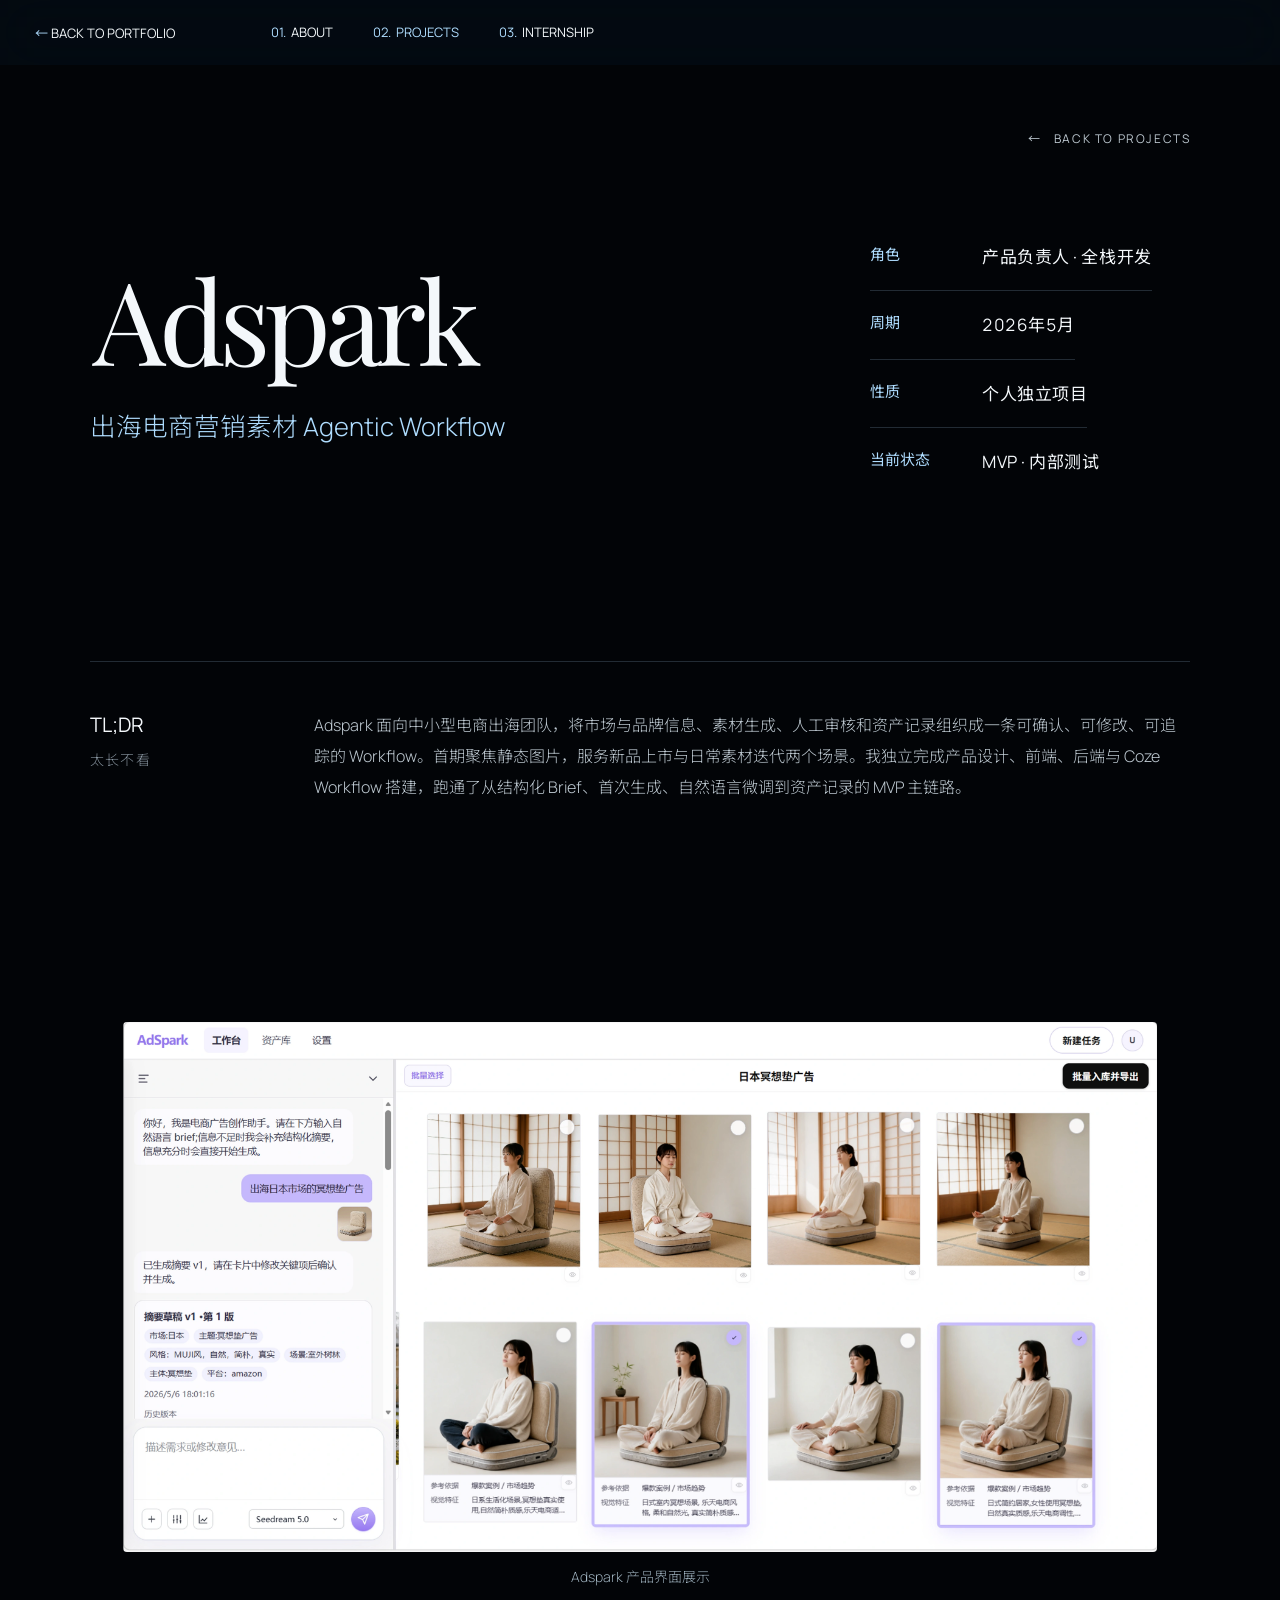
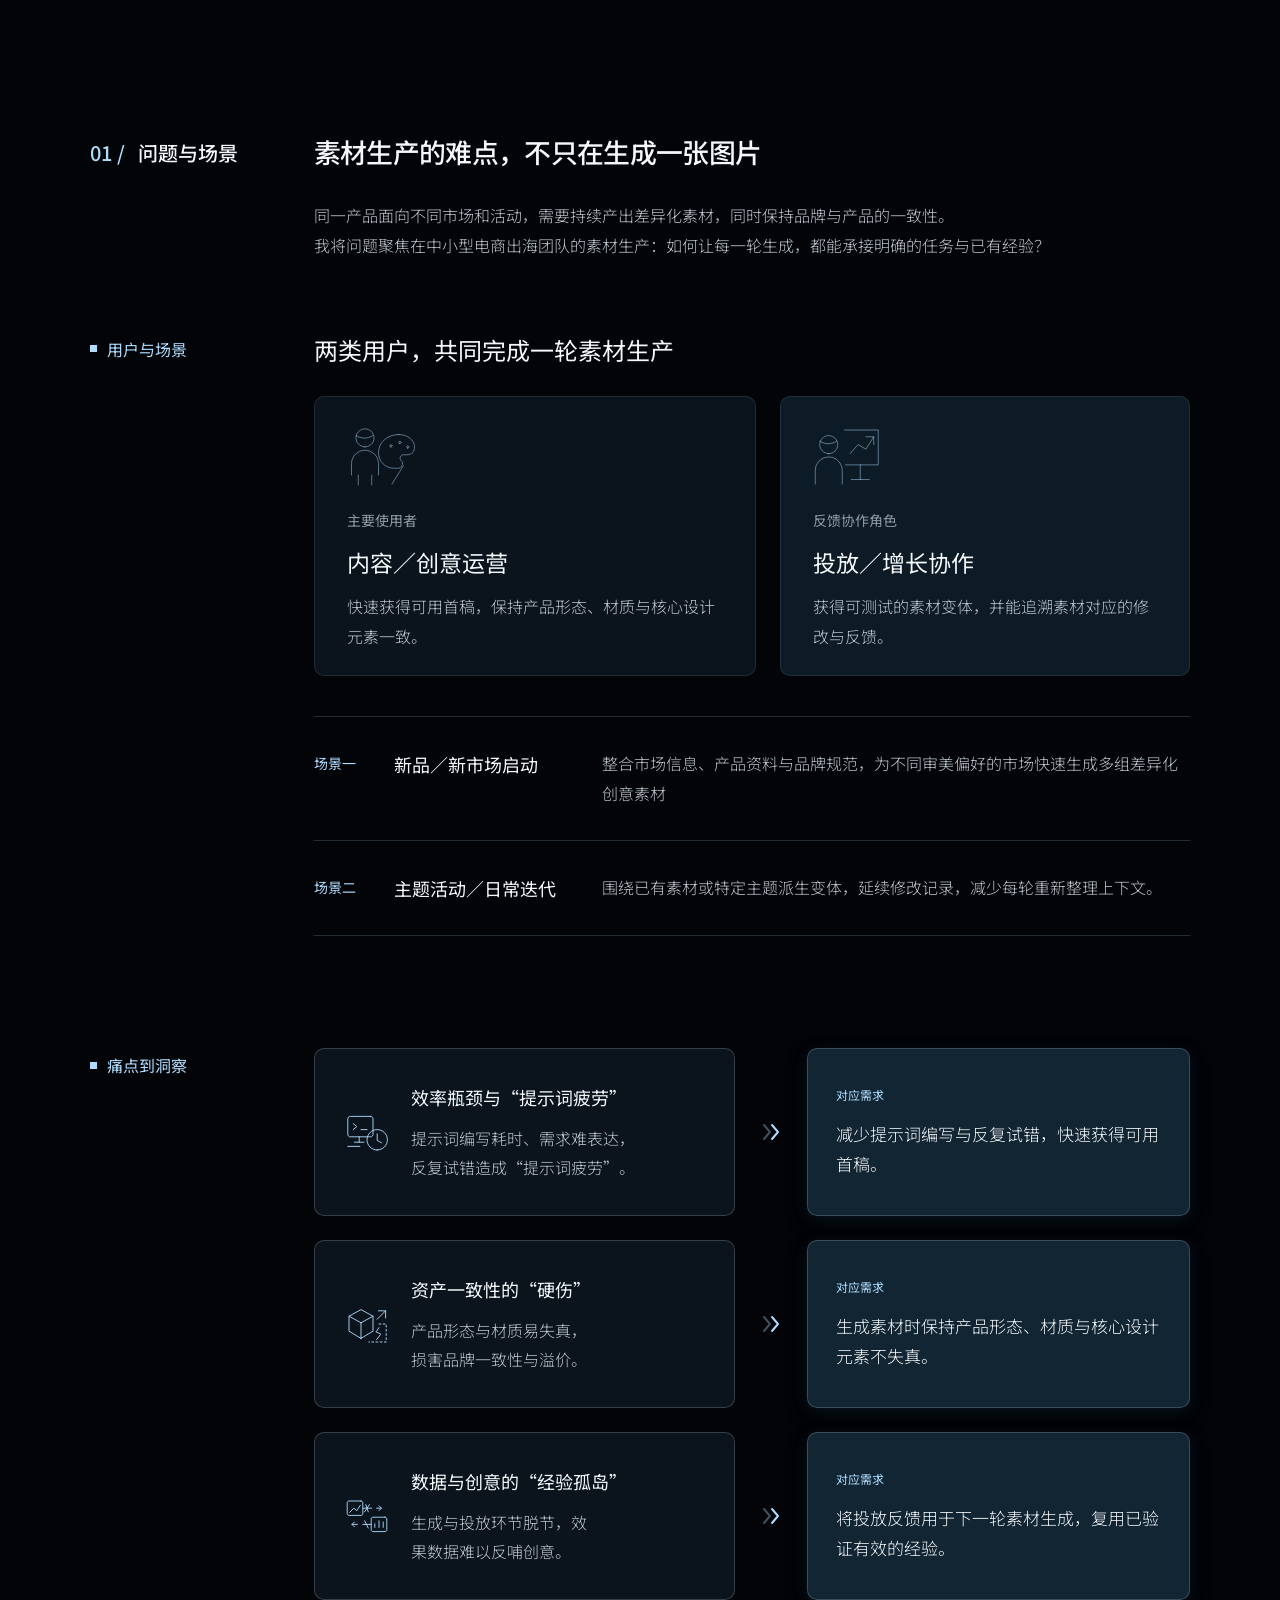
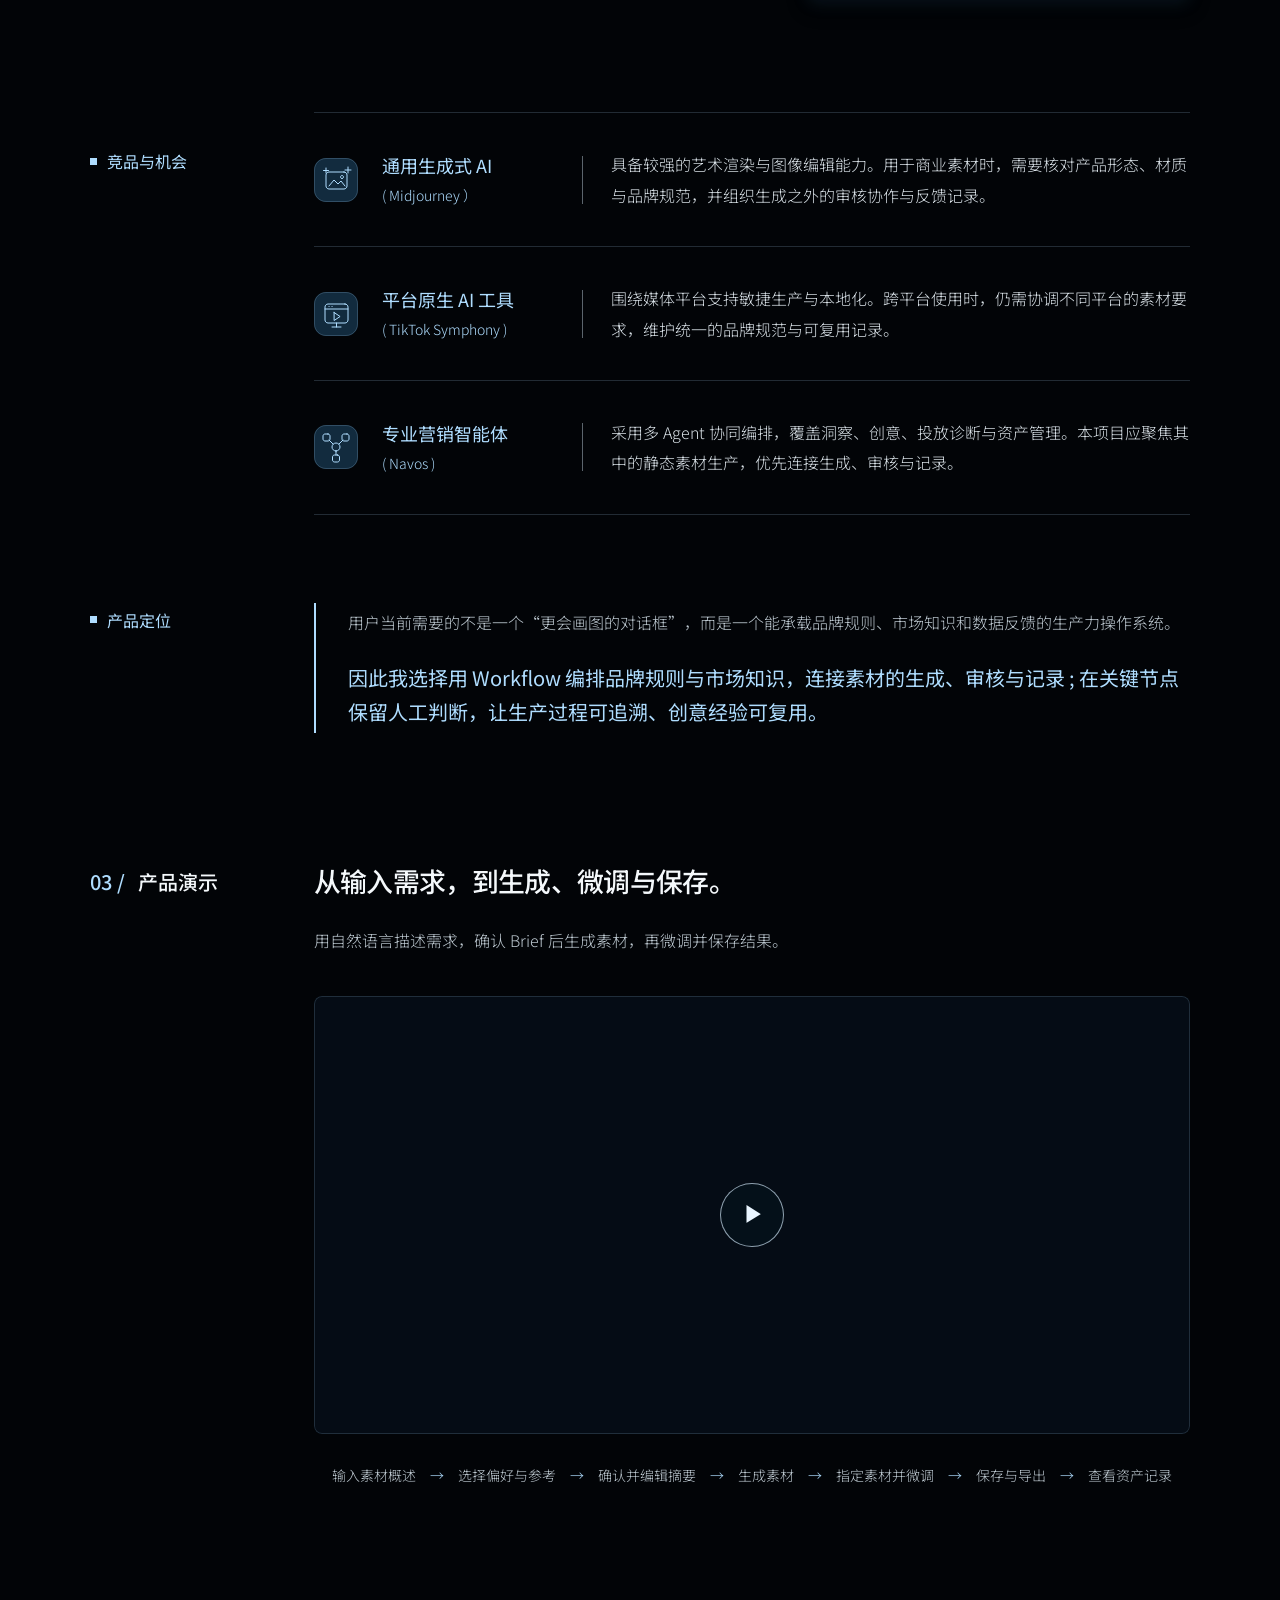
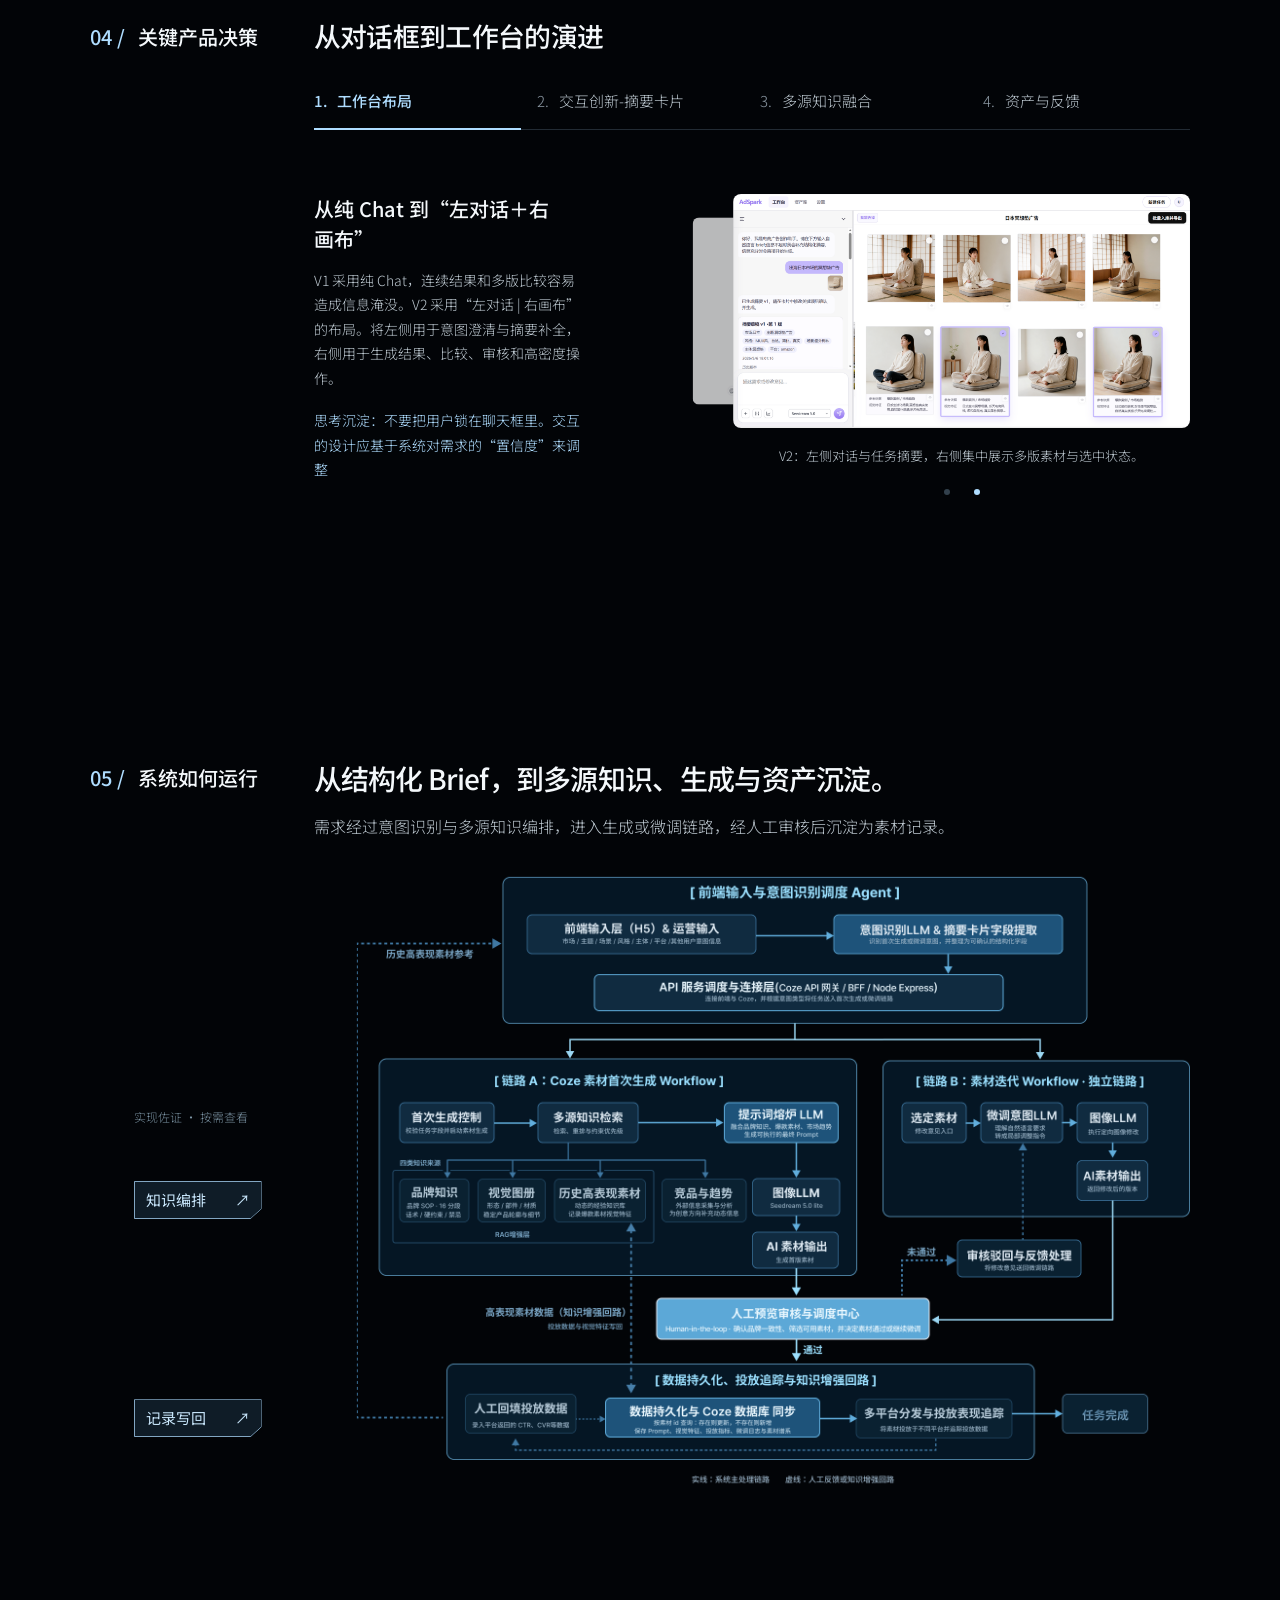
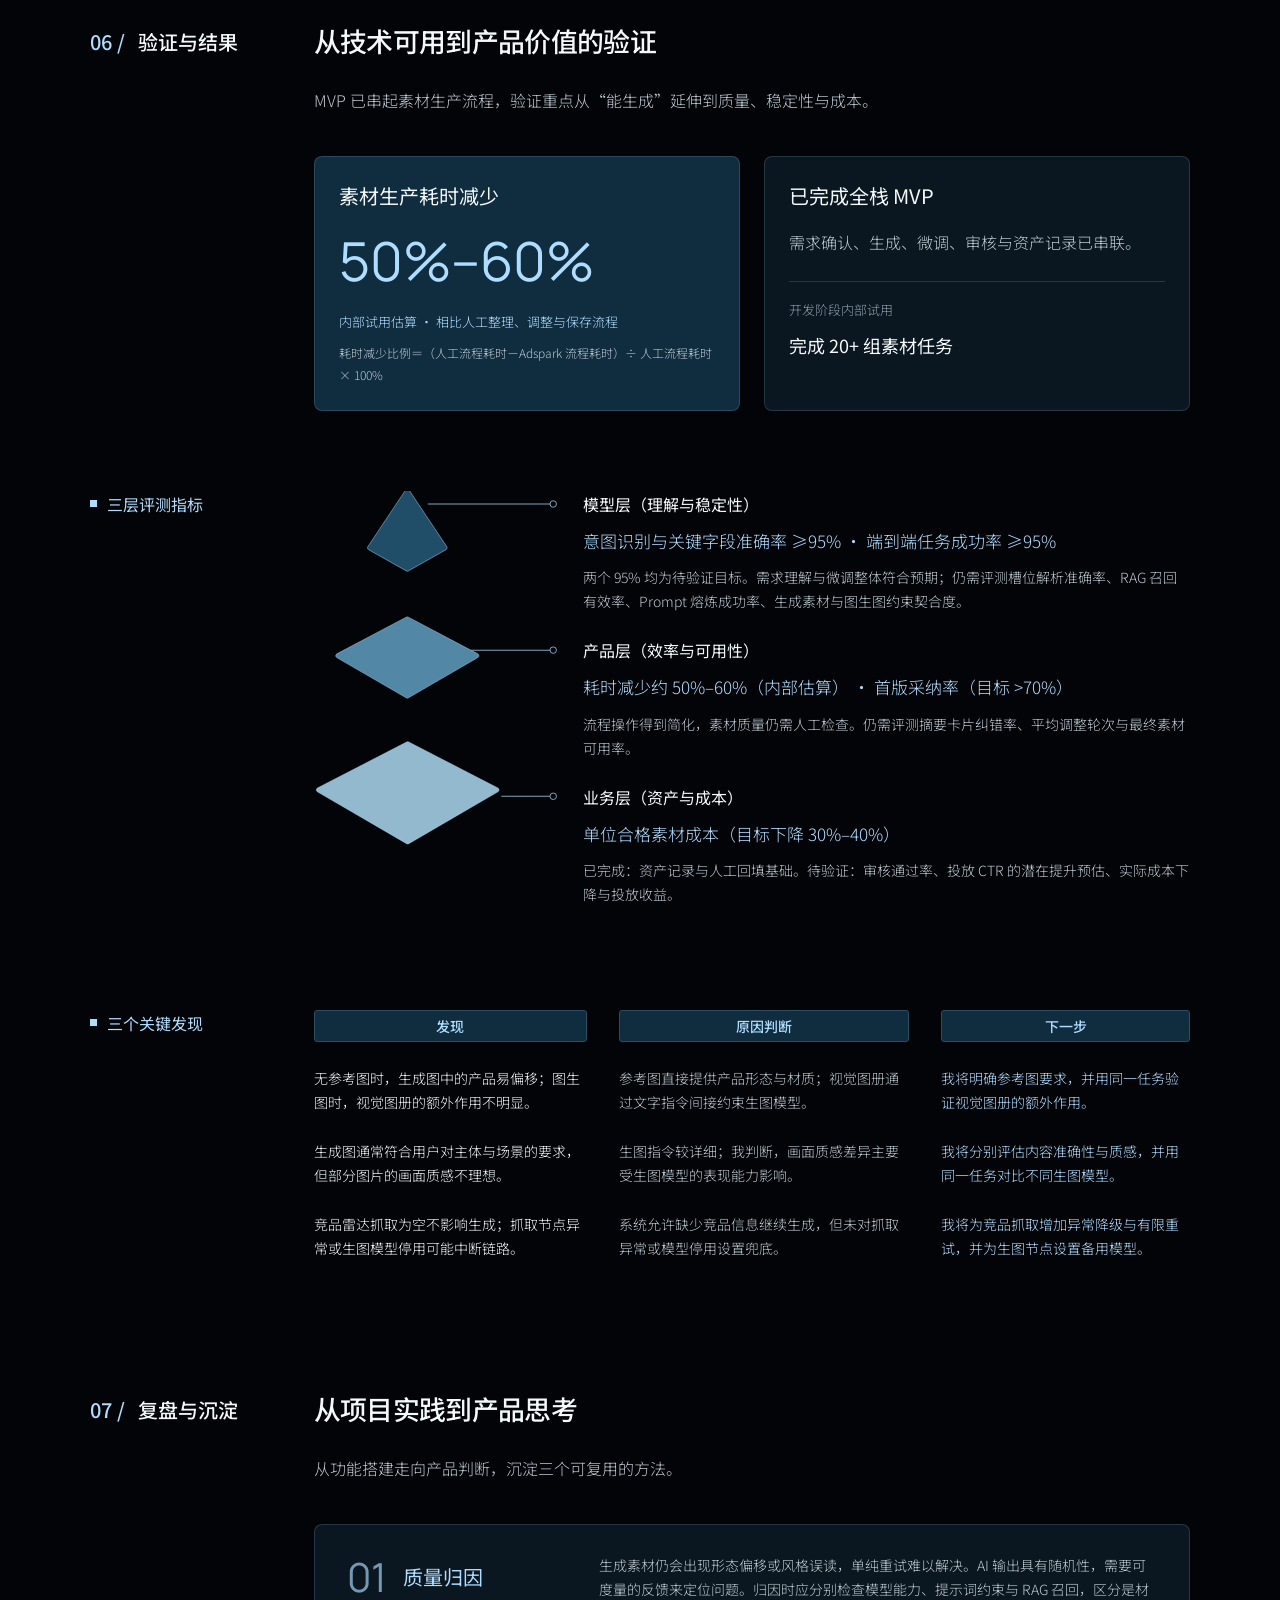
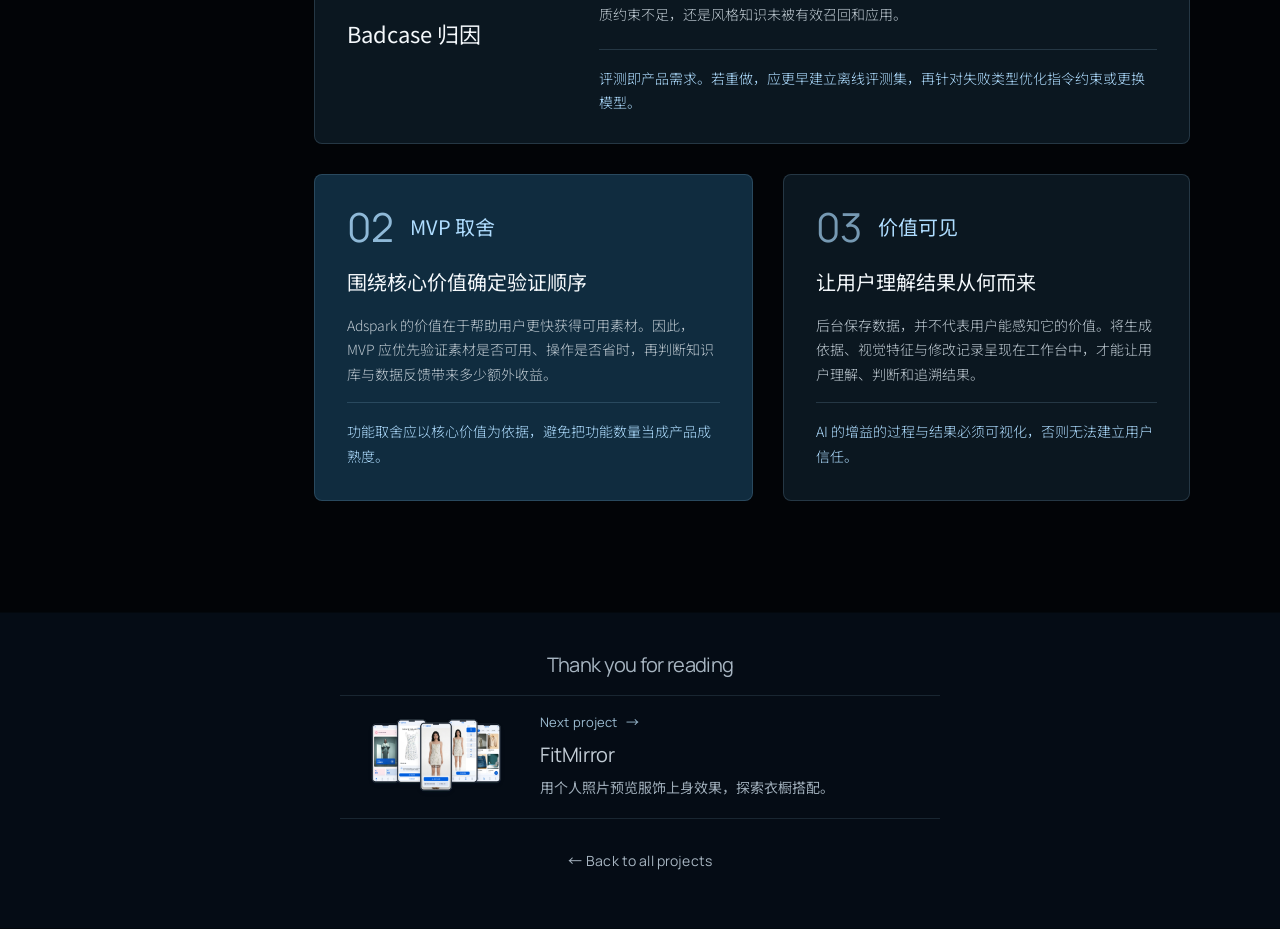
==== adspark.html @ 16db12b7 "Add current EMBER portfolio website" ====
<!doctype html>
<html lang="zh-CN">
<head>
  <meta charset="UTF-8">
  <meta name="viewport" content="width=device-width,initial-scale=1">
  <title>Adspark — EMBER Portfolio</title>
  <link href="./local-fonts.css?v=20261117-local" rel="stylesheet">
  <link rel="stylesheet" href="./detail.css">
  <link rel="stylesheet" href="./navigation.css?v=20261118-nav-spacing">
  <link rel="stylesheet" href="./adspark.css?v=20261007-typeset">
  <link rel="stylesheet" href="./adspark-editorial.css?v=20261118-back-right">
  <link rel="stylesheet" href="./adspark-demo.css?v=20261117-controls">
  <link rel="stylesheet" href="./adspark-decisions.css?v=20261011-asset-balance">
  <link rel="stylesheet" href="./adspark-system.css?v=20261011-no-original">
  <link rel="stylesheet" href="./adspark-validation.css?v=20261013-metric-17">
  <link rel="stylesheet" href="./adspark-reflection.css?v=20261013-return-right">
  <link rel="stylesheet" href="./project-footer.css?v=20261117-footer-thanks">
</head>
<body class="adspark-page frosted-nav-page">
  <div class="case-page">
    <nav class="detail-nav" aria-label="网站导航">
      <a class="back" href="./index.html" aria-label="返回首页"><span>←</span> <b>BACK TO PORTFOLIO</b><span class="nav-short">首页</span></a>
      <div class="detail-links">
        <a href="./about.html" aria-label="关于我"><span>01.</span><b>ABOUT</b><span class="nav-short">关于</span></a>
        <a href="./ai-projects.html" aria-current="page" aria-label="项目"><span>02.</span><b>PROJECTS</b><span class="nav-short">项目</span></a>
        <a href="./internship.html" aria-label="实习经历"><span>03.</span><b>INTERNSHIP</b><span class="nav-short">实习</span></a>
      </div>
    </nav>
    <main>
      <header class="case-header">
        <a class="back-projects" href="./ai-projects.html">← <span>BACK TO PROJECTS</span></a>
        <div class="hero-copy"><h1>Adspark</h1>
        <p class="subtitle">出海电商营销素材 <span>Agentic Workflow</span></p></div>
        <dl class="project-meta hero-meta">
          <div><dt>角色</dt><dd>产品负责人 · 全栈开发</dd></div>
          <div><dt>周期</dt><dd>2026年5月</dd></div>
          <div><dt>性质</dt><dd>个人独立项目</dd></div>
          <div><dt>当前状态</dt><dd>MVP · 内部测试</dd></div>
        </dl>
      </header>
      <section class="overview" aria-label="01 项目概览">
        <div class="summary">
          <div class="summary-label"><h2>TL;DR</h2><span>太长不看</span></div>
          <p>Adspark 面向中小型电商出海团队，将市场与品牌信息、素材生成、人工审核和资产记录组织成一条可确认、可修改、可追踪的 Workflow。首期聚焦静态图片，服务新品上市与日常素材迭代两个场景。我独立完成产品设计、前端、后端与 Coze Workflow 搭建，跑通了从结构化 Brief、首次生成、自然语言微调到资产记录的 MVP 主链路。</p>
        </div>
        <figure class="product-preview">
          <img src="./assets/adspark-workspace-preview-web-20261117.webp" width="3400" height="1740" alt="Adspark 工作台中的素材生成与批量选择界面" fetchpriority="high" decoding="async">
          <figcaption>Adspark 产品界面展示</figcaption>
        </figure>
      </section>
      <section class="case-problem" id="problem" aria-labelledby="problem-title" data-figma-node="58:82">
        <header class="problem-row problem-intro">
          <p class="chapter-label"><span>01 /</span> 问题与场景</p>
          <div class="problem-content">
            <h2 id="problem-title"><span class="title-phrase">素材生产的难点，</span><span class="title-phrase">不只在生成一张图片</span></h2>
            <p class="intro-copy">同一产品面向不同市场和活动，需要持续产出差异化素材，同时保持品牌与产品的一致性。<br>我将问题聚焦在中小型电商出海团队的素材生产：如何让每一轮生成，都能承接明确的任务与已有经验？</p>
          </div>
        </header>
        <section class="problem-row" aria-labelledby="users-title">
          <h3 class="section-label" id="users-title"><span aria-hidden="true"></span>用户与场景</h3>
          <div class="problem-content">
            <h4 class="users-heading">两类用户，共同完成一轮素材生产</h4>
            <div class="user-cards">
              <article class="user-card">
                <img class="role-icon" src="./assets/adspark-02/creative-user.svg" width="88" height="88" alt="" aria-hidden="true">
                <div class="role-copy"><p class="role-label">主要使用者</p><h5>内容／创意运营</h5><p class="role-description">快速获得可用首稿，保持产品形态、材质与核心设计元素一致。</p></div>
              </article>
              <article class="user-card">
                <img class="role-icon" src="./assets/adspark-02/growth-user.svg" width="88" height="88" alt="" aria-hidden="true">
                <div class="role-copy"><p class="role-label">反馈协作角色</p><h5>投放／增长协作</h5><p class="role-description">获得可测试的素材变体，并能追溯素材对应的修改与反馈。</p></div>
              </article>
            </div>
            <ol class="scenario-list">
              <li><span class="scenario-label">场景一</span><h5>新品／新市场启动</h5><p>整合市场信息、产品资料与品牌规范，为不同审美偏好的市场快速生成多组差异化创意素材</p></li>
              <li><span class="scenario-label">场景二</span><h5>主题活动／日常迭代</h5><p>围绕已有素材或特定主题派生变体，延续修改记录，减少每轮重新整理上下文。</p></li>
            </ol>
          </div>
        </section>
        <section class="problem-row" aria-labelledby="insights-title">
          <h3 class="section-label" id="insights-title"><span aria-hidden="true"></span>痛点到洞察</h3>
          <div class="problem-content pain-grid">
            <article class="pain-column"><div class="pain-card"><img class="pain-icon" src="./assets/adspark-02/prompt-pain.svg" width="48" height="48" alt="" aria-hidden="true"><h4>效率瓶颈与“提示词疲劳”</h4><p>提示词编写耗时、需求难表达，<br>反复试错造成“提示词疲劳”。</p></div><div class="need-arrow"><img class="" src="./assets/adspark-02/down-arrow.svg" width="32" height="32" alt="" aria-hidden="true"></div><div class="need-card"><span class="need-label">对应需求</span><p>减少提示词编写与反复试错，<br>快速获得可用首稿。</p></div></article>
            <article class="pain-column"><div class="pain-card"><img class="pain-icon" src="./assets/adspark-02/product-pain.svg" width="48" height="48" alt="" aria-hidden="true"><h4>资产一致性的“硬伤”</h4><p>产品形态与材质易失真，<br>损害品牌一致性与溢价。</p></div><div class="need-arrow"><img class="" src="./assets/adspark-02/down-arrow.svg" width="32" height="32" alt="" aria-hidden="true"></div><div class="need-card"><span class="need-label">对应需求</span><p>生成素材时保持产品形态、材质<br>与核心设计元素不失真。</p></div></article>
            <article class="pain-column"><div class="pain-card"><img class="pain-icon" src="./assets/adspark-02/feedback-pain.svg" width="48" height="48" alt="" aria-hidden="true"><h4>数据与创意的“经验孤岛”</h4><p>生成与投放环节脱节，<br>效果数据难以反哺创意。</p></div><div class="need-arrow"><img class="" src="./assets/adspark-02/down-arrow.svg" width="32" height="32" alt="" aria-hidden="true"></div><div class="need-card"><span class="need-label">对应需求</span><p>将投放反馈用于下一轮素材生成，复用已验证有效的经验。</p></div></article>
          </div>
        </section>
        <section class="problem-row competitors" aria-labelledby="competitors-title">
          <h3 class="section-label" id="competitors-title"><span aria-hidden="true"></span>竞品与机会</h3>
          <div class="problem-content competitor-list">
            <article class="competitor-row"><div class="competitor-name"><img class="" src="./assets/adspark-02/image-category.svg" width="44" height="44" alt="" aria-hidden="true"><h4>通用生成式 AI<span>( Midjourney ）</span></h4></div><span class="competitor-divider" aria-hidden="true"></span><p>具备较强的艺术渲染与图像编辑能力。用于商业素材时，需要核对产品形态、材质与品牌规范，并组织生成之外的审核协作与反馈记录。</p></article>
            <article class="competitor-row"><div class="competitor-name"><img class="" src="./assets/adspark-02/platform-category.svg" width="44" height="44" alt="" aria-hidden="true"><h4>平台原生 AI 工具<span>( TikTok Symphony )</span></h4></div><span class="competitor-divider" aria-hidden="true"></span><p>围绕媒体平台支持敏捷生产与本地化。跨平台使用时，仍需协调不同平台的素材要求，维护统一的品牌规范与可复用记录。</p></article>
            <article class="competitor-row"><div class="competitor-name"><img class="" src="./assets/adspark-02/agent-category.svg" width="44" height="44" alt="" aria-hidden="true"><h4>专业营销智能体<span>( Navos )</span></h4></div><span class="competitor-divider" aria-hidden="true"></span><p>采用多 Agent 协同编排，覆盖洞察、创意、投放诊断与资产管理。本项目应聚焦其中的静态素材生产，优先连接生成、审核与记录。</p></article>
          </div>
        </section>
        <section class="problem-row" aria-labelledby="position-title">
          <h3 class="section-label" id="position-title"><span aria-hidden="true"></span>产品定位</h3>
          <div class="problem-content position-conclusion"><p><span class="position-lead"><span class="position-context">用户当前需要的不是一个“更会画图的对话框”，而是一个</span><strong><span class="position-phrase">能承载品牌规则、</span><span class="position-phrase">市场知识和数据反馈的</span><span class="position-phrase">生产力操作系统。</span></strong></span><span class="position-detail">因此我选择用 Workflow 编排品牌规则与市场知识，连接素材的生成、审核与记录 ; 在关键节点保留人工判断，让生产过程可追溯、创意经验可复用。</span></p></div>
        </section>
      </section>
      <section class="case-demo" id="demo" aria-labelledby="demo-title">
        <p class="demo-chapter"><span>03 /</span> 产品演示</p>
        <div class="demo-content">
          <header class="demo-intro">
            <h2 id="demo-title"><span class="demo-title-phrase">从输入需求，</span><span class="demo-title-phrase">到生成、微调与保存。</span></h2>
            <p>用自然语言描述需求，确认 Brief 后生成素材，再微调并保存结果。</p>
          </header>
          <figure class="demo-media">
            <div class="demo-player"><video class="demo-video" controls playsinline preload="metadata" aria-label="Adspark 产品演示视频">
              <source src="./assets/adspark-product-demo-2k-20261117.mp4" type="video/mp4">
              您的浏览器暂不支持视频播放。<a href="./assets/adspark-product-demo-2k-20261117.mp4">打开演示视频</a>
            </video><button type="button" class="demo-start" aria-label="播放视频" hidden>▶</button><div class="demo-controls" hidden>
              <button type="button" class="demo-play" aria-label="播放视频">▶</button>
              <span class="demo-time" aria-live="off">0:00 / 0:00</span>
              <input class="demo-seek" type="range" min="0" max="1000" value="0" aria-label="视频进度">
              <button type="button" class="demo-speed" aria-label="播放速度：1倍，点击切换到1.5倍">1×</button>
              <button type="button" class="demo-fullscreen" aria-label="全屏播放">全屏</button>
            </div></div>
          </figure>
          <ol class="demo-flow" aria-label="演示操作流程">
            <li>输入素材概述</li>
            <li>选择偏好与参考</li>
            <li>确认并编辑摘要</li>
            <li>生成素材</li>
            <li>指定素材并微调</li>
            <li>保存与导出</li>
            <li>查看资产记录</li>
          </ol>
        </div>
      </section>
      <section class="case-decisions" id="decisions" aria-labelledby="decisions-title">
        <p class="decisions-chapter"><span>04 /</span> 关键产品决策</p>
        <div class="decisions-content">
          <header class="decisions-intro">
            <h2 id="decisions-title">从对话框到工作台的演进</h2>
          </header>
          <div class="decision-tabs" role="tablist" aria-label="四项关键产品决策" hidden>
            <button type="button" role="tab" id="decision-tab-chat" aria-controls="decision-panel-chat" aria-selected="true" tabindex="0"><span>1.</span>工作台布局</button>
            <button type="button" role="tab" id="decision-tab-brief" aria-controls="decision-panel-brief" aria-selected="false" tabindex="-1"><span>2.</span>交互创新-摘要卡片</button>
            <button type="button" role="tab" id="decision-tab-refine" aria-controls="decision-panel-refine" aria-selected="false" tabindex="-1"><span>3.</span>多源知识融合</button>
            <button type="button" role="tab" id="decision-tab-human" aria-controls="decision-panel-human" aria-selected="false" tabindex="-1"><span>4.</span>资产与反馈</button>
          </div>
          <div class="decision-browser">
          <article class="decision" id="decision-panel-chat" data-decision="chat" aria-labelledby="decision-chat-title">
            <div class="decision-copy">
              <h3 id="decision-chat-title">从纯 Chat 到“左对话＋右画布”</h3>
              <p>V1 采用纯 Chat，连续结果和多版比较容易造成信息淹没。V2 采用“左对话 | 右画布”的布局。将左侧用于意图澄清与摘要补全，右侧用于生成结果、比较、审核和高密度操作。</p>
              <p class="decision-reflection">思考沉淀：不要把用户锁在聊天框里。交互的设计应基于系统对需求的“置信度”来调整</p>
            </div>
            <div class="decision-gallery" aria-label="工作台布局图片展示">
              <figure class="gallery-slide" data-slide-title="V1 · 纯 Chat"><div class="gallery-visual"><a class="gallery-original" href="./assets/adspark-04/v1-chat-user.png" target="_blank" rel="noopener" aria-label="放大查看V1 · 纯 Chat"><img src="./assets/adspark-04/v1-chat-user.png" width="1097" height="831" alt="V1对话界面：生成图片与生成依据说明沿聊天区域展开" loading="lazy"></a></div><figcaption>V1：生成结果与依据说明沿对话时间流展开。</figcaption></figure>
              <figure class="gallery-slide" data-slide-title="V2 · 左对话＋右画布"><div class="gallery-visual"><a class="gallery-original" href="./assets/adspark-04/v2-workbench-user.png" target="_blank" rel="noopener" aria-label="放大查看V2 · 左对话＋右画布"><img src="./assets/adspark-04/v2-workbench-user.png" width="3400" height="1740" alt="V2工作台：左侧自然语言对话与摘要，右侧多版生成素材及选中状态" loading="lazy"></a></div><figcaption>V2：左侧对话与任务摘要，右侧集中展示多版素材与选中状态。</figcaption></figure>
            </div>
          </article>
          <article class="decision" id="decision-panel-brief" data-decision="brief" aria-labelledby="decision-brief-title">
            <div class="decision-copy">
              <h3 id="decision-brief-title">摘要卡片的“置信度交互”</h3>
              <p>用户在对话框内先用自然语言表达直觉想法，再通过摘要卡片将其转化为结构化的专业信息，可对信息进行补充和编辑。通过“精准输入不打断、模糊输入才辅助”的模式，降低用户表达门槛，确保了商业素材生产的确定性。</p>
              <p class="decision-reflection"><strong>思考沉淀：</strong>用户不擅长、也不该学习复杂的 Prompt。我们要从“人找流程”转变为“流程找人”</p>
            </div>
            <div class="decision-gallery" aria-label="任务摘要图片展示">
              <figure class="gallery-slide" data-slide-title="摘要编辑与确认"><div class="gallery-visual"><a class="gallery-original" href="./assets/adspark-04/brief-edit-confirm-updated.png" target="_blank" rel="noopener" aria-label="放大查看摘要编辑与确认"><img src="./assets/adspark-04/brief-edit-confirm-updated.png" width="527" height="751" alt="摘要草稿第2版：可编辑市场、主题、风格、场景、主体及平台字段，并确认生成" loading="lazy"></a></div><figcaption>修改结构化摘要字段，确认后再进入生成。</figcaption></figure>
              <figure class="gallery-slide" data-slide-title="自然语言需求与摘要回显"><div class="gallery-visual"><a class="gallery-original" href="./assets/adspark-04/brief-input-summary.png" target="_blank" rel="noopener" aria-label="放大查看自然语言需求与摘要回显"><img src="./assets/adspark-04/brief-input-summary.png" width="595" height="857" alt="自然语言需求与产品参考图，以及市场、主题、风格、场景、主体和平台的摘要回显" loading="lazy"></a></div><figcaption>自然语言需求转成结构化摘要，并在对话中回显。</figcaption></figure>
            </div>
          </article>
          <article class="decision" id="decision-panel-refine" data-decision="refine" aria-labelledby="decision-refine-title">
            <div class="decision-copy">
              <h3 id="decision-refine-title">提示词熔炉：融合知识生成指令</h3>
              <p>功能定义：融合用户需求、品牌 SOP 与禁用项、竞品及市场趋势、历史素材与反馈，编排为结构化 JSON 生图指令。</p>
              <p class="decision-reflection">核心价值：将品牌约束与视觉参考融入生成过程，减少产品外观偏移，支持市场适配与历史策略复用；自动补全专业视觉描述，降低用户编写 Prompt 的门槛。</p>
            </div>
            <div class="decision-gallery" aria-label="提示词熔炉图片展示">
              <figure class="gallery-slide" data-slide-title="Coze 多源知识融合 Workflow"><div class="gallery-visual"><a class="gallery-original" href="./assets/adspark-04/multi-source-knowledge-final.png" target="_blank" rel="noopener" aria-label="放大查看 Coze 多源知识融合 Workflow"><img src="./assets/adspark-04/multi-source-knowledge-final.png" width="1428" height="892" alt="Coze Workflow：视觉图册与品牌SOP经KnowledgeFusion融合，历史案例与市场趋势一起汇入Prompt Smelter" loading="lazy"></a></div><figcaption>品牌规范、视觉锚点、历史案例与市场趋势汇入生图指令。</figcaption></figure>
            </div>
          </article>
          <article class="decision" id="decision-panel-human" data-decision="human" aria-labelledby="decision-human-title">
            <div class="decision-copy">
              <h3 id="decision-human-title">资产进化：沉淀反馈复用经验</h3>
              <p>功能定义：将素材、Prompt、视觉特征与审核状态关联存档，结合人工回填的投放指标，由 Workflow 按素材 ID 更新记录，供后续任务检索参考。</p>
              <p class="decision-reflection">核心价值：让素材的生成依据与反馈可查看、可追溯，将单次生成结果沉淀为可复用资产，为下一轮创作提供参考。</p>
            </div>
            <div class="decision-gallery" aria-label="资产与反馈图片展示">
              <figure class="gallery-slide" data-slide-title="资产详情与反馈记录原型"><div class="gallery-visual"><a class="gallery-original" href="./assets/adspark-04/asset-evolution-detail.png" target="_blank" rel="noopener" aria-label="放大查看资产详情与反馈记录原型，所示投放数值为演示数据"><img src="./assets/adspark-04/asset-evolution-detail.png" width="1914" height="984" alt="资产详情原型：素材、生成信息和投放数据展示在同一记录中；画面中的指标是演示数据" loading="lazy"></a></div><figcaption>资产库保存用户已确认素材及其生成指令，支持投放数据回填，为后续素材复用提供参考。</figcaption></figure>
            </div>
          </article>
          </div>
        </div>
      </section>
      <section class="case-system" id="system" aria-labelledby="system-title">
        <p class="system-chapter"><span>05 /</span> 系统如何运行</p>
        <div class="system-content">
          <h2 id="system-title">从结构化 Brief，到多源知识、生成与资产沉淀。</h2>
          <p class="system-intro">需求经过意图识别与多源知识编排，进入生成或微调链路，经人工审核后沉淀为素材记录。</p>
          <div class="system-stage">
            <a class="system-diagram" href="./assets/adspark-05/architecture-final.png" target="_blank" rel="noopener" aria-label="放大查看系统架构图"><img src="./assets/adspark-05/architecture-final.png" width="1800" height="1280" alt="Adspark 系统架构：输入调度、首次生成与独立微调链路、人工审核及数据持久化与知识增强回路" loading="lazy"></a>
            <aside class="system-evidence" aria-label="可选的Coze实现佐证">
              <p>实现佐证 · 按需查看</p>
              <button class="system-entry" data-evidence="knowledge" aria-haspopup="dialog"><svg viewBox="0 0 128 38" preserveAspectRatio="none" aria-hidden="true"><polygon points="0.5,0.5 127.5,0.5 127.5,27.8 116.8,37.5 0.5,37.5"/></svg>知识编排<span aria-hidden="true">↗</span></button>
              <button class="system-entry" data-evidence="writeback" aria-haspopup="dialog"><svg viewBox="0 0 128 38" preserveAspectRatio="none" aria-hidden="true"><polygon points="0.5,0.5 127.5,0.5 127.5,27.8 116.8,37.5 0.5,37.5"/></svg>记录写回<span aria-hidden="true">↗</span></button>
            </aside>
          </div>
        </div>
      </section>
      <section class="case-validation" id="validation" aria-labelledby="validation-title">
        <div class="validation-row validation-opening">
          <div class="validation-chapter"><p><span>06 /</span> 验证与结果</p></div>
          <div class="validation-content">
            <h2 id="validation-title">从技术可用到产品价值的验证</h2>
            <p class="validation-intro">MVP 已串起素材生产流程，验证重点从“能生成”延伸到质量、稳定性与成本。</p>
            <div class="validation-outcomes">
              <article class="validation-outcome validation-outcome-primary" aria-labelledby="efficiency-title">
                <h3 id="efficiency-title">素材生产耗时减少</h3>
                <p class="validation-number">50%–60%</p>
                <p class="validation-estimate">内部试用估算 · 相比人工整理、调整与保存流程</p>
                <p class="validation-formula">耗时减少比例＝（人工流程耗时－Adspark 流程耗时）÷ 人工流程耗时 × 100%</p>
              </article>
              <article class="validation-outcome validation-outcome-delivered" aria-labelledby="delivered-title">
                <h3 id="delivered-title">已完成全栈 MVP</h3>
                <p>需求确认、生成、微调、审核与资产记录已串联。</p>
                <div class="validation-delivered-summary"><p>开发阶段内部试用</p><strong>完成 20+ 组素材任务</strong></div>
              </article>
            </div>
          </div>
        </div>
        <div class="validation-row validation-assessment">
          <h3 class="validation-section-label" id="assessment-title"><span aria-hidden="true"></span>三层评测指标</h3>
          <div class="validation-assessment-content" aria-labelledby="assessment-title">
            <img class="validation-pyramid" src="./assets/adspark-06/evaluation-pyramid.svg" width="340" height="384" alt="三层透视金字塔，从上到下对应模型层、产品层与业务层评测" loading="lazy">
            <div class="validation-layers">
              <article class="validation-layer">
                <h4>模型层（理解与稳定性）</h4>
                <div><p class="validation-metric">意图识别与关键字段准确率 ≥95% · 端到端任务成功率 ≥95%</p><p class="validation-status">两个 95% 均为待验证目标。需求理解与微调整体符合预期；仍需评测槽位解析准确率、RAG 召回有效率、Prompt 熔炼成功率、生成素材与图生图约束契合度。</p></div>
              </article>
              <article class="validation-layer">
                <h4>产品层（效率与可用性）</h4>
                <div><p class="validation-metric"><span class="validation-metric-part">耗时减少约 50%–60%（内部估算）</span> · <span class="validation-metric-part">首版采纳率（目标 &gt;70%）</span></p><p class="validation-status">流程操作得到简化，素材质量仍需人工检查。仍需评测摘要卡片纠错率、平均调整轮次与最终素材可用率。</p></div>
              </article>
              <article class="validation-layer">
                <h4>业务层（资产与成本）</h4>
                <div><p class="validation-metric">单位合格素材成本（目标下降 30%–40%）</p><p class="validation-status">已完成：资产记录与人工回填基础。待验证：审核通过率、投放 CTR 的潜在提升预估、实际成本下降与投放收益。</p></div>
              </article>
            </div>
          </div>
        </div>
        <div class="validation-row validation-findings">
          <h3 class="validation-section-label" id="findings-title"><span aria-hidden="true"></span>三个关键发现</h3>
          <div class="validation-findings-content" aria-labelledby="findings-title">
            <div class="validation-findings-head" aria-hidden="true"><span>发现</span><span>原因判断</span><span>下一步</span></div>
            <article class="validation-finding">
              <p class="validation-observation"><span class="validation-mobile-label">发现</span>无参考图时，生成图中的产品易偏移；图生图时，视觉图册的额外作用不明显。</p>
              <p class="validation-reason"><span class="validation-mobile-label">原因判断</span>参考图直接提供产品形态与材质；视觉图册通过文字指令间接约束生图模型。</p>
              <p class="validation-next"><span class="validation-mobile-label">下一步</span>我将明确参考图要求，并用同一任务验证视觉图册的额外作用。</p>
            </article>
            <article class="validation-finding">
              <p class="validation-observation"><span class="validation-mobile-label">发现</span>生成图通常符合用户对主体与场景的要求，但部分图片的画面质感不理想。</p>
              <p class="validation-reason"><span class="validation-mobile-label">原因判断</span>生图指令较详细；我判断，画面质感差异主要受生图模型的表现能力影响。</p>
              <p class="validation-next"><span class="validation-mobile-label">下一步</span>我将分别评估内容准确性与质感，并用同一任务对比不同生图模型。</p>
            </article>
            <article class="validation-finding">
              <p class="validation-observation"><span class="validation-mobile-label">发现</span>竞品雷达抓取为空不影响生成；抓取节点异常或生图模型停用可能中断链路。</p>
              <p class="validation-reason"><span class="validation-mobile-label">原因判断</span>系统允许缺少竞品信息继续生成，但未对抓取异常或模型停用设置兜底。</p>
              <p class="validation-next"><span class="validation-mobile-label">下一步</span>我将为竞品抓取增加异常降级与有限重试，并为生图节点设置备用模型。</p>
            </article>
          </div>
        </div>
      </section>
      <section class="case-reflection" id="reflection" aria-labelledby="reflection-title">
        <p class="reflection-chapter"><span>07 /</span> 复盘与沉淀</p>
        <div class="reflection-content">
          <h2 id="reflection-title">从项目实践到产品思考</h2>
          <p class="reflection-intro">从功能搭建走向产品判断，沉淀三个可复用的方法。</p>
          <div class="reflection-cards">
            <article class="reflection-card reflection-card-wide" aria-labelledby="reflection-quality-title">
              <header class="reflection-card-heading">
                <div class="reflection-topic"><span class="reflection-number" aria-hidden="true">01</span><span>质量归因</span></div>
                <h3 id="reflection-quality-title">Badcase 归因</h3>
              </header>
              <div class="reflection-card-copy">
                <p class="reflection-body">生成素材仍会出现形态偏移或风格误读，单纯重试难以解决。AI 输出具有随机性，需要可度量的反馈来定位问题。归因时应分别检查模型能力、提示词约束与 RAG 召回，区分是材质约束不足，还是风格知识未被有效召回和应用。</p>
                <p class="reflection-takeaway">评测即产品需求。若重做，应更早建立离线评测集，再针对失败类型优化指令约束或更换模型。</p>
              </div>
            </article>
            <div class="reflection-pair">
              <article class="reflection-card reflection-card-primary" aria-labelledby="reflection-mvp-title">
                <header class="reflection-card-heading">
                  <div class="reflection-topic"><span class="reflection-number" aria-hidden="true">02</span><span>MVP 取舍</span></div>
                  <h3 id="reflection-mvp-title">围绕核心价值确定验证顺序</h3>
                </header>
                <p class="reflection-body">Adspark 的价值在于帮助用户更快获得可用素材。因此，MVP 应优先验证素材是否可用、操作是否省时，再判断知识库与数据反馈带来多少额外收益。</p>
                <p class="reflection-takeaway">功能取舍应以核心价值为依据，避免把功能数量当成产品成熟度。</p>
              </article>
              <article class="reflection-card" aria-labelledby="reflection-value-title">
                <header class="reflection-card-heading">
                  <div class="reflection-topic"><span class="reflection-number" aria-hidden="true">03</span><span>价值可见</span></div>
                  <h3 id="reflection-value-title">让用户理解结果从何而来</h3>
                </header>
                <p class="reflection-body">后台保存数据，并不代表用户能感知它的价值。将生成依据、视觉特征与修改记录呈现在工作台中，才能让用户理解、判断和追溯结果。</p>
                <p class="reflection-takeaway">AI 的增益的过程与结果必须可视化，否则无法建立用户信任。</p>
              </article>
            </div>
          </div>
        </div>
      </section>
      <footer class="project-footer" aria-labelledby="project-footer-title">
        <h2 class="project-footer-title" id="project-footer-title">Thank you for reading</h2>
        <a class="next-project" href="./fitmirror.html" aria-label="下一个项目：FitMirror">
          <img class="next-project-image" src="./assets/fitmirror/project-card-landscape-v1.png" width="1920" height="1200" alt="FitMirror五手机产品界面预览" loading="lazy" decoding="async">
          <span class="next-project-copy">
            <span class="next-project-label">Next project <span aria-hidden="true">→</span></span>
            <span class="next-project-title">FitMirror</span>
            <span class="next-project-description">用个人照片预览服饰上身效果，探索衣橱搭配。</span>
          </span>
        </a>
        <a class="project-footer-back" href="./ai-projects.html" aria-label="返回项目列表"><span aria-hidden="true">←</span> Back to all projects</a>
      </footer>
      <dialog class="system-dialog" aria-labelledby="system-dialog-title">
        <div class="system-dialog-body">
          <header><div><span class="system-badge">实现佐证 / Coze 工作流</span><h2 id="system-dialog-title"></h2></div><button class="system-close" aria-label="关闭详情">×</button></header>
          <div class="system-carousel" aria-roledescription="轮播">
            <div class="system-slide"></div>
            <button class="system-arrow system-prev" aria-label="上一张图片">‹</button><button class="system-arrow system-next" aria-label="下一张图片">›</button>
          </div>
          <p class="system-caption" aria-live="polite"></p><div class="system-dots" aria-label="选择证据图片"></div>
        </div>
      </dialog>
    </main>
  </div>
  <script src="./page-edits.js?v=1"></script>
  <script src="./adspark-interactions.js?v=20261007-editorial" defer></script>
  <script src="./adspark-decisions.js?v=20261010-zoom-no-caption" defer></script>
  <script src="./adspark-system.js?v=20261011-no-original" defer></script>
  <script src="./adspark-validation.js?v=20261013-cap-lower" defer></script>
  <script src="./adspark-video.js?v=20261117-controls" defer></script>
</body>
</html>
---- local-fonts.css ----
/* cyrillic-ext */
@font-face {
  font-family: 'Manrope';
  font-style: normal;
  font-weight: 200 500;
  font-display: swap;
  src: url(./assets/fonts/google/xn7gYHE41ni1AdIRggqxSuXd.woff2) format('woff2');
  unicode-range: U+0460-052F, U+1C80-1C8A, U+20B4, U+2DE0-2DFF, U+A640-A69F, U+FE2E-FE2F;
}
/* cyrillic */
@font-face {
  font-family: 'Manrope';
  font-style: normal;
  font-weight: 200 500;
  font-display: swap;
  src: url(./assets/fonts/google/xn7gYHE41ni1AdIRggOxSuXd.woff2) format('woff2');
  unicode-range: U+0301, U+0400-045F, U+0490-0491, U+04B0-04B1, U+2116;
}
/* greek */
@font-face {
  font-family: 'Manrope';
  font-style: normal;
  font-weight: 200 500;
  font-display: swap;
  src: url(./assets/fonts/google/xn7gYHE41ni1AdIRggSxSuXd.woff2) format('woff2');
  unicode-range: U+0370-0377, U+037A-037F, U+0384-038A, U+038C, U+038E-03A1, U+03A3-03FF;
}
/* vietnamese */
@font-face {
  font-family: 'Manrope';
  font-style: normal;
  font-weight: 200 500;
  font-display: swap;
  src: url(./assets/fonts/google/xn7gYHE41ni1AdIRggixSuXd.woff2) format('woff2');
  unicode-range: U+0102-0103, U+0110-0111, U+0128-0129, U+0168-0169, U+01A0-01A1, U+01AF-01B0, U+0300-0301, U+0303-0304, U+0308-0309, U+0323, U+0329, U+1EA0-1EF9, U+20AB;
}
/* latin-ext */
@font-face {
  font-family: 'Manrope';
  font-style: normal;
  font-weight: 200 500;
  font-display: swap;
  src: url(./assets/fonts/google/xn7gYHE41ni1AdIRggmxSuXd.woff2) format('woff2');
  unicode-range: U+0100-02BA, U+02BD-02C5, U+02C7-02CC, U+02CE-02D7, U+02DD-02FF, U+0304, U+0308, U+0329, U+1D00-1DBF, U+1E00-1E9F, U+1EF2-1EFF, U+2020, U+20A0-20AB, U+20AD-20C4, U+2113, U+2C60-2C7F, U+A720-A7FF;
}
/* latin */
@font-face {
  font-family: 'Manrope';
  font-style: normal;
  font-weight: 200 500;
  font-display: swap;
  src: url(./assets/fonts/google/xn7gYHE41ni1AdIRggexSg.woff2) format('woff2');
  unicode-range: U+0000-00FF, U+0131, U+0152-0153, U+02BB-02BC, U+02C6, U+02DA, U+02DC, U+0304, U+0308, U+0329, U+2000-206F, U+20AC, U+2122, U+2191, U+2193, U+2212, U+2215, U+FEFF, U+FFFD;
}
@font-face {
  font-family: 'Noto Sans SC';
  font-style: normal;
  font-weight: 200 500;
  font-display: swap;
  src: url(./assets/fonts/google/k3kXo84MPvpLmixcA63oeALhLOCT-xWNm8Hqd37g1OkDRZe7lR4sg1IzSy-MNbE9VH8V.4.woff2) format('woff2');
  unicode-range: U+1f1e9-1f1f5, U+1f1f7-1f1ff, U+1f21a, U+1f232, U+1f234-1f237, U+1f250-1f251, U+1f300, U+1f302-1f308, U+1f30a-1f311, U+1f315, U+1f319-1f320, U+1f324, U+1f327, U+1f32a, U+1f32c-1f32d, U+1f330-1f357, U+1f359-1f37e;
}
@font-face {
  font-family: 'Noto Sans SC';
  font-style: normal;
  font-weight: 200 500;
  font-display: swap;
  src: url(./assets/fonts/google/k3kXo84MPvpLmixcA63oeALhLOCT-xWNm8Hqd37g1OkDRZe7lR4sg1IzSy-MNbE9VH8V.5.woff2) format('woff2');
  unicode-range: U+fee3, U+fef3, U+ff03-ff04, U+ff07, U+ff0a, U+ff17-ff19, U+ff1c-ff1d, U+ff20-ff3a, U+ff3c, U+ff3e-ff5b, U+ff5d, U+ff61-ff65, U+ff67-ff6a, U+ff6c, U+ff6f-ff78, U+ff7a-ff7d, U+ff80-ff84, U+ff86, U+ff89-ff8e, U+ff92, U+ff97-ff9b, U+ff9d-ff9f, U+ffe0-ffe4, U+ffe6, U+ffe9, U+ffeb, U+ffed, U+fffc, U+1f004, U+1f170-1f171, U+1f192-1f195, U+1f198-1f19a, U+1f1e6-1f1e8;
}
@font-face {
  font-family: 'Noto Sans SC';
  font-style: normal;
  font-weight: 200 500;
  font-display: swap;
  src: url(./assets/fonts/google/k3kXo84MPvpLmixcA63oeALhLOCT-xWNm8Hqd37g1OkDRZe7lR4sg1IzSy-MNbE9VH8V.6.woff2) format('woff2');
  unicode-range: U+f0a7, U+f0b2, U+f0b7, U+f0c9, U+f0d8, U+f0da, U+f0dc-f0dd, U+f0e0, U+f0e6, U+f0eb, U+f0fc, U+f101, U+f104-f105, U+f107, U+f10b, U+f11b, U+f14b, U+f18a, U+f193, U+f1d6-f1d7, U+f244, U+f27a, U+f296, U+f2ae, U+f471, U+f4b3, U+f610-f611, U+f880-f881, U+f8ec, U+f8f5, U+f8ff, U+f901, U+f90a, U+f92c-f92d, U+f934, U+f937, U+f941, U+f965, U+f967, U+f969, U+f96b, U+f96f, U+f974, U+f978-f979, U+f97e, U+f981, U+f98a, U+f98e, U+f997, U+f99c, U+f9b2, U+f9b5, U+f9ba, U+f9be, U+f9ca, U+f9d0-f9d1, U+f9dd, U+f9e0-f9e1, U+f9e4, U+f9f7, U+fa00-fa01, U+fa08, U+fa0a, U+fa11, U+fb01-fb02, U+fdfc, U+fe0e, U+fe30-fe31, U+fe33-fe44, U+fe49-fe52, U+fe54-fe57, U+fe59-fe66, U+fe68-fe6b, U+fe8e, U+fe92-fe93, U+feae, U+feb8, U+fecb-fecc, U+fee0;
}
@font-face {
  font-family: 'Noto Sans SC';
  font-style: normal;
  font-weight: 200 500;
  font-display: swap;
  src: url(./assets/fonts/google/k3kXo84MPvpLmixcA63oeALhLOCT-xWNm8Hqd37g1OkDRZe7lR4sg1IzSy-MNbE9VH8V.21.woff2) format('woff2');
  unicode-range: U+9f83, U+9f85-9f8d, U+9f90-9f91, U+9f94-9f96, U+9f98, U+9f9b-9f9c, U+9f9e, U+9fa0, U+9fa2, U+9ff0-9fff, U+a001, U+a007, U+a025, U+a046-a047, U+a057, U+a072, U+a078-a079, U+a083, U+a085, U+a100, U+a118, U+a132, U+a134, U+a1f4, U+a242, U+a4a6, U+a4aa, U+a4b0-a4b1, U+a4b3, U+a9c1-a9c2, U+ac00-ac01, U+ac04, U+ac08, U+ac10-ac11, U+ac13-ac16, U+ac19, U+ac1c-ac1d, U+ac24, U+ac70-ac71, U+ac74, U+ac77-ac78, U+ac80-ac81, U+ac83, U+ac8c, U+ac90, U+ac9f-aca0, U+aca8-aca9, U+acac, U+acb0, U+acbd, U+acc1, U+acc4, U+ace0-ace1, U+ace4, U+ace8, U+acf3, U+acf5, U+acfc-acfd, U+ad00, U+ad0c, U+ad11, U+ad1c, U+ad34, U+ad50, U+ad64, U+ad6c, U+ad70, U+ad74, U+ad7f, U+ad81, U+ad8c, U+adc0, U+adc8, U+addc, U+ade0, U+adf8-adf9, U+adfc, U+ae00, U+ae08-ae09, U+ae0b, U+ae30, U+ae34, U+ae38, U+ae40, U+ae4a, U+ae4c, U+ae54, U+ae68, U+aebc, U+aed8, U+af2c-af2d;
}
@font-face {
  font-family: 'Noto Sans SC';
  font-style: normal;
  font-weight: 200 500;
  font-display: swap;
  src: url(./assets/fonts/google/k3kXo84MPvpLmixcA63oeALhLOCT-xWNm8Hqd37g1OkDRZe7lR4sg1IzSy-MNbE9VH8V.22.woff2) format('woff2');
  unicode-range: U+9e30-9e33, U+9e35-9e3b, U+9e3e, U+9e40-9e44, U+9e46-9e4e, U+9e51, U+9e53, U+9e55-9e58, U+9e5a-9e5c, U+9e5e-9e63, U+9e66-9e6e, U+9e71, U+9e73, U+9e75, U+9e78-9e79, U+9e7c-9e7e, U+9e82, U+9e86-9e88, U+9e8b-9e8c, U+9e90-9e91, U+9e93, U+9e95, U+9e97, U+9e9d, U+9ea4-9ea5, U+9ea9-9eaa, U+9eb4-9eb5, U+9eb8-9eba, U+9ebc-9ebf, U+9ec3, U+9ec9, U+9ecd, U+9ed0, U+9ed2-9ed3, U+9ed5-9ed6, U+9ed9, U+9edc-9edd, U+9edf-9ee0, U+9ee2, U+9ee5, U+9ee7-9eea, U+9eef, U+9ef1, U+9ef3-9ef4, U+9ef6, U+9ef9, U+9efb-9efc, U+9efe, U+9f0b, U+9f0d, U+9f10, U+9f14, U+9f17, U+9f19, U+9f22, U+9f29, U+9f2c, U+9f2f, U+9f31, U+9f37, U+9f39, U+9f3d-9f3e, U+9f41, U+9f4a-9f4b, U+9f51-9f52, U+9f61-9f63, U+9f66-9f67, U+9f80-9f81;
}
@font-face {
  font-family: 'Noto Sans SC';
  font-style: normal;
  font-weight: 200 500;
  font-display: swap;
  src: url(./assets/fonts/google/k3kXo84MPvpLmixcA63oeALhLOCT-xWNm8Hqd37g1OkDRZe7lR4sg1IzSy-MNbE9VH8V.23.woff2) format('woff2');
  unicode-range: U+9c82-9c83, U+9c85-9c8c, U+9c8e-9c92, U+9c94-9c9b, U+9c9e-9ca3, U+9ca5-9ca7, U+9ca9, U+9cab, U+9cad-9cae, U+9cb1-9cb7, U+9cb9-9cbd, U+9cbf-9cc0, U+9cc3, U+9cc5-9cc7, U+9cc9-9cd1, U+9cd3-9cda, U+9cdc-9cdd, U+9cdf, U+9ce1-9ce3, U+9ce5, U+9ce9, U+9cee-9cef, U+9cf3-9cf4, U+9cf6, U+9cfc-9cfd, U+9d02, U+9d08-9d09, U+9d12, U+9d1b, U+9d1e, U+9d26, U+9d28, U+9d37, U+9d3b, U+9d3f, U+9d51, U+9d59, U+9d5c-9d5d, U+9d5f-9d61, U+9d6c, U+9d70, U+9d72, U+9d7a, U+9d7e, U+9d84, U+9d89, U+9d8f, U+9d92, U+9daf, U+9db4, U+9db8, U+9dbc, U+9dc4, U+9dc7, U+9dc9, U+9dd7, U+9ddf, U+9df2, U+9df9-9dfa, U+9e0a, U+9e11, U+9e1a, U+9e1e, U+9e20, U+9e22, U+9e28-9e2c, U+9e2e-9e2f;
}
@font-face {
  font-family: 'Noto Sans SC';
  font-style: normal;
  font-weight: 200 500;
  font-display: swap;
  src: url(./assets/fonts/google/k3kXo84MPvpLmixcA63oeALhLOCT-xWNm8Hqd37g1OkDRZe7lR4sg1IzSy-MNbE9VH8V.24.woff2) format('woff2');
  unicode-range: U+9a80, U+9a83, U+9a85, U+9a88-9a8a, U+9a8d-9a8e, U+9a90, U+9a92-9a93, U+9a95-9a96, U+9a98-9a99, U+9a9b-9aa2, U+9aa5, U+9aa7, U+9aaf-9ab1, U+9ab5-9ab6, U+9ab9-9aba, U+9ac0-9ac4, U+9ac8, U+9acb-9acc, U+9ace-9acf, U+9ad1-9ad2, U+9ad9, U+9adf, U+9ae1, U+9ae3, U+9aea-9aeb, U+9aed-9aef, U+9af4, U+9af9, U+9afb, U+9b03-9b04, U+9b06, U+9b08, U+9b0d, U+9b0f-9b10, U+9b13, U+9b18, U+9b1a, U+9b1f, U+9b22-9b23, U+9b25, U+9b27-9b28, U+9b2a, U+9b2f, U+9b31-9b32, U+9b3b, U+9b43, U+9b46-9b49, U+9b4d-9b4e, U+9b51, U+9b56, U+9b58, U+9b5a, U+9b5c, U+9b5f, U+9b61-9b62, U+9b6f, U+9b77, U+9b80, U+9b88, U+9b8b, U+9b8e, U+9b91, U+9b9f-9ba0, U+9ba8, U+9baa-9bab, U+9bad-9bae, U+9bb0-9bb1, U+9bb8, U+9bc9-9bca, U+9bd3, U+9bd6, U+9bdb, U+9be8, U+9bf0-9bf1, U+9c02, U+9c10, U+9c15, U+9c24, U+9c2d, U+9c32, U+9c39, U+9c3b, U+9c40, U+9c47-9c49, U+9c53, U+9c57, U+9c64, U+9c72, U+9c77-9c78, U+9c7b, U+9c7f-9c80;
}
@font-face {
  font-family: 'Noto Sans SC';
  font-style: normal;
  font-weight: 200 500;
  font-display: swap;
  src: url(./assets/fonts/google/k3kXo84MPvpLmixcA63oeALhLOCT-xWNm8Hqd37g1OkDRZe7lR4sg1IzSy-MNbE9VH8V.25.woff2) format('woff2');
  unicode-range: U+98dd, U+98e1-98e2, U+98e7-98ea, U+98ec, U+98ee-98ef, U+98f2, U+98f4, U+98fc-98fe, U+9903, U+9905, U+9908, U+990a, U+990c-990d, U+9913-9914, U+9918, U+991a-991b, U+991e, U+9921, U+9928, U+992c, U+992e, U+9935, U+9938-9939, U+993d-993e, U+9945, U+994b-994c, U+9951-9952, U+9954-9955, U+9957, U+995e, U+9963, U+9966-9969, U+996b-996c, U+996f, U+9974-9975, U+9977-9979, U+997d-997e, U+9980-9981, U+9983-9984, U+9987, U+998a-998b, U+998d-9991, U+9993-9995, U+9997-9998, U+99a5, U+99ab, U+99ad-99ae, U+99b1, U+99b3-99b4, U+99bc, U+99bf, U+99c1, U+99c3-99c6, U+99cc, U+99d0, U+99d2, U+99d5, U+99db, U+99dd, U+99e1, U+99ed, U+99f1, U+99ff, U+9a01, U+9a03-9a04, U+9a0e-9a0f, U+9a11-9a13, U+9a19, U+9a1b, U+9a28, U+9a2b, U+9a30, U+9a32, U+9a37, U+9a40, U+9a45, U+9a4a, U+9a4d-9a4e, U+9a52, U+9a55, U+9a57, U+9a5a-9a5b, U+9a5f, U+9a62, U+9a65, U+9a69, U+9a6b, U+9a6e, U+9a75, U+9a77-9a7a, U+9a7d;
}
@font-face {
  font-family: 'Noto Sans SC';
  font-style: normal;
  font-weight: 200 500;
  font-display: swap;
  src: url(./assets/fonts/google/k3kXo84MPvpLmixcA63oeALhLOCT-xWNm8Hqd37g1OkDRZe7lR4sg1IzSy-MNbE9VH8V.26.woff2) format('woff2');
  unicode-range: U+975b-975c, U+9763, U+9765-9766, U+976c-976d, U+9773, U+9776, U+977a, U+977c, U+9784-9785, U+978e-978f, U+9791-9792, U+9794-9795, U+9798, U+979a, U+979e, U+97a3, U+97a5-97a6, U+97a8, U+97ab-97ac, U+97ae-97af, U+97b2, U+97b4, U+97c6, U+97cb-97cc, U+97d3, U+97d8, U+97dc, U+97e1, U+97ea-97eb, U+97ee, U+97fb, U+97fe-97ff, U+9801-9803, U+9805-9806, U+9808, U+980c, U+9810-9814, U+9817-9818, U+981e, U+9820-9821, U+9824, U+9828, U+982b-982d, U+9830, U+9834, U+9838-9839, U+983c, U+9846, U+984d-984f, U+9851-9852, U+9854-9855, U+9857-9858, U+985a-985b, U+9862-9863, U+9865, U+9867, U+986b, U+986f-9871, U+9877-9878, U+987c, U+9880, U+9883, U+9885, U+9889, U+988b-988f, U+9893-9895, U+9899-989b, U+989e-989f, U+98a1-98a2, U+98a5-98a7, U+98a9, U+98af, U+98b1, U+98b6, U+98ba, U+98be, U+98c3-98c4, U+98c6-98c8, U+98cf-98d6, U+98da-98db;
}
@font-face {
  font-family: 'Noto Sans SC';
  font-style: normal;
  font-weight: 200 500;
  font-display: swap;
  src: url(./assets/fonts/google/k3kXo84MPvpLmixcA63oeALhLOCT-xWNm8Hqd37g1OkDRZe7lR4sg1IzSy-MNbE9VH8V.27.woff2) format('woff2');
  unicode-range: U+95c4-95ca, U+95cc-95cd, U+95d4-95d6, U+95d8, U+95e1-95e2, U+95e9, U+95f0-95f1, U+95f3, U+95f6, U+95fc, U+95fe-95ff, U+9602-9604, U+9606-960d, U+960f, U+9611-9613, U+9615-9617, U+9619-961b, U+961d, U+9621, U+9628, U+962f, U+963c-963e, U+9641-9642, U+9649, U+9654, U+965b-965f, U+9661, U+9663, U+9665, U+9667-9668, U+966c, U+9670, U+9672-9674, U+9678, U+967a, U+967d, U+9682, U+9685, U+9688, U+968a, U+968d-968e, U+9695, U+9697-9698, U+969e, U+96a0, U+96a3-96a4, U+96a8, U+96aa, U+96b0-96b1, U+96b3-96b4, U+96b7-96b9, U+96bb-96bd, U+96c9, U+96cb, U+96ce, U+96d1-96d2, U+96d6, U+96d9, U+96db-96dc, U+96de, U+96e0, U+96e3, U+96e9, U+96eb, U+96f0-96f2, U+96f9, U+96ff, U+9701-9702, U+9705, U+9708, U+970a, U+970e-970f, U+9711, U+9719, U+9727, U+972a, U+972d, U+9730, U+973d, U+9742, U+9744, U+9748-9749, U+9750-9751, U+975a;
}
@font-face {
  font-family: 'Noto Sans SC';
  font-style: normal;
  font-weight: 200 500;
  font-display: swap;
  src: url(./assets/fonts/google/k3kXo84MPvpLmixcA63oeALhLOCT-xWNm8Hqd37g1OkDRZe7lR4sg1IzSy-MNbE9VH8V.28.woff2) format('woff2');
  unicode-range: U+94f5, U+94f7, U+94f9, U+94fb-94fd, U+94ff, U+9503-9504, U+9506-9507, U+9509-950a, U+950d-950f, U+9511-9518, U+951a-9520, U+9522, U+9528-952d, U+9530-953a, U+953c-953f, U+9543-9546, U+9548-9550, U+9552-9555, U+9557-955b, U+955d-9568, U+956a-956d, U+9570-9574, U+9583, U+9586, U+9589, U+958e-958f, U+9591-9592, U+9594, U+9598-9599, U+959e-95a0, U+95a2-95a6, U+95a8-95b2, U+95b4, U+95b8-95c3;
}
@font-face {
  font-family: 'Noto Sans SC';
  font-style: normal;
  font-weight: 200 500;
  font-display: swap;
  src: url(./assets/fonts/google/k3kXo84MPvpLmixcA63oeALhLOCT-xWNm8Hqd37g1OkDRZe7lR4sg1IzSy-MNbE9VH8V.29.woff2) format('woff2');
  unicode-range: U+941c-942b, U+942d-942e, U+9432-9433, U+9435, U+9438, U+943a, U+943e, U+9444, U+944a, U+9451-9452, U+945a, U+9462-9463, U+9465, U+9470-9487, U+948a-9492, U+9494-9498, U+949a, U+949c-949d, U+94a1, U+94a3-94a4, U+94a8, U+94aa-94ad, U+94af, U+94b2, U+94b4-94ba, U+94bc-94c0, U+94c4, U+94c6-94db, U+94de-94ec, U+94ee-94f1, U+94f3;
}
@font-face {
  font-family: 'Noto Sans SC';
  font-style: normal;
  font-weight: 200 500;
  font-display: swap;
  src: url(./assets/fonts/google/k3kXo84MPvpLmixcA63oeALhLOCT-xWNm8Hqd37g1OkDRZe7lR4sg1IzSy-MNbE9VH8V.30.woff2) format('woff2');
  unicode-range: U+92ec-92ed, U+92f0, U+92f3, U+92f8, U+92fc, U+9304, U+9306, U+9310, U+9312, U+9315, U+9318, U+931a, U+931e, U+9320-9322, U+9324, U+9326-9329, U+932b-932c, U+932f, U+9331-9332, U+9335-9336, U+933e, U+9340-9341, U+934a-9360, U+9362-9363, U+9365-936b, U+936e, U+9375, U+937e, U+9382, U+938a, U+938c, U+938f, U+9393-9394, U+9396-9397, U+939a, U+93a2, U+93a7, U+93ac-93cd, U+93d0-93d1, U+93d6-93d8, U+93de-93df, U+93e1-93e2, U+93e4, U+93f8, U+93fb, U+93fd, U+940e-941a;
}
@font-face {
  font-family: 'Noto Sans SC';
  font-style: normal;
  font-weight: 200 500;
  font-display: swap;
  src: url(./assets/fonts/google/k3kXo84MPvpLmixcA63oeALhLOCT-xWNm8Hqd37g1OkDRZe7lR4sg1IzSy-MNbE9VH8V.31.woff2) format('woff2');
  unicode-range: U+9163-9164, U+9169, U+9170, U+9172, U+9174, U+9179-917a, U+917d-917e, U+9182-9183, U+9185, U+918c-918d, U+9190-9191, U+919a, U+919c, U+91a1-91a4, U+91a8, U+91aa-91af, U+91b4-91b5, U+91b8, U+91ba, U+91be, U+91c0-91c1, U+91c6, U+91c8, U+91cb, U+91d0, U+91d2, U+91d7-91d8, U+91dd, U+91e3, U+91e6-91e7, U+91ed, U+91f0, U+91f5, U+91f9, U+9200, U+9205, U+9207-920a, U+920d-920e, U+9210, U+9214-9215, U+921c, U+921e, U+9221, U+9223-9227, U+9229-922a, U+922d, U+9234-9235, U+9237, U+9239-923a, U+923c-9240, U+9244-9246, U+9249, U+924e-924f, U+9251, U+9253, U+9257, U+925b, U+925e, U+9262, U+9264-9266, U+9268, U+926c, U+926f, U+9271, U+927b, U+927e, U+9280, U+9283, U+9285-928a, U+928e, U+9291, U+9293, U+9296, U+9298, U+929c-929d, U+92a8, U+92ab-92ae, U+92b3, U+92b6-92b7, U+92b9, U+92c1, U+92c5-92c6, U+92c8, U+92cc, U+92d0, U+92d2, U+92e4, U+92ea;
}
@font-face {
  font-family: 'Noto Sans SC';
  font-style: normal;
  font-weight: 200 500;
  font-display: swap;
  src: url(./assets/fonts/google/k3kXo84MPvpLmixcA63oeALhLOCT-xWNm8Hqd37g1OkDRZe7lR4sg1IzSy-MNbE9VH8V.32.woff2) format('woff2');
  unicode-range: U+9004, U+900b, U+9011, U+9015-9016, U+901e, U+9021, U+9026, U+902d, U+902f, U+9031, U+9035-9036, U+9039-903a, U+9041, U+9044-9046, U+904a, U+904f-9052, U+9054-9055, U+9058-9059, U+905b-905e, U+9060-9062, U+9068-9069, U+906f, U+9072, U+9074, U+9076-907a, U+907c-907d, U+9081, U+9083, U+9085, U+9087-908b, U+908f, U+9095, U+9097, U+9099-909b, U+909d, U+90a0-90a1, U+90a8-90a9, U+90ac, U+90b0, U+90b2-90b4, U+90b6, U+90b8, U+90ba, U+90bd-90be, U+90c3-90c5, U+90c7-90c8, U+90cf-90d0, U+90d3, U+90d5, U+90d7, U+90da-90dc, U+90de, U+90e2, U+90e4, U+90e6-90e7, U+90ea-90eb, U+90ef, U+90f4-90f5, U+90f7, U+90fe-9100, U+9104, U+9109, U+910c, U+9112, U+9114-9115, U+9118, U+911c, U+911e, U+9120, U+9122-9123, U+9127, U+912d, U+912f-9132, U+9139-913a, U+9143, U+9146, U+9149-914a, U+914c, U+914e-9150, U+9154, U+9157, U+915a, U+915d-915e, U+9161-9162;
}
@font-face {
  font-family: 'Noto Sans SC';
  font-style: normal;
  font-weight: 200 500;
  font-display: swap;
  src: url(./assets/fonts/google/k3kXo84MPvpLmixcA63oeALhLOCT-xWNm8Hqd37g1OkDRZe7lR4sg1IzSy-MNbE9VH8V.33.woff2) format('woff2');
  unicode-range: U+8e41-8e42, U+8e47, U+8e49-8e4b, U+8e50-8e53, U+8e59-8e5a, U+8e5f-8e60, U+8e64, U+8e69, U+8e6c, U+8e70, U+8e74, U+8e76, U+8e7a-8e7c, U+8e7f, U+8e84-8e85, U+8e87, U+8e89, U+8e8b, U+8e8d, U+8e8f-8e90, U+8e94, U+8e99, U+8e9c, U+8e9e, U+8eaa, U+8eac, U+8eb0, U+8eb6, U+8ec0, U+8ec6, U+8eca-8ece, U+8ed2, U+8eda, U+8edf, U+8ee2, U+8eeb, U+8ef8, U+8efb-8efe, U+8f03, U+8f09, U+8f0b, U+8f12-8f15, U+8f1b, U+8f1d, U+8f1f, U+8f29-8f2a, U+8f2f, U+8f36, U+8f38, U+8f3b, U+8f3e-8f3f, U+8f44-8f45, U+8f49, U+8f4d-8f4e, U+8f5f, U+8f6b, U+8f6d, U+8f71-8f73, U+8f75-8f76, U+8f78-8f7a, U+8f7c, U+8f7e, U+8f81-8f82, U+8f84, U+8f87, U+8f8a-8f8b, U+8f8d-8f8f, U+8f94-8f95, U+8f97-8f9a, U+8fa6, U+8fad-8faf, U+8fb2, U+8fb5-8fb7, U+8fba-8fbc, U+8fbf, U+8fc2, U+8fcb, U+8fcd, U+8fd3, U+8fd5, U+8fd7, U+8fda, U+8fe2-8fe5, U+8fe8-8fe9, U+8fee, U+8ff3-8ff4, U+8ff8, U+8ffa;
}
@font-face {
  font-family: 'Noto Sans SC';
  font-style: normal;
  font-weight: 200 500;
  font-display: swap;
  src: url(./assets/fonts/google/k3kXo84MPvpLmixcA63oeALhLOCT-xWNm8Hqd37g1OkDRZe7lR4sg1IzSy-MNbE9VH8V.34.woff2) format('woff2');
  unicode-range: U+8cbd, U+8cbf-8cc4, U+8cc7-8cc8, U+8cca, U+8ccd, U+8cd1, U+8cd3, U+8cdb-8cdc, U+8cde, U+8ce0, U+8ce2-8ce4, U+8ce6-8ce8, U+8cea, U+8ced, U+8cf4, U+8cf8, U+8cfa, U+8cfc-8cfd, U+8d04-8d05, U+8d07-8d08, U+8d0a, U+8d0d, U+8d0f, U+8d13-8d14, U+8d16, U+8d1b, U+8d20, U+8d30, U+8d32-8d33, U+8d36, U+8d3b, U+8d3d, U+8d40, U+8d42-8d43, U+8d45-8d46, U+8d48-8d4a, U+8d4d, U+8d51, U+8d53, U+8d55, U+8d59, U+8d5c-8d5d, U+8d5f, U+8d61, U+8d66-8d67, U+8d6a, U+8d6d, U+8d71, U+8d73, U+8d84, U+8d90-8d91, U+8d94-8d95, U+8d99, U+8da8, U+8daf, U+8db1, U+8db5, U+8db8, U+8dba, U+8dbc, U+8dbf, U+8dc2, U+8dc4, U+8dc6, U+8dcb, U+8dce-8dcf, U+8dd6-8dd7, U+8dda-8ddb, U+8dde, U+8de1, U+8de3-8de4, U+8de9, U+8deb-8dec, U+8df0-8df1, U+8df6-8dfd, U+8e05, U+8e07, U+8e09-8e0a, U+8e0c, U+8e0e, U+8e10, U+8e14, U+8e1d-8e1f, U+8e23, U+8e26, U+8e2b-8e31, U+8e34-8e35, U+8e39-8e3a, U+8e3d, U+8e40;
}
@font-face {
  font-family: 'Noto Sans SC';
  font-style: normal;
  font-weight: 200 500;
  font-display: swap;
  src: url(./assets/fonts/google/k3kXo84MPvpLmixcA63oeALhLOCT-xWNm8Hqd37g1OkDRZe7lR4sg1IzSy-MNbE9VH8V.35.woff2) format('woff2');
  unicode-range: U+8b80, U+8b83, U+8b8a, U+8b8c, U+8b90, U+8b93, U+8b99-8b9a, U+8ba0, U+8ba3, U+8ba5-8ba7, U+8baa-8bac, U+8bb4-8bb5, U+8bb7, U+8bb9, U+8bc2-8bc3, U+8bc5, U+8bcb-8bcc, U+8bce-8bd0, U+8bd2-8bd4, U+8bd6, U+8bd8-8bd9, U+8bdc, U+8bdf, U+8be3-8be4, U+8be7-8be9, U+8beb-8bec, U+8bee, U+8bf0, U+8bf2-8bf3, U+8bf6, U+8bf9, U+8bfc-8bfd, U+8bff-8c00, U+8c02, U+8c04, U+8c06-8c07, U+8c0c, U+8c0f, U+8c11-8c12, U+8c14-8c1b, U+8c1d-8c21, U+8c24-8c25, U+8c27, U+8c2a-8c2c, U+8c2e-8c30, U+8c32-8c36, U+8c3f, U+8c47-8c4c, U+8c4e-8c50, U+8c54-8c56, U+8c62, U+8c68, U+8c6c, U+8c73, U+8c78, U+8c7a, U+8c82, U+8c85, U+8c89-8c8a, U+8c8d-8c8e, U+8c90, U+8c93-8c94, U+8c98, U+8c9d-8c9e, U+8ca0-8ca2, U+8ca7-8cac, U+8caf-8cb0, U+8cb3-8cb4, U+8cb6-8cb9, U+8cbb-8cbc;
}
@font-face {
  font-family: 'Noto Sans SC';
  font-style: normal;
  font-weight: 200 500;
  font-display: swap;
  src: url(./assets/fonts/google/k3kXo84MPvpLmixcA63oeALhLOCT-xWNm8Hqd37g1OkDRZe7lR4sg1IzSy-MNbE9VH8V.36.woff2) format('woff2');
  unicode-range: U+8a15-8a18, U+8a1a-8a1b, U+8a1d, U+8a1f, U+8a22-8a23, U+8a25, U+8a2b, U+8a2d, U+8a31, U+8a33-8a34, U+8a36-8a38, U+8a3a, U+8a3c, U+8a3e, U+8a40-8a41, U+8a46, U+8a48, U+8a50, U+8a52, U+8a54-8a55, U+8a58, U+8a5b, U+8a5d-8a63, U+8a66, U+8a69-8a6b, U+8a6d-8a6e, U+8a70, U+8a72-8a73, U+8a7a, U+8a85, U+8a87, U+8a8a, U+8a8c-8a8d, U+8a90-8a92, U+8a95, U+8a98, U+8aa0-8aa1, U+8aa3-8aa6, U+8aa8-8aa9, U+8aac-8aae, U+8ab0, U+8ab2, U+8ab8-8ab9, U+8abc, U+8abe-8abf, U+8ac7, U+8acf, U+8ad2, U+8ad6-8ad7, U+8adb-8adc, U+8adf, U+8ae1, U+8ae6-8ae8, U+8aeb, U+8aed-8aee, U+8af1, U+8af3-8af4, U+8af7-8af8, U+8afa, U+8afe, U+8b00-8b02, U+8b07, U+8b0a, U+8b0c, U+8b0e, U+8b10, U+8b17, U+8b19, U+8b1b, U+8b1d, U+8b20-8b21, U+8b26, U+8b28, U+8b2c, U+8b33, U+8b39, U+8b3e-8b3f, U+8b41, U+8b45, U+8b49, U+8b4c, U+8b4f, U+8b57-8b58, U+8b5a, U+8b5c, U+8b5e, U+8b60, U+8b6c, U+8b6f-8b70, U+8b72, U+8b74, U+8b77, U+8b7d;
}
@font-face {
  font-family: 'Noto Sans SC';
  font-style: normal;
  font-weight: 200 500;
  font-display: swap;
  src: url(./assets/fonts/google/k3kXo84MPvpLmixcA63oeALhLOCT-xWNm8Hqd37g1OkDRZe7lR4sg1IzSy-MNbE9VH8V.37.woff2) format('woff2');
  unicode-range: U+8882, U+8884-8886, U+8888, U+888f, U+8892-8893, U+889b, U+88a2, U+88a4, U+88a6, U+88a8, U+88aa, U+88ae, U+88b1, U+88b4, U+88b7, U+88bc, U+88c0, U+88c6-88c9, U+88ce-88cf, U+88d1-88d3, U+88d8, U+88db-88dd, U+88df, U+88e1-88e3, U+88e5, U+88e8, U+88ec, U+88f0-88f1, U+88f3-88f4, U+88fc-88fe, U+8900, U+8902, U+8906-8907, U+8909-890c, U+8912-8915, U+8918-891b, U+8921, U+8925, U+892b, U+8930, U+8932, U+8934, U+8936, U+893b, U+893d, U+8941, U+894c, U+8955-8956, U+8959, U+895c, U+895e-8960, U+8966, U+896a, U+896c, U+896f-8970, U+8972, U+897b, U+897e, U+8980, U+8983, U+8985, U+8987-8988, U+898c, U+898f, U+8993, U+8997, U+899a, U+89a1, U+89a7, U+89a9-89aa, U+89b2-89b3, U+89b7, U+89c0, U+89c7, U+89ca-89cc, U+89ce-89d1, U+89d6, U+89da, U+89dc, U+89de, U+89e5, U+89e7, U+89eb, U+89ef, U+89f1, U+89f3-89f4, U+89f8, U+89ff, U+8a01-8a03, U+8a07-8a0a, U+8a0e-8a0f, U+8a13;
}
@font-face {
  font-family: 'Noto Sans SC';
  font-style: normal;
  font-weight: 200 500;
  font-display: swap;
  src: url(./assets/fonts/google/k3kXo84MPvpLmixcA63oeALhLOCT-xWNm8Hqd37g1OkDRZe7lR4sg1IzSy-MNbE9VH8V.38.woff2) format('woff2');
  unicode-range: U+86f4, U+86f8-86f9, U+86fb, U+86fe, U+8703, U+8706-870a, U+870d, U+8711-8713, U+871a, U+871e, U+8722-8723, U+8725, U+8729, U+872e, U+8731, U+8734, U+8737, U+873a-873b, U+873e-8740, U+8742, U+8747-8748, U+8753, U+8755, U+8757-8758, U+875d, U+875f, U+8762-8766, U+8768, U+876e, U+8770, U+8772, U+8775, U+8778, U+877b-877e, U+8782, U+8785, U+8788, U+878b, U+8793, U+8797, U+879a, U+879e-87a0, U+87a2-87a3, U+87a8, U+87ab-87ad, U+87af, U+87b3, U+87b5, U+87bd, U+87c0, U+87c4, U+87c6, U+87ca-87cb, U+87d1-87d2, U+87db-87dc, U+87de, U+87e0, U+87e5, U+87ea, U+87ec, U+87ee, U+87f2-87f3, U+87fb, U+87fd-87fe, U+8802-8803, U+8805, U+880a-880b, U+880d, U+8813-8816, U+8819, U+881b, U+881f, U+8821, U+8823, U+8831-8832, U+8835-8836, U+8839, U+883b-883c, U+8844, U+8846, U+884a, U+884e, U+8852-8853, U+8855, U+8859, U+885b, U+885d-885e, U+8862, U+8864, U+8869-886a, U+886e-886f, U+8872, U+8879, U+887d-887f;
}
@font-face {
  font-family: 'Noto Sans SC';
  font-style: normal;
  font-weight: 200 500;
  font-display: swap;
  src: url(./assets/fonts/google/k3kXo84MPvpLmixcA63oeALhLOCT-xWNm8Hqd37g1OkDRZe7lR4sg1IzSy-MNbE9VH8V.39.woff2) format('woff2');
  unicode-range: U+8548, U+854e, U+8553, U+8556-8557, U+8559, U+855e, U+8561, U+8564-8565, U+8568-856a, U+856d, U+856f-8570, U+8572, U+8576, U+8579-857b, U+8580, U+8585-8586, U+8588, U+858a, U+858f, U+8591, U+8594, U+8599, U+859c, U+85a2, U+85a4, U+85a6, U+85a8-85a9, U+85ab-85ac, U+85ae, U+85b7-85b9, U+85be, U+85c1, U+85c7, U+85cd, U+85d0, U+85d3, U+85d5, U+85dc-85dd, U+85df-85e0, U+85e5-85e6, U+85e8-85ea, U+85f4, U+85f9, U+85fe-85ff, U+8602, U+8605-8607, U+860a-860b, U+8616, U+8618, U+861a, U+8627, U+8629, U+862d, U+8638, U+863c, U+863f, U+864d, U+864f, U+8652-8655, U+865b-865c, U+865f, U+8662, U+8667, U+866c, U+866e, U+8671, U+8675, U+867a-867c, U+867f, U+868b, U+868d, U+8693, U+869c-869d, U+86a1, U+86a3-86a4, U+86a7-86a9, U+86ac, U+86af-86b1, U+86b4-86b6, U+86ba, U+86c0, U+86c4, U+86c6, U+86c9-86ca, U+86cd-86d1, U+86d4, U+86d8, U+86de-86df, U+86e4, U+86e6, U+86e9, U+86ed, U+86ef-86f3;
}
@font-face {
  font-family: 'Noto Sans SC';
  font-style: normal;
  font-weight: 200 500;
  font-display: swap;
  src: url(./assets/fonts/google/k3kXo84MPvpLmixcA63oeALhLOCT-xWNm8Hqd37g1OkDRZe7lR4sg1IzSy-MNbE9VH8V.40.woff2) format('woff2');
  unicode-range: U+83c5, U+83c8-83c9, U+83cb, U+83d1, U+83d3-83d6, U+83d8, U+83db, U+83dd, U+83df, U+83e1, U+83e5, U+83ea-83eb, U+83f0, U+83f4, U+83f8-83f9, U+83fb, U+83fd, U+83ff, U+8401, U+8406, U+840a-840b, U+840f, U+8411, U+8418, U+841c, U+8420, U+8422-8424, U+8426, U+8429, U+842c, U+8438-8439, U+843b-843c, U+843f, U+8446-8447, U+8449, U+844e, U+8451-8452, U+8456, U+8459-845a, U+845c, U+8462, U+8466, U+846d, U+846f-8470, U+8473, U+8476-8478, U+847a, U+847d, U+8484-8485, U+8487, U+8489, U+848c, U+848e, U+8490, U+8493-8494, U+8497, U+849b, U+849e-849f, U+84a1, U+84a5, U+84a8, U+84af, U+84b4, U+84b9-84bf, U+84c1-84c2, U+84c5-84c7, U+84ca-84cb, U+84cd, U+84d0-84d1, U+84d3, U+84d6, U+84df-84e0, U+84e2-84e3, U+84e5-84e7, U+84ee, U+84f3, U+84f6, U+84fa, U+84fc, U+84ff-8500, U+850c, U+8511, U+8514-8515, U+8517-8518, U+851f, U+8523, U+8525-8526, U+8529, U+852b, U+852d, U+8532, U+8534-8535, U+8538-853a, U+853c, U+8543, U+8545;
}
@font-face {
  font-family: 'Noto Sans SC';
  font-style: normal;
  font-weight: 200 500;
  font-display: swap;
  src: url(./assets/fonts/google/k3kXo84MPvpLmixcA63oeALhLOCT-xWNm8Hqd37g1OkDRZe7lR4sg1IzSy-MNbE9VH8V.41.woff2) format('woff2');
  unicode-range: U+82bc, U+82be, U+82c0-82c2, U+82c4-82c8, U+82ca-82cc, U+82ce, U+82d0, U+82d2-82d3, U+82d5-82d6, U+82d8-82d9, U+82dc-82de, U+82e0-82e4, U+82e7, U+82e9-82eb, U+82ed-82ee, U+82f3-82f4, U+82f7-82f8, U+82fa-8301, U+8306-8308, U+830c-830d, U+830f, U+8311, U+8313-8315, U+8318, U+831a-831b, U+831d, U+8324, U+8327, U+832a, U+832c-832d, U+832f, U+8331-8334, U+833a-833c, U+8340, U+8343-8345, U+8347-8348, U+834a, U+834c, U+834f, U+8351, U+8356, U+8358-835c, U+835e, U+8360, U+8364-8366, U+8368-836a, U+836c-836e, U+8373, U+8378, U+837b-837d, U+837f-8380, U+8382, U+8388, U+838a-838b, U+8392, U+8394, U+8396, U+8398-8399, U+839b-839c, U+83a0, U+83a2-83a3, U+83a8-83aa, U+83ae-83b0, U+83b3-83b4, U+83b6, U+83b8, U+83ba, U+83bc-83bd, U+83bf-83c0, U+83c2;
}
@font-face {
  font-family: 'Noto Sans SC';
  font-style: normal;
  font-weight: 200 500;
  font-display: swap;
  src: url(./assets/fonts/google/k3kXo84MPvpLmixcA63oeALhLOCT-xWNm8Hqd37g1OkDRZe7lR4sg1IzSy-MNbE9VH8V.42.woff2) format('woff2');
  unicode-range: U+8166-8169, U+816b, U+816d, U+8171, U+8173-8174, U+8178, U+817c-817d, U+8182, U+8188, U+8191, U+8198-819b, U+81a0, U+81a3, U+81a5-81a6, U+81a9, U+81b6, U+81ba-81bb, U+81bd, U+81bf, U+81c1, U+81c3, U+81c6, U+81c9-81ca, U+81cc-81cd, U+81d1, U+81d3-81d4, U+81d8, U+81db-81dc, U+81de-81df, U+81e5, U+81e7-81e9, U+81eb-81ec, U+81ee-81ef, U+81f5, U+81f8, U+81fa, U+81fc, U+81fe, U+8200-8202, U+8204, U+8208-820a, U+820e-8210, U+8216-8218, U+821b-821c, U+8221-8224, U+8226-8228, U+822b, U+822d, U+822f, U+8232-8234, U+8237-8238, U+823a-823b, U+823e, U+8244, U+8249, U+824b, U+824f, U+8259-825a, U+825f, U+8266, U+8268, U+826e, U+8271, U+8276-8279, U+827d, U+827f, U+8283-8284, U+8288-828a, U+828d-8291, U+8293-8294, U+8296-8298, U+829f-82a1, U+82a3-82a4, U+82a7-82ab, U+82ae, U+82b0, U+82b2, U+82b4-82b6;
}
@font-face {
  font-family: 'Noto Sans SC';
  font-style: normal;
  font-weight: 200 500;
  font-display: swap;
  src: url(./assets/fonts/google/k3kXo84MPvpLmixcA63oeALhLOCT-xWNm8Hqd37g1OkDRZe7lR4sg1IzSy-MNbE9VH8V.43.woff2) format('woff2');
  unicode-range: U+8016, U+8018-8019, U+801c, U+801e, U+8026-802a, U+8031, U+8034-8035, U+8037, U+8043, U+804b, U+804d, U+8052, U+8056, U+8059, U+805e, U+8061, U+8068-8069, U+806e-8074, U+8076-8078, U+807c-8080, U+8082, U+8084-8085, U+8088, U+808f, U+8093, U+809c, U+809f, U+80ab, U+80ad-80ae, U+80b1, U+80b6-80b8, U+80bc-80bd, U+80c2, U+80c4, U+80ca, U+80cd, U+80d1, U+80d4, U+80d7, U+80d9-80db, U+80dd, U+80e0, U+80e4-80e5, U+80e7-80ed, U+80ef-80f1, U+80f3-80f4, U+80fc, U+8101, U+8104-8105, U+8107-8108, U+810c-810e, U+8112-8115, U+8117-8119, U+811b-811f, U+8121-8130, U+8132-8134, U+8137, U+8139, U+813f-8140, U+8142, U+8146, U+8148, U+814d-814e, U+8151, U+8153, U+8158-815a, U+815e, U+8160;
}
@font-face {
  font-family: 'Noto Sans SC';
  font-style: normal;
  font-weight: 200 500;
  font-display: swap;
  src: url(./assets/fonts/google/k3kXo84MPvpLmixcA63oeALhLOCT-xWNm8Hqd37g1OkDRZe7lR4sg1IzSy-MNbE9VH8V.44.woff2) format('woff2');
  unicode-range: U+7ef0-7ef2, U+7ef6, U+7efa-7efb, U+7efe, U+7f01-7f04, U+7f08, U+7f0a-7f12, U+7f17, U+7f19, U+7f1b-7f1c, U+7f1f, U+7f21-7f23, U+7f25-7f28, U+7f2a-7f33, U+7f35-7f37, U+7f3d, U+7f42, U+7f44-7f45, U+7f4c-7f4d, U+7f52, U+7f54, U+7f58-7f59, U+7f5d, U+7f5f-7f61, U+7f63, U+7f65, U+7f68, U+7f70-7f71, U+7f73-7f75, U+7f77, U+7f79, U+7f7d-7f7e, U+7f85-7f86, U+7f88-7f89, U+7f8b-7f8c, U+7f90-7f91, U+7f94-7f96, U+7f98-7f9b, U+7f9d, U+7f9f, U+7fa3, U+7fa7-7fa9, U+7fac-7fb2, U+7fb4, U+7fb6, U+7fb8, U+7fbc, U+7fbf-7fc0, U+7fc3, U+7fca, U+7fcc, U+7fce, U+7fd2, U+7fd5, U+7fd9-7fdb, U+7fdf, U+7fe3, U+7fe5-7fe7, U+7fe9, U+7feb-7fec, U+7fee-7fef, U+7ff1, U+7ff3-7ff4, U+7ff9-7ffa, U+7ffe, U+8004, U+8006, U+800b, U+800e, U+8011-8012, U+8014;
}
@font-face {
  font-family: 'Noto Sans SC';
  font-style: normal;
  font-weight: 200 500;
  font-display: swap;
  src: url(./assets/fonts/google/k3kXo84MPvpLmixcA63oeALhLOCT-xWNm8Hqd37g1OkDRZe7lR4sg1IzSy-MNbE9VH8V.45.woff2) format('woff2');
  unicode-range: U+7dd2, U+7dd4, U+7dd6-7dd8, U+7dda-7de0, U+7de2-7de6, U+7de8-7ded, U+7def, U+7df1-7df5, U+7df7, U+7df9, U+7dfb-7dfc, U+7dfe-7e02, U+7e04, U+7e08-7e0b, U+7e12, U+7e1b, U+7e1e, U+7e20, U+7e22-7e23, U+7e26, U+7e29, U+7e2b, U+7e2e-7e2f, U+7e31, U+7e37, U+7e39-7e3e, U+7e40, U+7e43-7e44, U+7e46-7e47, U+7e4a-7e4b, U+7e4d-7e4e, U+7e51, U+7e54-7e56, U+7e58-7e5b, U+7e5d-7e5e, U+7e61, U+7e66-7e67, U+7e69-7e6b, U+7e6d, U+7e70, U+7e73, U+7e77, U+7e79, U+7e7b-7e7d, U+7e81-7e82, U+7e8c-7e8d, U+7e8f, U+7e92-7e94, U+7e96, U+7e98, U+7e9a-7e9c, U+7e9e-7e9f, U+7ea1, U+7ea3, U+7ea5, U+7ea8-7ea9, U+7eab, U+7ead-7eae, U+7eb0, U+7ebb, U+7ebe, U+7ec0-7ec2, U+7ec9, U+7ecb-7ecc, U+7ed0, U+7ed4, U+7ed7, U+7edb, U+7ee0-7ee2, U+7ee5-7ee6, U+7ee8, U+7eeb;
}
@font-face {
  font-family: 'Noto Sans SC';
  font-style: normal;
  font-weight: 200 500;
  font-display: swap;
  src: url(./assets/fonts/google/k3kXo84MPvpLmixcA63oeALhLOCT-xWNm8Hqd37g1OkDRZe7lR4sg1IzSy-MNbE9VH8V.46.woff2) format('woff2');
  unicode-range: U+7ce8, U+7cec, U+7cf0, U+7cf5-7cf9, U+7cfc, U+7cfe, U+7d00, U+7d04-7d0b, U+7d0d, U+7d10-7d14, U+7d17-7d19, U+7d1b-7d1f, U+7d21, U+7d24-7d26, U+7d28-7d2a, U+7d2c-7d2e, U+7d30-7d31, U+7d33, U+7d35-7d36, U+7d38-7d3a, U+7d40, U+7d42-7d44, U+7d46, U+7d4b-7d4c, U+7d4f, U+7d51, U+7d54-7d56, U+7d58, U+7d5b-7d5c, U+7d5e, U+7d61-7d63, U+7d66, U+7d68, U+7d6a-7d6c, U+7d6f, U+7d71-7d73, U+7d75-7d77, U+7d79-7d7a, U+7d7e, U+7d81, U+7d84-7d8b, U+7d8d, U+7d8f, U+7d91, U+7d94, U+7d96, U+7d98-7d9a, U+7d9c-7da0, U+7da2, U+7da6, U+7daa-7db1, U+7db4-7db8, U+7dba-7dbf, U+7dc1, U+7dc4, U+7dc7-7dc8, U+7dca-7dcd, U+7dcf, U+7dd1;
}
@font-face {
  font-family: 'Noto Sans SC';
  font-style: normal;
  font-weight: 200 500;
  font-display: swap;
  src: url(./assets/fonts/google/k3kXo84MPvpLmixcA63oeALhLOCT-xWNm8Hqd37g1OkDRZe7lR4sg1IzSy-MNbE9VH8V.47.woff2) format('woff2');
  unicode-range: U+7bd3-7bd4, U+7bd9-7bda, U+7bdd, U+7be0-7be1, U+7be4-7be6, U+7be9-7bea, U+7bef, U+7bf4, U+7bf6, U+7bfc, U+7bfe, U+7c01, U+7c03, U+7c07-7c08, U+7c0a-7c0d, U+7c0f, U+7c11, U+7c15-7c16, U+7c19, U+7c1e-7c21, U+7c23-7c24, U+7c26, U+7c28-7c33, U+7c35, U+7c37-7c3b, U+7c3d-7c3e, U+7c40-7c41, U+7c43, U+7c47-7c48, U+7c4c, U+7c50, U+7c53-7c54, U+7c59, U+7c5f-7c60, U+7c63-7c65, U+7c6c, U+7c6e, U+7c72, U+7c74, U+7c79-7c7a, U+7c7c, U+7c81-7c82, U+7c84-7c85, U+7c88, U+7c8a-7c91, U+7c93-7c96, U+7c99, U+7c9b-7c9e, U+7ca0-7ca2, U+7ca6-7ca9, U+7cac, U+7caf-7cb3, U+7cb5-7cb7, U+7cba-7cbd, U+7cbf-7cc2, U+7cc5, U+7cc7-7cc9, U+7ccc-7ccd, U+7cd7, U+7cdc, U+7cde, U+7ce0, U+7ce4-7ce5, U+7ce7;
}
@font-face {
  font-family: 'Noto Sans SC';
  font-style: normal;
  font-weight: 200 500;
  font-display: swap;
  src: url(./assets/fonts/google/k3kXo84MPvpLmixcA63oeALhLOCT-xWNm8Hqd37g1OkDRZe7lR4sg1IzSy-MNbE9VH8V.48.woff2) format('woff2');
  unicode-range: U+7ae6, U+7af4-7af7, U+7afa-7afb, U+7afd-7b0a, U+7b0c, U+7b0e-7b0f, U+7b13, U+7b15-7b16, U+7b18-7b19, U+7b1e-7b20, U+7b22-7b25, U+7b29-7b2b, U+7b2d-7b2e, U+7b30-7b3b, U+7b3e-7b3f, U+7b41-7b42, U+7b44-7b47, U+7b4a, U+7b4c-7b50, U+7b58, U+7b5a, U+7b5c, U+7b60, U+7b66-7b67, U+7b69, U+7b6c-7b6f, U+7b72-7b76, U+7b7b-7b7d, U+7b7f, U+7b82, U+7b85, U+7b87, U+7b8b-7b96, U+7b98-7b99, U+7b9b-7b9f, U+7ba2-7ba4, U+7ba6-7bac, U+7bae-7bb0, U+7bb4, U+7bb7-7bb9, U+7bbb, U+7bc0-7bc1, U+7bc3-7bc4, U+7bc6, U+7bc8-7bcc, U+7bd1;
}
@font-face {
  font-family: 'Noto Sans SC';
  font-style: normal;
  font-weight: 200 500;
  font-display: swap;
  src: url(./assets/fonts/google/k3kXo84MPvpLmixcA63oeALhLOCT-xWNm8Hqd37g1OkDRZe7lR4sg1IzSy-MNbE9VH8V.49.woff2) format('woff2');
  unicode-range: U+798b-798e, U+7992, U+7994-7995, U+7997-7998, U+799a-799c, U+799f, U+79a3-79a6, U+79a8-79ac, U+79ae-79b1, U+79b3-79b5, U+79b8, U+79ba, U+79bf, U+79c2, U+79c6, U+79c8, U+79cf, U+79d5-79d6, U+79dd-79de, U+79e3, U+79e7-79e8, U+79eb, U+79ed, U+79f4, U+79f7-79f8, U+79fa, U+79fe, U+7a02-7a03, U+7a05, U+7a0a, U+7a14, U+7a17, U+7a19, U+7a1c, U+7a1e-7a1f, U+7a23, U+7a25-7a26, U+7a2c, U+7a2e, U+7a30-7a32, U+7a36-7a37, U+7a39, U+7a3c, U+7a40, U+7a42, U+7a47, U+7a49, U+7a4c-7a4f, U+7a51, U+7a55, U+7a5b, U+7a5d-7a5e, U+7a62-7a63, U+7a66, U+7a68-7a69, U+7a6b, U+7a70, U+7a78, U+7a80, U+7a85-7a88, U+7a8a, U+7a90, U+7a93-7a96, U+7a98, U+7a9b-7a9c, U+7a9e, U+7aa0-7aa1, U+7aa3, U+7aa8-7aaa, U+7aac-7ab0, U+7ab3, U+7ab8, U+7aba, U+7abd-7abf, U+7ac4-7ac5, U+7ac7-7ac8, U+7aca, U+7ad1-7ad2, U+7ada-7add, U+7ae1, U+7ae4;
}
@font-face {
  font-family: 'Noto Sans SC';
  font-style: normal;
  font-weight: 200 500;
  font-display: swap;
  src: url(./assets/fonts/google/k3kXo84MPvpLmixcA63oeALhLOCT-xWNm8Hqd37g1OkDRZe7lR4sg1IzSy-MNbE9VH8V.50.woff2) format('woff2');
  unicode-range: U+784c, U+784e-7854, U+7856-7857, U+7859-785a, U+7865, U+7869-786a, U+786d, U+786f, U+7876-7877, U+787c, U+787e-787f, U+7881, U+7887-7889, U+7893-7894, U+7898-789e, U+78a1, U+78a3, U+78a5, U+78a9, U+78ad, U+78b2, U+78b4, U+78b6, U+78b9-78ba, U+78bc, U+78bf, U+78c3, U+78c9, U+78cb, U+78d0-78d2, U+78d4, U+78d9-78da, U+78dc, U+78de, U+78e1, U+78e5-78e6, U+78ea, U+78ec, U+78ef, U+78f1-78f2, U+78f4, U+78fa-78fb, U+78fe, U+7901-7902, U+7905, U+7907, U+7909, U+790b-790c, U+790e, U+7910, U+7913, U+7919-791b, U+791e-791f, U+7921, U+7924, U+7926, U+792a-792b, U+7934, U+7936, U+7939, U+793b, U+793d, U+7940, U+7942-7943, U+7945-7947, U+7949-794a, U+794c, U+794e-7951, U+7953-7955, U+7957-795a, U+795c, U+795f-7960, U+7962, U+7964, U+7966-7967, U+7969, U+796b, U+796f, U+7972, U+7974, U+7979, U+797b-797c, U+797e-7980, U+7982, U+7986-7987, U+7989-798a;
}
@font-face {
  font-family: 'Noto Sans SC';
  font-style: normal;
  font-weight: 200 500;
  font-display: swap;
  src: url(./assets/fonts/google/k3kXo84MPvpLmixcA63oeALhLOCT-xWNm8Hqd37g1OkDRZe7lR4sg1IzSy-MNbE9VH8V.51.woff2) format('woff2');
  unicode-range: U+7722, U+7726, U+7728, U+772b-7730, U+7732-7736, U+7739-773a, U+773d-773f, U+7743, U+7746-7747, U+774c-774f, U+7751-7752, U+7758-775a, U+775c-775e, U+7762, U+7765-7766, U+7768-776a, U+776c-776d, U+7771-7772, U+777a, U+777c-777e, U+7780, U+7785, U+7787, U+778b-778d, U+778f-7791, U+7793, U+779e-77a0, U+77a2, U+77a5, U+77ad, U+77af, U+77b4-77b7, U+77bd-77c0, U+77c2, U+77c5, U+77c7, U+77cd, U+77d6-77d7, U+77d9-77da, U+77dd-77de, U+77e7, U+77ea, U+77ec, U+77ef, U+77f8, U+77fb, U+77fd-77fe, U+7800, U+7803, U+7806, U+7809, U+780f-7812, U+7815, U+7817-7818, U+781a-781f, U+7821-7823, U+7825-7827, U+7829, U+782b-7830, U+7832-7833, U+7835, U+7837, U+7839-783c, U+783e, U+7841-7844, U+7847-7849, U+784b;
}
@font-face {
  font-family: 'Noto Sans SC';
  font-style: normal;
  font-weight: 200 500;
  font-display: swap;
  src: url(./assets/fonts/google/k3kXo84MPvpLmixcA63oeALhLOCT-xWNm8Hqd37g1OkDRZe7lR4sg1IzSy-MNbE9VH8V.52.woff2) format('woff2');
  unicode-range: U+7613-7619, U+761b-761d, U+761f-7622, U+7625, U+7627-762a, U+762e-7630, U+7632-7635, U+7638-763a, U+763c-763d, U+763f-7640, U+7642-7643, U+7647-7648, U+764d-764e, U+7652, U+7654, U+7658, U+765a, U+765c, U+765e-765f, U+7661-7663, U+7665, U+7669, U+766c, U+766e-766f, U+7671-7673, U+7675-7676, U+7678-767a, U+767f, U+7681, U+7683, U+7688, U+768a-768c, U+768e, U+7690-7692, U+7695, U+7698, U+769a-769b, U+769d-76a0, U+76a2, U+76a4-76a7, U+76ab-76ac, U+76af-76b0, U+76b2, U+76b4-76b5, U+76ba-76bb, U+76bf, U+76c2-76c3, U+76c5, U+76c9, U+76cc-76ce, U+76dc-76de, U+76e1-76ea, U+76f1, U+76f9-76fb, U+76fd, U+76ff-7700, U+7703-7704, U+7707-7708, U+770c-770f, U+7712, U+7714, U+7716, U+7719-771b, U+771e, U+7721;
}
@font-face {
  font-family: 'Noto Sans SC';
  font-style: normal;
  font-weight: 200 500;
  font-display: swap;
  src: url(./assets/fonts/google/k3kXo84MPvpLmixcA63oeALhLOCT-xWNm8Hqd37g1OkDRZe7lR4sg1IzSy-MNbE9VH8V.53.woff2) format('woff2');
  unicode-range: U+750d, U+750f, U+7511, U+7513, U+7515, U+7517, U+7519, U+7521-7527, U+752a, U+752c-752d, U+752f, U+7534, U+7536, U+753a, U+753e, U+7540, U+7544, U+7547-754b, U+754d-754e, U+7550-7553, U+7556-7557, U+755a-755b, U+755d-755e, U+7560, U+7562, U+7564, U+7566-7568, U+756b-756c, U+756f-7573, U+7575, U+7579-757c, U+757e-757f, U+7581-7584, U+7587, U+7589-758e, U+7590, U+7592, U+7594, U+7596, U+7599-759a, U+759d, U+759f-75a0, U+75a3, U+75a5, U+75a8, U+75ac-75ad, U+75b0-75b1, U+75b3-75b5, U+75b8, U+75bd, U+75c1-75c4, U+75c8-75ca, U+75cc-75cd, U+75d4, U+75d6, U+75d9, U+75de, U+75e0, U+75e2-75e4, U+75e6-75ea, U+75f1-75f3, U+75f7, U+75f9-75fa, U+75fc, U+75fe-7601, U+7603, U+7605-7606, U+7608-760e, U+7610-7612;
}
@font-face {
  font-family: 'Noto Sans SC';
  font-style: normal;
  font-weight: 200 500;
  font-display: swap;
  src: url(./assets/fonts/google/k3kXo84MPvpLmixcA63oeALhLOCT-xWNm8Hqd37g1OkDRZe7lR4sg1IzSy-MNbE9VH8V.54.woff2) format('woff2');
  unicode-range: U+73f0, U+73f2, U+73f4-73f5, U+73f7, U+73f9-73fa, U+73fc-73fd, U+73ff-7402, U+7404, U+7407-7408, U+740a-740f, U+7418, U+741a-741c, U+741e, U+7424-7425, U+7428-7429, U+742c-7430, U+7432, U+7435-7436, U+7438-743b, U+743e-7441, U+7443-7446, U+7448, U+744a-744b, U+7452, U+7457, U+745b, U+745d, U+7460, U+7462-7465, U+7467-746a, U+746d, U+746f, U+7471, U+7473-7474, U+7477, U+747a, U+747e, U+7481-7482, U+7484, U+7486, U+7488-748b, U+748e-748f, U+7493, U+7498, U+749a, U+749c-74a0, U+74a3, U+74a6, U+74a9-74aa, U+74ae, U+74b0-74b2, U+74b6, U+74b8-74ba, U+74bd, U+74bf, U+74c1, U+74c3, U+74c5, U+74c8, U+74ca, U+74cc, U+74cf, U+74d1-74d2, U+74d4-74d5, U+74d8-74db, U+74de-74e0, U+74e2, U+74e4-74e5, U+74e7-74e9, U+74ee-74ef, U+74f4, U+74ff, U+7501, U+7503, U+7505, U+7508;
}
@font-face {
  font-family: 'Noto Sans SC';
  font-style: normal;
  font-weight: 200 500;
  font-display: swap;
  src: url(./assets/fonts/google/k3kXo84MPvpLmixcA63oeALhLOCT-xWNm8Hqd37g1OkDRZe7lR4sg1IzSy-MNbE9VH8V.55.woff2) format('woff2');
  unicode-range: U+72e6, U+72e8, U+72ef-72f0, U+72f2-72f4, U+72f6-72f7, U+72f9-72fb, U+72fd, U+7300-7304, U+7307, U+730a-730c, U+7313-7317, U+731d-7322, U+7327, U+7329, U+732c-732d, U+7330-7331, U+7333, U+7335-7337, U+7339, U+733d-733e, U+7340, U+7342, U+7344-7345, U+734a, U+734d-7350, U+7352, U+7355, U+7357, U+7359, U+735f-7360, U+7362-7363, U+7365, U+7368, U+736c-736d, U+736f-7370, U+7372, U+7374-7376, U+7378, U+737a-737b, U+737d-737e, U+7382-7383, U+7386, U+7388, U+738a, U+738c-7393, U+7395, U+7397-739a, U+739c, U+739e, U+73a0-73a3, U+73a5-73a8, U+73aa, U+73ad, U+73b1, U+73b3, U+73b6-73b7, U+73b9, U+73c2, U+73c5-73c9, U+73cc, U+73ce-73d0, U+73d2, U+73d6, U+73d9, U+73db-73de, U+73e3, U+73e5-73ea, U+73ee-73ef;
}
@font-face {
  font-family: 'Noto Sans SC';
  font-style: normal;
  font-weight: 200 500;
  font-display: swap;
  src: url(./assets/fonts/google/k3kXo84MPvpLmixcA63oeALhLOCT-xWNm8Hqd37g1OkDRZe7lR4sg1IzSy-MNbE9VH8V.56.woff2) format('woff2');
  unicode-range: U+71a8, U+71af, U+71b1-71bc, U+71be, U+71c1-71c2, U+71c4, U+71c8-71cb, U+71ce-71d0, U+71d2, U+71d4, U+71d9-71da, U+71dc, U+71df-71e0, U+71e6-71e8, U+71ea, U+71ed-71ee, U+71f4, U+71f6, U+71f9, U+71fb-71fc, U+71ff-7200, U+7207, U+720c-720d, U+7210, U+7216, U+721a-721e, U+7223, U+7228, U+722b, U+722d-722e, U+7230, U+7232, U+723a-723c, U+723e-7242, U+7246, U+724b, U+724d-724e, U+7252, U+7256, U+7258, U+725a, U+725c-725d, U+7260, U+7264-7266, U+726a, U+726c, U+726e-726f, U+7271, U+7273-7274, U+7278, U+727b, U+727d-727e, U+7281-7282, U+7284, U+7287, U+728a, U+728d, U+728f, U+7292, U+729b, U+729f-72a0, U+72a7, U+72ad-72ae, U+72b0-72b5, U+72b7-72b8, U+72ba-72be, U+72c0-72c1, U+72c3, U+72c5-72c6, U+72c8, U+72cc-72ce, U+72d2, U+72d6, U+72db, U+72dd-72df, U+72e1, U+72e5;
}
@font-face {
  font-family: 'Noto Sans SC';
  font-style: normal;
  font-weight: 200 500;
  font-display: swap;
  src: url(./assets/fonts/google/k3kXo84MPvpLmixcA63oeALhLOCT-xWNm8Hqd37g1OkDRZe7lR4sg1IzSy-MNbE9VH8V.57.woff2) format('woff2');
  unicode-range: U+700b, U+700d, U+7015, U+7018, U+701b, U+701d-701f, U+7023, U+7026-7028, U+702c, U+702e-7030, U+7035, U+7037, U+7039-703a, U+703c-703e, U+7044, U+7049-704b, U+704f, U+7051, U+7058, U+705a, U+705c-705e, U+7061, U+7064, U+7066, U+706c, U+707d, U+7080-7081, U+7085-7086, U+708a, U+708f, U+7091, U+7094-7095, U+7098-7099, U+709c-709d, U+709f, U+70a4, U+70a9-70aa, U+70af-70b2, U+70b4-70b7, U+70bb, U+70c0, U+70c3, U+70c7, U+70cb, U+70ce-70cf, U+70d4, U+70d9-70da, U+70dc-70dd, U+70e0, U+70e9, U+70ec, U+70f7, U+70fa, U+70fd, U+70ff, U+7104, U+7108-7109, U+710c, U+7110, U+7113-7114, U+7116-7118, U+711c, U+711e, U+7120, U+712e-712f, U+7131, U+713c, U+7142, U+7144-7147, U+7149-714b, U+7150, U+7152, U+7155-7156, U+7159-715a, U+715c, U+7161, U+7165-7166, U+7168-7169, U+716d, U+7173-7174, U+7176, U+7178, U+717a, U+717d, U+717f-7180, U+7184, U+7186-7188, U+7192, U+7198, U+719c, U+71a0, U+71a4-71a5;
}
@font-face {
  font-family: 'Noto Sans SC';
  font-style: normal;
  font-weight: 200 500;
  font-display: swap;
  src: url(./assets/fonts/google/k3kXo84MPvpLmixcA63oeALhLOCT-xWNm8Hqd37g1OkDRZe7lR4sg1IzSy-MNbE9VH8V.58.woff2) format('woff2');
  unicode-range: U+6ed9, U+6edb, U+6edd, U+6edf-6ee0, U+6ee2, U+6ee6, U+6eea, U+6eec, U+6eee-6eef, U+6ef2-6ef3, U+6ef7-6efa, U+6efe, U+6f01, U+6f03, U+6f08-6f09, U+6f15-6f16, U+6f19, U+6f22-6f25, U+6f28-6f2a, U+6f2c-6f2d, U+6f2f, U+6f32, U+6f36-6f38, U+6f3f, U+6f43-6f46, U+6f48, U+6f4b, U+6f4e-6f4f, U+6f51, U+6f54-6f57, U+6f59-6f5b, U+6f5e-6f5f, U+6f61, U+6f64-6f67, U+6f69-6f6c, U+6f6f-6f72, U+6f74-6f76, U+6f78-6f7e, U+6f80-6f83, U+6f86, U+6f89, U+6f8b-6f8d, U+6f90, U+6f92, U+6f94, U+6f97-6f98, U+6f9b, U+6fa3-6fa5, U+6fa7, U+6faa, U+6faf, U+6fb1, U+6fb4, U+6fb6, U+6fb9, U+6fc1-6fcb, U+6fd1-6fd3, U+6fd5, U+6fdb, U+6fde-6fe1, U+6fe4, U+6fe9, U+6feb-6fec, U+6fee-6ff1, U+6ffa, U+6ffe, U+7005-7006, U+7009;
}
@font-face {
  font-family: 'Noto Sans SC';
  font-style: normal;
  font-weight: 200 500;
  font-display: swap;
  src: url(./assets/fonts/google/k3kXo84MPvpLmixcA63oeALhLOCT-xWNm8Hqd37g1OkDRZe7lR4sg1IzSy-MNbE9VH8V.59.woff2) format('woff2');
  unicode-range: U+6dc3, U+6dc5-6dc6, U+6dc9, U+6dcc, U+6dcf, U+6dd2-6dd3, U+6dd6, U+6dd9-6dde, U+6de0, U+6de4, U+6de6, U+6de8-6dea, U+6dec, U+6def-6df0, U+6df5-6df6, U+6df8, U+6dfa, U+6dfc, U+6e03-6e04, U+6e07-6e09, U+6e0b-6e0c, U+6e0e, U+6e11, U+6e13, U+6e15-6e16, U+6e19-6e1b, U+6e1e-6e1f, U+6e22, U+6e25-6e27, U+6e2b-6e2c, U+6e36-6e37, U+6e39-6e3a, U+6e3c-6e41, U+6e44-6e45, U+6e47, U+6e49-6e4b, U+6e4d-6e4e, U+6e51, U+6e53-6e55, U+6e5c-6e5f, U+6e61-6e63, U+6e65-6e67, U+6e6a-6e6b, U+6e6d-6e70, U+6e72-6e74, U+6e76-6e78, U+6e7c, U+6e80-6e82, U+6e86-6e87, U+6e89, U+6e8d, U+6e8f, U+6e96, U+6e98, U+6e9d-6e9f, U+6ea1, U+6ea5-6ea7, U+6eab, U+6eb1-6eb2, U+6eb4, U+6eb7, U+6ebb-6ebd, U+6ebf-6ec6, U+6ec8-6ec9, U+6ecc, U+6ecf-6ed0, U+6ed3-6ed4, U+6ed7-6ed8;
}
@font-face {
  font-family: 'Noto Sans SC';
  font-style: normal;
  font-weight: 200 500;
  font-display: swap;
  src: url(./assets/fonts/google/k3kXo84MPvpLmixcA63oeALhLOCT-xWNm8Hqd37g1OkDRZe7lR4sg1IzSy-MNbE9VH8V.60.woff2) format('woff2');
  unicode-range: U+6cb1-6cb2, U+6cb4-6cb5, U+6cb7, U+6cba, U+6cbc-6cbd, U+6cc1-6cc3, U+6cc5-6cc7, U+6cd0-6cd4, U+6cd6-6cd7, U+6cd9-6cda, U+6cde-6ce0, U+6ce4, U+6ce6, U+6ce9, U+6ceb-6cef, U+6cf1-6cf2, U+6cf6-6cf7, U+6cfa, U+6cfe, U+6d03-6d05, U+6d07-6d08, U+6d0a, U+6d0c, U+6d0e-6d11, U+6d13-6d14, U+6d16, U+6d18-6d1a, U+6d1c, U+6d1f, U+6d22-6d23, U+6d26-6d29, U+6d2b, U+6d2e-6d30, U+6d33, U+6d35-6d36, U+6d38-6d3a, U+6d3c, U+6d3f, U+6d42-6d44, U+6d48-6d49, U+6d4d, U+6d50, U+6d52, U+6d54, U+6d56-6d58, U+6d5a-6d5c, U+6d5e, U+6d60-6d61, U+6d63-6d65, U+6d67, U+6d6c-6d6d, U+6d6f, U+6d75, U+6d7b-6d7d, U+6d87, U+6d8a, U+6d8e, U+6d90-6d9a, U+6d9c-6da0, U+6da2-6da3, U+6da7, U+6daa-6dac, U+6dae, U+6db3-6db4, U+6db6, U+6db8, U+6dbc, U+6dbf, U+6dc2;
}
@font-face {
  font-family: 'Noto Sans SC';
  font-style: normal;
  font-weight: 200 500;
  font-display: swap;
  src: url(./assets/fonts/google/k3kXo84MPvpLmixcA63oeALhLOCT-xWNm8Hqd37g1OkDRZe7lR4sg1IzSy-MNbE9VH8V.61.woff2) format('woff2');
  unicode-range: U+6b83-6b86, U+6b89, U+6b8d, U+6b91-6b93, U+6b95, U+6b97-6b98, U+6b9a-6b9b, U+6b9e, U+6ba1-6ba4, U+6ba9-6baa, U+6bad, U+6baf-6bb0, U+6bb2-6bb3, U+6bba-6bbd, U+6bc0, U+6bc2, U+6bc6, U+6bca-6bcc, U+6bce, U+6bd0-6bd1, U+6bd3, U+6bd6-6bd8, U+6bda, U+6be1, U+6be6, U+6bec, U+6bf1, U+6bf3-6bf5, U+6bf9, U+6bfd, U+6c05-6c08, U+6c0d, U+6c10, U+6c15-6c1a, U+6c21, U+6c23-6c26, U+6c29-6c2d, U+6c30-6c33, U+6c35-6c37, U+6c39-6c3a, U+6c3c-6c3f, U+6c46, U+6c4a-6c4c, U+6c4e-6c50, U+6c54, U+6c56, U+6c59-6c5c, U+6c5e, U+6c63, U+6c67-6c69, U+6c6b, U+6c6d, U+6c6f, U+6c72-6c74, U+6c78-6c7a, U+6c7c, U+6c84-6c87, U+6c8b-6c8c, U+6c8f, U+6c91, U+6c93-6c96, U+6c98, U+6c9a, U+6c9d, U+6ca2-6ca4, U+6ca8-6ca9, U+6cac-6cae;
}
@font-face {
  font-family: 'Noto Sans SC';
  font-style: normal;
  font-weight: 200 500;
  font-display: swap;
  src: url(./assets/fonts/google/k3kXo84MPvpLmixcA63oeALhLOCT-xWNm8Hqd37g1OkDRZe7lR4sg1IzSy-MNbE9VH8V.62.woff2) format('woff2');
  unicode-range: U+69fe-6a01, U+6a06, U+6a09, U+6a0b, U+6a11, U+6a13, U+6a17-6a19, U+6a1b, U+6a1e, U+6a23, U+6a28-6a29, U+6a2b, U+6a2f-6a30, U+6a35, U+6a38-6a40, U+6a46-6a48, U+6a4a-6a4b, U+6a4e, U+6a50, U+6a52, U+6a5b, U+6a5e, U+6a62, U+6a65-6a67, U+6a6b, U+6a79, U+6a7c, U+6a7e-6a7f, U+6a84, U+6a86, U+6a8e, U+6a90-6a91, U+6a94, U+6a97, U+6a9c, U+6a9e, U+6aa0, U+6aa2, U+6aa4, U+6aa9, U+6aab, U+6aae-6ab0, U+6ab2-6ab3, U+6ab5, U+6ab7-6ab8, U+6aba-6abb, U+6abd, U+6abf, U+6ac2-6ac4, U+6ac6, U+6ac8, U+6acc, U+6ace, U+6ad2-6ad3, U+6ad8-6adc, U+6adf-6ae0, U+6ae4-6ae5, U+6ae7-6ae8, U+6afb, U+6b04-6b05, U+6b0d-6b13, U+6b16-6b17, U+6b19, U+6b24-6b25, U+6b2c, U+6b37-6b39, U+6b3b, U+6b3d, U+6b43, U+6b46, U+6b4e, U+6b50, U+6b53-6b54, U+6b58-6b59, U+6b5b, U+6b60, U+6b69, U+6b6d, U+6b6f-6b70, U+6b73-6b74, U+6b77-6b7a, U+6b80-6b82;
}
@font-face {
  font-family: 'Noto Sans SC';
  font-style: normal;
  font-weight: 200 500;
  font-display: swap;
  src: url(./assets/fonts/google/k3kXo84MPvpLmixcA63oeALhLOCT-xWNm8Hqd37g1OkDRZe7lR4sg1IzSy-MNbE9VH8V.63.woff2) format('woff2');
  unicode-range: U+68d3, U+68d7, U+68dd, U+68df, U+68e1, U+68e3-68e4, U+68e6-68ed, U+68ef-68f0, U+68f2, U+68f4, U+68f6-68f7, U+68f9, U+68fb-68fd, U+68ff-6902, U+6906-6908, U+690b, U+6910, U+691a-691c, U+691f-6920, U+6924-6925, U+692a, U+692d, U+6934, U+6939, U+693c-6945, U+694a-694b, U+6952-6954, U+6957, U+6959, U+695b, U+695d, U+695f, U+6962-6964, U+6966, U+6968-696c, U+696e-696f, U+6971, U+6973-6974, U+6978-6979, U+697d, U+697f-6980, U+6985, U+6987-698a, U+698d-698e, U+6994-6999, U+699b, U+69a3-69a4, U+69a6-69a7, U+69ab, U+69ad-69ae, U+69b1, U+69b7, U+69bb-69bc, U+69c1, U+69c3-69c5, U+69c7, U+69ca-69ce, U+69d0-69d1, U+69d3-69d4, U+69d7-69da, U+69e0, U+69e4, U+69e6, U+69ec-69ed, U+69f1-69f3, U+69f8, U+69fa-69fc;
}
@font-face {
  font-family: 'Noto Sans SC';
  font-style: normal;
  font-weight: 200 500;
  font-display: swap;
  src: url(./assets/fonts/google/k3kXo84MPvpLmixcA63oeALhLOCT-xWNm8Hqd37g1OkDRZe7lR4sg1IzSy-MNbE9VH8V.64.woff2) format('woff2');
  unicode-range: U+678b-678d, U+678f, U+6792-6793, U+6796, U+6798, U+679e-67a1, U+67a5, U+67a7-67a9, U+67ac-67ad, U+67b0-67b1, U+67b3, U+67b5, U+67b7, U+67b9, U+67bb-67bc, U+67c0-67c1, U+67c3, U+67c5-67ca, U+67d1-67d2, U+67d7-67d9, U+67dd-67df, U+67e2-67e4, U+67e6-67e9, U+67f0, U+67f5, U+67f7-67f8, U+67fa-67fb, U+67fd-67fe, U+6800-6801, U+6803-6804, U+6806, U+6809-680a, U+680c, U+680e, U+6812, U+681d-681f, U+6822, U+6824-6829, U+682b-682d, U+6831-6835, U+683b, U+683e, U+6840-6841, U+6844-6845, U+6849, U+684e, U+6853, U+6855-6856, U+685c-685d, U+685f-6862, U+6864, U+6866-6868, U+686b, U+686f, U+6872, U+6874, U+6877, U+687f, U+6883, U+6886, U+688f, U+689b, U+689f-68a0, U+68a2-68a3, U+68b1, U+68b6, U+68b9-68ba, U+68bc-68bf, U+68c1-68c4, U+68c6, U+68c8, U+68ca, U+68cc, U+68d0-68d1;
}
@font-face {
  font-family: 'Noto Sans SC';
  font-style: normal;
  font-weight: 200 500;
  font-display: swap;
  src: url(./assets/fonts/google/k3kXo84MPvpLmixcA63oeALhLOCT-xWNm8Hqd37g1OkDRZe7lR4sg1IzSy-MNbE9VH8V.65.woff2) format('woff2');
  unicode-range: U+6631, U+6633-6634, U+6636, U+663a-663b, U+663d, U+6641, U+6644-6645, U+6649, U+664c, U+664f, U+6654, U+6659, U+665b, U+665d-665e, U+6660-6667, U+6669, U+666b-666c, U+6671, U+6673, U+6677-6679, U+667c, U+6680-6681, U+6684-6685, U+6688-6689, U+668b-668e, U+6690, U+6692, U+6695, U+6698, U+669a, U+669d, U+669f-66a0, U+66a2-66a3, U+66a6, U+66aa-66ab, U+66b1-66b2, U+66b5, U+66b8-66b9, U+66bb, U+66be, U+66c1, U+66c6-66c9, U+66cc, U+66d5-66d8, U+66da-66dc, U+66de-66e2, U+66e8-66ea, U+66ec, U+66f1, U+66f3, U+66f7, U+66fa, U+66fd, U+6702, U+6705, U+670a, U+670f-6710, U+6713, U+6715, U+6719, U+6722-6723, U+6725-6727, U+6729, U+672d-672e, U+6732-6733, U+6736, U+6739, U+673b, U+673f, U+6744, U+6748, U+674c-674d, U+6753, U+6755, U+6762, U+6767, U+6769-676c, U+676e, U+6772-6773, U+6775, U+6777, U+677a-677d, U+6782-6783, U+6787, U+678a;
}
@font-face {
  font-family: 'Noto Sans SC';
  font-style: normal;
  font-weight: 200 500;
  font-display: swap;
  src: url(./assets/fonts/google/k3kXo84MPvpLmixcA63oeALhLOCT-xWNm8Hqd37g1OkDRZe7lR4sg1IzSy-MNbE9VH8V.66.woff2) format('woff2');
  unicode-range: U+64f1-64f2, U+64f4, U+64f7-64f8, U+64fa, U+64fc, U+64fe-64ff, U+6503, U+6509, U+650f, U+6514, U+6518, U+651c-651e, U+6522-6525, U+652a-652c, U+652e, U+6530-6532, U+6534-6535, U+6537-6538, U+653a, U+653c-653d, U+6542, U+6549-654b, U+654d-654e, U+6553-6555, U+6557-6558, U+655d, U+6564, U+6569, U+656b, U+656d-656f, U+6571, U+6573, U+6575-6576, U+6578-657e, U+6581-6583, U+6585-6586, U+6589, U+658e-658f, U+6592-6593, U+6595-6596, U+659b, U+659d, U+659f-65a1, U+65a3, U+65ab-65ac, U+65b2, U+65b6-65b7, U+65ba-65bb, U+65be-65c0, U+65c2-65c4, U+65c6-65c8, U+65cc, U+65ce, U+65d0, U+65d2-65d3, U+65d6, U+65db, U+65dd, U+65e1, U+65e3, U+65ee-65f0, U+65f3-65f5, U+65f8, U+65fb-65fc, U+65fe-6600, U+6603, U+6607, U+6609, U+660b, U+6610-6611, U+6619-661a, U+661c-661e, U+6621, U+6624, U+6626, U+662a-662c, U+662e, U+6630;
}
@font-face {
  font-family: 'Noto Sans SC';
  font-style: normal;
  font-weight: 200 500;
  font-display: swap;
  src: url(./assets/fonts/google/k3kXo84MPvpLmixcA63oeALhLOCT-xWNm8Hqd37g1OkDRZe7lR4sg1IzSy-MNbE9VH8V.67.woff2) format('woff2');
  unicode-range: U+63b8-63bc, U+63be, U+63c0, U+63c3-63c4, U+63c6, U+63c8, U+63cd-63ce, U+63d1, U+63d6, U+63da-63db, U+63de, U+63e0, U+63e3, U+63e9-63ea, U+63ee, U+63f2, U+63f5-63fa, U+63fc, U+63fe-6400, U+6406, U+640b-640d, U+6410, U+6414, U+6416-6417, U+641b, U+6420-6423, U+6425-6428, U+642a, U+6431-6432, U+6434-6437, U+643d-6442, U+6445, U+6448, U+6450-6452, U+645b-645f, U+6462, U+6465, U+6468, U+646d, U+646f-6471, U+6473, U+6477, U+6479-647d, U+6482-6485, U+6487-6488, U+648c, U+6490, U+6493, U+6496-649a, U+649d, U+64a0, U+64a5, U+64ab-64ac, U+64b1-64b7, U+64b9-64bb, U+64be-64c1, U+64c4, U+64c7, U+64c9-64cb, U+64d0, U+64d4, U+64d7-64d8, U+64da, U+64de, U+64e0-64e2, U+64e4, U+64e9, U+64ec, U+64f0;
}
@font-face {
  font-family: 'Noto Sans SC';
  font-style: normal;
  font-weight: 200 500;
  font-display: swap;
  src: url(./assets/fonts/google/k3kXo84MPvpLmixcA63oeALhLOCT-xWNm8Hqd37g1OkDRZe7lR4sg1IzSy-MNbE9VH8V.68.woff2) format('woff2');
  unicode-range: U+622c, U+622e-6230, U+6232, U+6238, U+623b, U+623d-623e, U+6243, U+6246, U+6248-6249, U+624c, U+6255, U+6259, U+625e, U+6260-6261, U+6265-6266, U+626a, U+6271, U+627a, U+627c-627d, U+6283, U+6286, U+6289, U+628e, U+6294, U+629c, U+629e-629f, U+62a1, U+62a8, U+62ba-62bb, U+62bf, U+62c2, U+62c4, U+62c8, U+62ca-62cb, U+62cf, U+62d1, U+62d7, U+62d9-62da, U+62dd, U+62e0-62e1, U+62e3-62e4, U+62e7, U+62eb, U+62ee, U+62f0, U+62f4-62f6, U+6308, U+630a-630e, U+6310, U+6312-6313, U+6317, U+6319, U+631b, U+631d-631f, U+6322, U+6326, U+6329, U+6331-6332, U+6334-6337, U+6339, U+633b-633c, U+633e-6340, U+6343, U+6347, U+634b-634e, U+6354, U+635c-635d, U+6368-6369, U+636d, U+636f-6372, U+6376, U+637a-637b, U+637d, U+6382-6383, U+6387, U+638a-638b, U+638d-638e, U+6391, U+6393-6397, U+6399, U+639b, U+639e-639f, U+63a1, U+63a3-63a4, U+63ac-63ae, U+63b1-63b5;
}
@font-face {
  font-family: 'Noto Sans SC';
  font-style: normal;
  font-weight: 200 500;
  font-display: swap;
  src: url(./assets/fonts/google/k3kXo84MPvpLmixcA63oeALhLOCT-xWNm8Hqd37g1OkDRZe7lR4sg1IzSy-MNbE9VH8V.69.woff2) format('woff2');
  unicode-range: U+60ed-60ee, U+60f0-60f1, U+60f4, U+60f6, U+60fa, U+6100, U+6106, U+610d-610e, U+6112, U+6114-6115, U+6119, U+611c, U+6120, U+6122-6123, U+6126, U+6128-6130, U+6136-6137, U+613a, U+613d-613e, U+6144, U+6146-6147, U+614a-614b, U+6151, U+6153, U+6158, U+615a, U+615c-615d, U+615f, U+6161, U+6163-6165, U+616b-616c, U+616e, U+6171, U+6173-6177, U+617e, U+6182, U+6187, U+618a, U+618d-618e, U+6190-6191, U+6194, U+6199-619a, U+619c, U+619f, U+61a1, U+61a3-61a4, U+61a7-61a9, U+61ab-61ad, U+61b2-61b3, U+61b5-61b7, U+61ba-61bb, U+61bf, U+61c3-61c4, U+61c6-61c7, U+61c9-61cb, U+61d0-61d1, U+61d3-61d4, U+61d7, U+61da, U+61df-61e1, U+61e6, U+61ee, U+61f0, U+61f2, U+61f6-61f8, U+61fa, U+61fc-61fe, U+6200, U+6206-6207, U+6209, U+620b, U+620d-620e, U+6213-6215, U+6217, U+6219, U+621b-6223, U+6225-6226;
}
@font-face {
  font-family: 'Noto Sans SC';
  font-style: normal;
  font-weight: 200 500;
  font-display: swap;
  src: url(./assets/fonts/google/k3kXo84MPvpLmixcA63oeALhLOCT-xWNm8Hqd37g1OkDRZe7lR4sg1IzSy-MNbE9VH8V.70.woff2) format('woff2');
  unicode-range: U+5fc4, U+5fc9, U+5fcb, U+5fce-5fd6, U+5fda-5fde, U+5fe1-5fe2, U+5fe4-5fe5, U+5fea, U+5fed-5fee, U+5ff1-5ff3, U+5ff6, U+5ff8, U+5ffb, U+5ffe-5fff, U+6002-6006, U+600a, U+600d, U+600f, U+6014, U+6019, U+601b, U+6020, U+6023, U+6026, U+6029, U+602b, U+602e-602f, U+6031, U+6033, U+6035, U+6039, U+603f, U+6041-6043, U+6046, U+604f, U+6053-6054, U+6058-605b, U+605d-605e, U+6060, U+6063, U+6065, U+6067, U+606a-606c, U+6075, U+6078-6079, U+607b, U+607d, U+607f, U+6083, U+6085-6087, U+608a, U+608c, U+608e-608f, U+6092-6093, U+6095-6097, U+609b-609d, U+60a2, U+60a7, U+60a9-60ab, U+60ad, U+60af-60b1, U+60b3-60b6, U+60b8, U+60bb, U+60bd-60be, U+60c0-60c3, U+60c6-60c9, U+60cb, U+60ce, U+60d3-60d4, U+60d7-60db, U+60dd, U+60e1-60e4, U+60e6, U+60ea, U+60ec;
}
@font-face {
  font-family: 'Noto Sans SC';
  font-style: normal;
  font-weight: 200 500;
  font-display: swap;
  src: url(./assets/fonts/google/k3kXo84MPvpLmixcA63oeALhLOCT-xWNm8Hqd37g1OkDRZe7lR4sg1IzSy-MNbE9VH8V.71.woff2) format('woff2');
  unicode-range: U+5e98, U+5e9b, U+5e9d, U+5ea0-5ea5, U+5ea8, U+5eab, U+5eaf, U+5eb3, U+5eb5-5eb6, U+5eb9, U+5ebe, U+5ec1-5ec3, U+5ec6, U+5ec8, U+5ecb-5ecc, U+5ed1-5ed2, U+5ed4, U+5ed9-5edb, U+5edd, U+5edf-5ee0, U+5ee2-5ee3, U+5ee8, U+5eea, U+5eec, U+5eef-5ef0, U+5ef3-5ef4, U+5ef8, U+5efb-5efc, U+5efe-5eff, U+5f01, U+5f07, U+5f0b-5f0e, U+5f10-5f12, U+5f14, U+5f1a, U+5f22, U+5f28-5f29, U+5f2c-5f2d, U+5f35-5f36, U+5f38, U+5f3b-5f43, U+5f45-5f4a, U+5f4c-5f4e, U+5f50, U+5f54, U+5f56-5f59, U+5f5b-5f5f, U+5f61, U+5f63, U+5f65, U+5f67-5f68, U+5f6b, U+5f6e-5f6f, U+5f72-5f78, U+5f7a, U+5f7e-5f7f, U+5f82-5f83, U+5f87, U+5f89-5f8a, U+5f8d, U+5f91, U+5f93, U+5f95, U+5f98-5f99, U+5f9c, U+5f9e, U+5fa0, U+5fa6-5fa9, U+5fac-5fad, U+5faf, U+5fb3-5fb5, U+5fb9, U+5fbc;
}
@font-face {
  font-family: 'Noto Sans SC';
  font-style: normal;
  font-weight: 200 500;
  font-display: swap;
  src: url(./assets/fonts/google/k3kXo84MPvpLmixcA63oeALhLOCT-xWNm8Hqd37g1OkDRZe7lR4sg1IzSy-MNbE9VH8V.72.woff2) format('woff2');
  unicode-range: U+5d26-5d27, U+5d2e-5d34, U+5d3c-5d3e, U+5d41-5d44, U+5d46-5d48, U+5d4a-5d4b, U+5d4e, U+5d50, U+5d52, U+5d55-5d58, U+5d5a-5d5d, U+5d68-5d69, U+5d6b-5d6c, U+5d6f, U+5d74, U+5d7f, U+5d82-5d89, U+5d8b-5d8c, U+5d8f, U+5d92-5d93, U+5d99, U+5d9d, U+5db2, U+5db6-5db7, U+5dba, U+5dbc-5dbd, U+5dc2-5dc3, U+5dc6-5dc7, U+5dc9, U+5dcc, U+5dd2, U+5dd4, U+5dd6-5dd8, U+5ddb-5ddc, U+5de3, U+5ded, U+5def, U+5df3, U+5df6, U+5dfa-5dfd, U+5dff-5e00, U+5e07, U+5e0f, U+5e11, U+5e13-5e14, U+5e19-5e1b, U+5e22, U+5e25, U+5e28, U+5e2a, U+5e2f-5e31, U+5e33-5e34, U+5e36, U+5e39-5e3c, U+5e3e, U+5e40, U+5e44, U+5e46-5e48, U+5e4c, U+5e4f, U+5e53-5e54, U+5e57, U+5e59, U+5e5b, U+5e5e-5e5f, U+5e61, U+5e63, U+5e6a-5e6b, U+5e75, U+5e77, U+5e79-5e7a, U+5e7e, U+5e80-5e81, U+5e83, U+5e85, U+5e87, U+5e8b, U+5e91-5e92, U+5e96;
}
@font-face {
  font-family: 'Noto Sans SC';
  font-style: normal;
  font-weight: 200 500;
  font-display: swap;
  src: url(./assets/fonts/google/k3kXo84MPvpLmixcA63oeALhLOCT-xWNm8Hqd37g1OkDRZe7lR4sg1IzSy-MNbE9VH8V.73.woff2) format('woff2');
  unicode-range: U+5bec, U+5bee-5bf0, U+5bf2-5bf3, U+5bf5-5bf6, U+5bfe, U+5c02-5c03, U+5c05, U+5c07-5c09, U+5c0b-5c0c, U+5c0e, U+5c10, U+5c12-5c13, U+5c15, U+5c17, U+5c19, U+5c1b-5c1c, U+5c1e-5c1f, U+5c22, U+5c25, U+5c28, U+5c2a-5c2b, U+5c2f-5c30, U+5c37, U+5c3b, U+5c43-5c44, U+5c46-5c47, U+5c4d, U+5c50, U+5c59, U+5c5b-5c5c, U+5c62-5c64, U+5c66, U+5c6c, U+5c6e, U+5c74, U+5c78-5c7e, U+5c80, U+5c83-5c84, U+5c88, U+5c8b-5c8d, U+5c91, U+5c94-5c96, U+5c98-5c99, U+5c9c, U+5c9e, U+5ca1-5ca3, U+5cab-5cac, U+5cb1, U+5cb5, U+5cb7, U+5cba, U+5cbd-5cbf, U+5cc1, U+5cc3-5cc4, U+5cc7, U+5ccb, U+5cd2, U+5cd8-5cd9, U+5cdf-5ce0, U+5ce3-5ce6, U+5ce8-5cea, U+5ced, U+5cef, U+5cf3-5cf4, U+5cf6, U+5cf8, U+5cfd, U+5d00-5d04, U+5d06, U+5d08, U+5d0b-5d0d, U+5d0f-5d13, U+5d15, U+5d17-5d1a, U+5d1d-5d22, U+5d24-5d25;
}
@font-face {
  font-family: 'Noto Sans SC';
  font-style: normal;
  font-weight: 200 500;
  font-display: swap;
  src: url(./assets/fonts/google/k3kXo84MPvpLmixcA63oeALhLOCT-xWNm8Hqd37g1OkDRZe7lR4sg1IzSy-MNbE9VH8V.74.woff2) format('woff2');
  unicode-range: U+5aa0, U+5aa3-5aa4, U+5aaa, U+5aae-5aaf, U+5ab1-5ab2, U+5ab4-5ab5, U+5ab7-5aba, U+5abd-5abf, U+5ac3-5ac4, U+5ac6-5ac8, U+5aca-5acb, U+5acd, U+5acf-5ad2, U+5ad4, U+5ad8-5ada, U+5adc, U+5adf-5ae2, U+5ae4, U+5ae6, U+5ae8, U+5aea-5aed, U+5af0-5af3, U+5af5, U+5af9-5afb, U+5afd, U+5b01, U+5b05, U+5b08, U+5b0b-5b0c, U+5b11, U+5b16-5b17, U+5b1b, U+5b21-5b22, U+5b24, U+5b27-5b2e, U+5b30, U+5b32, U+5b34, U+5b36-5b38, U+5b3e-5b40, U+5b43, U+5b45, U+5b4a-5b4b, U+5b51-5b53, U+5b56, U+5b5a-5b5b, U+5b62, U+5b65, U+5b67, U+5b6a-5b6e, U+5b70-5b71, U+5b73, U+5b7a-5b7b, U+5b7f-5b80, U+5b84, U+5b8d, U+5b91, U+5b93-5b95, U+5b9f, U+5ba5-5ba6, U+5bac, U+5bae, U+5bb8, U+5bc0, U+5bc3, U+5bcb, U+5bd0-5bd1, U+5bd4-5bd8, U+5bda-5bdc, U+5be2, U+5be4-5be5, U+5be7, U+5be9, U+5beb;
}
@font-face {
  font-family: 'Noto Sans SC';
  font-style: normal;
  font-weight: 200 500;
  font-display: swap;
  src: url(./assets/fonts/google/k3kXo84MPvpLmixcA63oeALhLOCT-xWNm8Hqd37g1OkDRZe7lR4sg1IzSy-MNbE9VH8V.75.woff2) format('woff2');
  unicode-range: U+596a, U+596c-596e, U+5977, U+597b-597c, U+5981, U+598f, U+5997-5998, U+599a, U+599c-599d, U+59a0-59a1, U+59a3-59a4, U+59a7, U+59aa-59ad, U+59af, U+59b2-59b3, U+59b5-59b6, U+59b8, U+59ba, U+59bd-59be, U+59c0-59c1, U+59c3-59c4, U+59c7-59ca, U+59cc-59cd, U+59cf, U+59d2, U+59d5-59d6, U+59d8-59d9, U+59db, U+59dd-59e0, U+59e2-59e7, U+59e9-59eb, U+59ee, U+59f1, U+59f3, U+59f5, U+59f7-59f9, U+59fd, U+5a06, U+5a08-5a0a, U+5a0c-5a0d, U+5a11-5a13, U+5a15-5a16, U+5a1a-5a1b, U+5a21-5a23, U+5a2d-5a2f, U+5a32, U+5a38, U+5a3c, U+5a3e-5a45, U+5a47, U+5a4a, U+5a4c-5a4d, U+5a4f-5a51, U+5a53, U+5a55-5a57, U+5a5e, U+5a60, U+5a62, U+5a65-5a67, U+5a6a, U+5a6c-5a6d, U+5a72-5a73, U+5a75-5a76, U+5a79-5a7c, U+5a81-5a84, U+5a8c, U+5a8e, U+5a93, U+5a96-5a97, U+5a9c, U+5a9e;
}
@font-face {
  font-family: 'Noto Sans SC';
  font-style: normal;
  font-weight: 200 500;
  font-display: swap;
  src: url(./assets/fonts/google/k3kXo84MPvpLmixcA63oeALhLOCT-xWNm8Hqd37g1OkDRZe7lR4sg1IzSy-MNbE9VH8V.76.woff2) format('woff2');
  unicode-range: U+5820, U+5822-5823, U+5825-5826, U+582c, U+582f, U+5831, U+583a, U+583d, U+583f-5842, U+5844-5846, U+5848, U+584a, U+584d, U+5852, U+5857, U+5859-585a, U+585c-585d, U+5862, U+5868-5869, U+586c-586d, U+586f-5873, U+5875, U+5879, U+587d-587e, U+5880-5881, U+5888-588a, U+588d, U+5892, U+5896-5898, U+589a, U+589c-589d, U+58a0-58a1, U+58a3, U+58a6, U+58a9, U+58ab-58ae, U+58b0, U+58b3, U+58bb-58bf, U+58c2-58c3, U+58c5-58c8, U+58ca, U+58cc, U+58ce, U+58d1-58d3, U+58d5, U+58d8-58d9, U+58de-58df, U+58e2, U+58e9, U+58ec, U+58ef, U+58f1-58f2, U+58f5, U+58f7-58f8, U+58fa, U+58fd, U+5900, U+5902, U+5906, U+5908-590c, U+590e, U+5910, U+5914, U+5919, U+591b, U+591d-591e, U+5920, U+5922-5925, U+5928, U+592c-592d, U+592f, U+5932, U+5936, U+593c, U+593e, U+5940-5942, U+5944, U+594c-594d, U+5950, U+5953, U+5958, U+595a, U+5961, U+5966-5968;
}
@font-face {
  font-family: 'Noto Sans SC';
  font-style: normal;
  font-weight: 200 500;
  font-display: swap;
  src: url(./assets/fonts/google/k3kXo84MPvpLmixcA63oeALhLOCT-xWNm8Hqd37g1OkDRZe7lR4sg1IzSy-MNbE9VH8V.77.woff2) format('woff2');
  unicode-range: U+56f9, U+56fc, U+56ff-5700, U+5703-5704, U+5709-570a, U+570c-570d, U+570f, U+5712-5713, U+5718-5719, U+571c, U+571e, U+5725, U+5727, U+5729-572a, U+572c, U+572e-572f, U+5734-5735, U+5739, U+573b, U+5741, U+5743, U+5745, U+5749, U+574c-574d, U+575c, U+5763, U+5768-5769, U+576b, U+576d-576e, U+5770, U+5773, U+5775, U+5777, U+577b-577c, U+5785-5786, U+5788, U+578c, U+578e-578f, U+5793-5795, U+5799-57a1, U+57a3-57a4, U+57a6-57aa, U+57ac-57ad, U+57af-57b2, U+57b4-57b6, U+57b8-57b9, U+57bd-57bf, U+57c2, U+57c4-57c8, U+57cc-57cd, U+57cf, U+57d2, U+57d5-57de, U+57e1-57e2, U+57e4-57e5, U+57e7, U+57eb, U+57ed, U+57ef, U+57f4-57f8, U+57fc-57fd, U+5800-5801, U+5803, U+5805, U+5807, U+5809, U+580b-580e, U+5811, U+5814, U+5819, U+581b-581f;
}
@font-face {
  font-family: 'Noto Sans SC';
  font-style: normal;
  font-weight: 200 500;
  font-display: swap;
  src: url(./assets/fonts/google/k3kXo84MPvpLmixcA63oeALhLOCT-xWNm8Hqd37g1OkDRZe7lR4sg1IzSy-MNbE9VH8V.78.woff2) format('woff2');
  unicode-range: U+55f5-55f7, U+55fb, U+55fe, U+5600-5601, U+5605-5606, U+5608, U+560c-560d, U+560f, U+5614, U+5616-5617, U+561a, U+561c, U+561e, U+5621-5625, U+5627, U+5629, U+562b-5630, U+5636, U+5638-563a, U+563c, U+5640-5642, U+5649, U+564c-5650, U+5653-5655, U+5657-565b, U+5660, U+5663-5664, U+5666, U+566b, U+566f-5671, U+5673-567c, U+567e, U+5684-5687, U+568c, U+568e-5693, U+5695, U+5697, U+569b-569c, U+569e-569f, U+56a1-56a2, U+56a4-56a9, U+56ac-56af, U+56b1, U+56b4, U+56b6-56b8, U+56bf, U+56c1-56c3, U+56c9, U+56cd, U+56d1, U+56d4, U+56d6-56d9, U+56dd, U+56df, U+56e1, U+56e3-56e6, U+56e8-56ec, U+56ee-56ef, U+56f1-56f3, U+56f5, U+56f7-56f8;
}
@font-face {
  font-family: 'Noto Sans SC';
  font-style: normal;
  font-weight: 200 500;
  font-display: swap;
  src: url(./assets/fonts/google/k3kXo84MPvpLmixcA63oeALhLOCT-xWNm8Hqd37g1OkDRZe7lR4sg1IzSy-MNbE9VH8V.79.woff2) format('woff2');
  unicode-range: U+550f, U+5511-5514, U+5516-5517, U+5519, U+551b, U+551d-551e, U+5520, U+5522-5523, U+5526-5527, U+552a-552c, U+5530, U+5532-5535, U+5537-5538, U+553b-5541, U+5543-5544, U+5547-5549, U+554b, U+554d, U+5550, U+5553, U+5555-5558, U+555b-555f, U+5567-5569, U+556b-5572, U+5574-5577, U+557b-557c, U+557e-557f, U+5581, U+5583, U+5585-5586, U+5588, U+558b-558c, U+558e-5591, U+5593, U+5599-559a, U+559f, U+55a5-55a6, U+55a8-55ac, U+55ae, U+55b0-55b3, U+55b6, U+55b9-55ba, U+55bc-55be, U+55c4, U+55c6-55c7, U+55c9, U+55cc-55d2, U+55d4-55db, U+55dd-55df, U+55e1, U+55e3-55e6, U+55ea-55ee, U+55f0-55f3;
}
@font-face {
  font-family: 'Noto Sans SC';
  font-style: normal;
  font-weight: 200 500;
  font-display: swap;
  src: url(./assets/fonts/google/k3kXo84MPvpLmixcA63oeALhLOCT-xWNm8Hqd37g1OkDRZe7lR4sg1IzSy-MNbE9VH8V.80.woff2) format('woff2');
  unicode-range: U+53e7-53e9, U+53f1, U+53f4-53f5, U+53fa-5400, U+5402, U+5405-5407, U+540b, U+540f, U+5412, U+5414, U+5416, U+5418-541a, U+541d, U+5420-5423, U+5425, U+5429-542a, U+542d-542e, U+5431-5433, U+5436, U+543d, U+543f, U+5442-5443, U+5449, U+544b-544c, U+544e, U+5451-5454, U+5456, U+5459, U+545b-545c, U+5461, U+5463-5464, U+546a-5472, U+5474, U+5476-5478, U+547a, U+547e-5484, U+5486, U+548a, U+548d-548e, U+5490-5491, U+5494, U+5497-5499, U+549b, U+549d, U+54a1-54a7, U+54a9, U+54ab, U+54ad, U+54b4-54b5, U+54b9, U+54bb, U+54be-54bf, U+54c2-54c3, U+54c9-54cc, U+54cf-54d0, U+54d3, U+54d5-54d6, U+54d9-54da, U+54dc-54de, U+54e2, U+54e7, U+54f3-54f4, U+54f8-54f9, U+54fd-54ff, U+5501, U+5504-5506, U+550c-550e;
}
@font-face {
  font-family: 'Noto Sans SC';
  font-style: normal;
  font-weight: 200 500;
  font-display: swap;
  src: url(./assets/fonts/google/k3kXo84MPvpLmixcA63oeALhLOCT-xWNm8Hqd37g1OkDRZe7lR4sg1IzSy-MNbE9VH8V.81.woff2) format('woff2');
  unicode-range: U+5289, U+528b, U+528d, U+528f, U+5291-5293, U+529a, U+52a2, U+52a6-52a7, U+52ac-52ad, U+52af, U+52b4-52b5, U+52b9, U+52bb-52bc, U+52be, U+52c1, U+52c5, U+52ca, U+52cd, U+52d0, U+52d6-52d7, U+52d9, U+52db, U+52dd-52de, U+52e0, U+52e2-52e3, U+52e5, U+52e7-52f0, U+52f2-52f3, U+52f5-52f9, U+52fb-52fc, U+5302, U+5304, U+530b, U+530d, U+530f-5310, U+5315, U+531a, U+531c-531d, U+5321, U+5323, U+5326, U+532e-5331, U+5338, U+533c-533e, U+5344-5345, U+534b-534d, U+5350, U+5354, U+5358, U+535d-535f, U+5363, U+5368-5369, U+536c, U+536e-536f, U+5372, U+5379-537b, U+537d, U+538d-538e, U+5390, U+5393-5394, U+5396, U+539b-539d, U+53a0-53a1, U+53a3-53a5, U+53a9, U+53ad-53ae, U+53b0, U+53b2-53b3, U+53b5-53b8, U+53bc, U+53be, U+53c1, U+53c3-53c7, U+53ce-53cf, U+53d2-53d3, U+53d5, U+53da, U+53de-53df, U+53e1-53e2;
}
@font-face {
  font-family: 'Noto Sans SC';
  font-style: normal;
  font-weight: 200 500;
  font-display: swap;
  src: url(./assets/fonts/google/k3kXo84MPvpLmixcA63oeALhLOCT-xWNm8Hqd37g1OkDRZe7lR4sg1IzSy-MNbE9VH8V.82.woff2) format('woff2');
  unicode-range: U+5104, U+5106-5107, U+5109-510b, U+510d, U+510f-5110, U+5113, U+5115, U+5117-5118, U+511a-511c, U+511e-511f, U+5121, U+5128, U+512b-512d, U+5131-5135, U+5137-5139, U+513c, U+5140, U+5142, U+5147, U+514c, U+514e-5150, U+5155-5158, U+5162, U+5169, U+5172, U+517f, U+5181-5184, U+5186-5187, U+518b, U+518f, U+5191, U+5195-5197, U+519a, U+51a2-51a3, U+51a6-51ab, U+51ad-51ae, U+51b1, U+51b4, U+51bc-51bd, U+51bf, U+51c3, U+51c7-51c8, U+51ca-51cb, U+51cd-51ce, U+51d4, U+51d6, U+51db-51dc, U+51e6, U+51e8-51eb, U+51f1, U+51f5, U+51fc, U+51ff, U+5202, U+5205, U+5208, U+520b, U+520d-520e, U+5215-5216, U+5228, U+522a, U+522c-522d, U+5233, U+523c-523d, U+523f-5240, U+5245, U+5247, U+5249, U+524b-524c, U+524e, U+5250, U+525b-525f, U+5261, U+5263-5264, U+5270, U+5273, U+5275, U+5277, U+527d, U+527f, U+5281-5285, U+5287;
}
@font-face {
  font-family: 'Noto Sans SC';
  font-style: normal;
  font-weight: 200 500;
  font-display: swap;
  src: url(./assets/fonts/google/k3kXo84MPvpLmixcA63oeALhLOCT-xWNm8Hqd37g1OkDRZe7lR4sg1IzSy-MNbE9VH8V.83.woff2) format('woff2');
  unicode-range: U+4fd1, U+4fd3, U+4fda-4fdc, U+4fdf-4fe0, U+4fe2-4fe4, U+4fe6, U+4fe8, U+4feb-4fed, U+4ff3, U+4ff5-4ff6, U+4ff8, U+4ffe, U+5001, U+5005-5006, U+5009, U+500c, U+500f, U+5013-5018, U+501b-501e, U+5022-5025, U+5027-5028, U+502b-502e, U+5030, U+5033-5034, U+5036-5039, U+503b, U+5041-5043, U+5045-5046, U+5048-504a, U+504c-504e, U+5051, U+5053, U+5055-5057, U+505b, U+505e, U+5060, U+5062-5063, U+5067, U+506a, U+506c, U+5070-5072, U+5074-5075, U+5078, U+507b, U+507d-507e, U+5080, U+5088-5089, U+5091-5092, U+5095, U+5097-509e, U+50a2-50a3, U+50a5-50a7, U+50a9, U+50ad, U+50b3, U+50b5, U+50b7, U+50ba, U+50be, U+50c4-50c5, U+50c7, U+50ca, U+50cd, U+50d1, U+50d5-50d6, U+50da, U+50de, U+50e5-50e6, U+50ec-50ee, U+50f0-50f1, U+50f3, U+50f9-50fb, U+50fe-5102;
}
@font-face {
  font-family: 'Noto Sans SC';
  font-style: normal;
  font-weight: 200 500;
  font-display: swap;
  src: url(./assets/fonts/google/k3kXo84MPvpLmixcA63oeALhLOCT-xWNm8Hqd37g1OkDRZe7lR4sg1IzSy-MNbE9VH8V.84.woff2) format('woff2');
  unicode-range: U+4ea3, U+4ea5, U+4eb0-4eb1, U+4eb3-4eb6, U+4eb8-4eb9, U+4ebb-4ebe, U+4ec2-4ec4, U+4ec8-4ec9, U+4ecc, U+4ecf-4ed0, U+4ed2, U+4eda-4edb, U+4edd-4ee1, U+4ee6-4ee9, U+4eeb, U+4eee-4eef, U+4ef3-4ef5, U+4ef8-4efa, U+4efc, U+4f00, U+4f03-4f05, U+4f08-4f09, U+4f0b, U+4f0e, U+4f12-4f13, U+4f15, U+4f1b, U+4f1d, U+4f21-4f22, U+4f25, U+4f27-4f29, U+4f2b-4f2e, U+4f31-4f33, U+4f36-4f37, U+4f39, U+4f3e, U+4f40-4f41, U+4f43, U+4f47-4f49, U+4f54, U+4f57-4f58, U+4f5d-4f5e, U+4f61-4f62, U+4f64-4f65, U+4f67, U+4f6a, U+4f6e-4f6f, U+4f72, U+4f74-4f7e, U+4f80-4f82, U+4f84, U+4f89-4f8a, U+4f8e-4f98, U+4f9e, U+4fa1, U+4fa5, U+4fa9-4faa, U+4fac, U+4fb3, U+4fb6-4fb8, U+4fbd, U+4fc2, U+4fc5-4fc6, U+4fcd-4fce, U+4fd0;
}
@font-face {
  font-family: 'Noto Sans SC';
  font-style: normal;
  font-weight: 200 500;
  font-display: swap;
  src: url(./assets/fonts/google/k3kXo84MPvpLmixcA63oeALhLOCT-xWNm8Hqd37g1OkDRZe7lR4sg1IzSy-MNbE9VH8V.85.woff2) format('woff2');
  unicode-range: U+3129, U+3131, U+3134, U+3137, U+3139, U+3141-3142, U+3145, U+3147-3148, U+314b, U+314d-314e, U+315c, U+3160-3161, U+3163-3164, U+3186, U+318d, U+3192, U+3196-3198, U+319e-319f, U+3220-3229, U+3231, U+3268, U+3297, U+3299, U+32a3, U+338e-338f, U+3395, U+339c-339e, U+33c4, U+33d1-33d2, U+33d5, U+3434, U+34dc, U+34ee, U+353e, U+355d, U+3566, U+3575, U+3592, U+35a0-35a1, U+35ad, U+35ce, U+36a2, U+36ab, U+38a8, U+3dab, U+3de7, U+3deb, U+3e1a, U+3f1b, U+3f6d, U+4495, U+4723, U+48fa, U+4ca3, U+4db6-4dbf, U+4e02, U+4e04-4e06, U+4e0c, U+4e0f, U+4e15, U+4e17, U+4e1f-4e21, U+4e26, U+4e29, U+4e2c, U+4e2f, U+4e31, U+4e35, U+4e37, U+4e3c, U+4e3f-4e42, U+4e44, U+4e46-4e47, U+4e57, U+4e5a-4e5c, U+4e64-4e65, U+4e67, U+4e69, U+4e6d, U+4e78, U+4e7f-4e82, U+4e85, U+4e87, U+4e8a, U+4e8d, U+4e93, U+4e96, U+4e98-4e99, U+4e9c, U+4e9e-4ea0, U+4ea2;
}
@font-face {
  font-family: 'Noto Sans SC';
  font-style: normal;
  font-weight: 200 500;
  font-display: swap;
  src: url(./assets/fonts/google/k3kXo84MPvpLmixcA63oeALhLOCT-xWNm8Hqd37g1OkDRZe7lR4sg1IzSy-MNbE9VH8V.86.woff2) format('woff2');
  unicode-range: U+279f-27a2, U+27a4-27a5, U+27a8, U+27b0, U+27b2-27b3, U+27b9, U+27e8-27e9, U+27f6, U+2800, U+28ec, U+2913, U+2921-2922, U+2934-2935, U+2a2f, U+2b05-2b07, U+2b50, U+2b55, U+2bc5-2bc6, U+2e1c-2e1d, U+2ebb, U+2f00, U+2f08, U+2f24, U+2f2d, U+2f2f-2f30, U+2f3c, U+2f45, U+2f63-2f64, U+2f74, U+2f83, U+2f8f, U+2fbc, U+3003, U+3005-3007, U+3012-3013, U+301c-301e, U+3021, U+3023-3024, U+3030, U+3034-3035, U+3041, U+3043, U+3045, U+3047, U+3049, U+3056, U+3058, U+305c, U+305e, U+3062, U+306c, U+3074, U+3077, U+307a, U+307c-307d, U+3080, U+308e, U+3090-3091, U+3099-309b, U+309d-309e, U+30a5, U+30bc, U+30be, U+30c2, U+30c5, U+30cc, U+30d8, U+30e2, U+30e8, U+30ee, U+30f0-30f2, U+30f4-30f6, U+30fd-30fe, U+3105-3126, U+3128;
}
@font-face {
  font-family: 'Noto Sans SC';
  font-style: normal;
  font-weight: 200 500;
  font-display: swap;
  src: url(./assets/fonts/google/k3kXo84MPvpLmixcA63oeALhLOCT-xWNm8Hqd37g1OkDRZe7lR4sg1IzSy-MNbE9VH8V.87.woff2) format('woff2');
  unicode-range: U+2651-2655, U+2658, U+265a-265b, U+265d-265e, U+2660-266d, U+266f, U+267b, U+2688, U+2693-2696, U+2698-2699, U+269c, U+26a0-26a1, U+26a4, U+26aa-26ab, U+26bd-26be, U+26c4-26c5, U+26d4, U+26e9, U+26f0-26f1, U+26f3, U+26f5, U+26fd, U+2702, U+2704-2706, U+2708-270f, U+2712-2718, U+271a-271b, U+271d, U+271f, U+2721, U+2724-2730, U+2732-2734, U+273a, U+273d-2744, U+2747-2749, U+274c, U+274e-274f, U+2753-2757, U+275b, U+275d-275e, U+2763, U+2765-2767, U+276e-276f, U+2776-277e, U+2780-2782, U+278a-278c, U+278e, U+2794-2796, U+279c;
}
@font-face {
  font-family: 'Noto Sans SC';
  font-style: normal;
  font-weight: 200 500;
  font-display: swap;
  src: url(./assets/fonts/google/k3kXo84MPvpLmixcA63oeALhLOCT-xWNm8Hqd37g1OkDRZe7lR4sg1IzSy-MNbE9VH8V.88.woff2) format('woff2');
  unicode-range: U+2550-2551, U+2554, U+2557, U+255a-255b, U+255d, U+255f-2560, U+2562-2563, U+2565-2567, U+2569-256a, U+256c-2572, U+2579, U+2580-2595, U+25a1, U+25a3, U+25a9-25ad, U+25b0, U+25b3-25bb, U+25bd-25c2, U+25c4, U+25c8-25cb, U+25cd, U+25d0-25d1, U+25d4-25d5, U+25d8, U+25dc-25e6, U+25ea-25eb, U+25ef, U+25fe, U+2600-2604, U+2609, U+260e-260f, U+2611, U+2614-2615, U+2618, U+261a-2620, U+2622-2623, U+262a, U+262d-2630, U+2639-2640, U+2642, U+2648-2650;
}
@font-face {
  font-family: 'Noto Sans SC';
  font-style: normal;
  font-weight: 200 500;
  font-display: swap;
  src: url(./assets/fonts/google/k3kXo84MPvpLmixcA63oeALhLOCT-xWNm8Hqd37g1OkDRZe7lR4sg1IzSy-MNbE9VH8V.89.woff2) format('woff2');
  unicode-range: U+23f0, U+23f3, U+2445, U+2449, U+2465-2471, U+2474-249b, U+24b8, U+24c2, U+24c7, U+24c9, U+24d0, U+24d2, U+24d4, U+24d8, U+24dd-24de, U+24e3, U+24e6, U+24e8, U+2500-2509, U+250b-2526, U+2528-2534, U+2536-2537, U+253b-2548, U+254a-254b;
}
@font-face {
  font-family: 'Noto Sans SC';
  font-style: normal;
  font-weight: 200 500;
  font-display: swap;
  src: url(./assets/fonts/google/k3kXo84MPvpLmixcA63oeALhLOCT-xWNm8Hqd37g1OkDRZe7lR4sg1IzSy-MNbE9VH8V.90.woff2) format('woff2');
  unicode-range: U+207c-2083, U+208c-208e, U+2092, U+20a6, U+20a8-20ad, U+20af, U+20b1, U+20b4-20b5, U+20b8-20ba, U+20bd, U+20db, U+20dd, U+20e0, U+20e3, U+2105, U+2109, U+2113, U+2116-2117, U+2120-2121, U+2126, U+212b, U+2133, U+2139, U+2194, U+2196-2199, U+21a0, U+21a9-21aa, U+21af, U+21b3, U+21b5, U+21ba-21bb, U+21c4, U+21ca, U+21cc, U+21d0-21d4, U+21e1, U+21e6-21e9, U+2200, U+2202, U+2205-2208, U+220f, U+2211-2212, U+2215, U+2217-2219, U+221d-2220, U+2223, U+2225, U+2227-222b, U+222e, U+2234-2237, U+223c-223d, U+2248, U+224c, U+2252, U+2256, U+2260-2261, U+2266-2267, U+226a-226b, U+226e-226f, U+2282-2283, U+2295, U+2297, U+2299, U+22a5, U+22b0-22b1, U+22b9, U+22bf, U+22c5-22c6, U+22ef, U+2304, U+2307, U+230b, U+2312-2314, U+2318, U+231a-231b, U+2323, U+239b, U+239d-239e, U+23a0, U+23e9;
}
@font-face {
  font-family: 'Noto Sans SC';
  font-style: normal;
  font-weight: 200 500;
  font-display: swap;
  src: url(./assets/fonts/google/k3kXo84MPvpLmixcA63oeALhLOCT-xWNm8Hqd37g1OkDRZe7lR4sg1IzSy-MNbE9VH8V.91.woff2) format('woff2');
  unicode-range: U+1d34-1d35, U+1d38-1d3a, U+1d3c, U+1d3f-1d40, U+1d49, U+1d4e-1d4f, U+1d52, U+1d55, U+1d5b, U+1d5e, U+1d9c, U+1da0, U+1dc4-1dc5, U+1e69, U+1e73, U+1ea0-1ea9, U+1eab-1ead, U+1eaf, U+1eb1, U+1eb3, U+1eb5, U+1eb7, U+1eb9, U+1ebb, U+1ebd-1ebe, U+1ec0-1ec3, U+1ec5-1ec6, U+1ec9-1ecd, U+1ecf-1ed3, U+1ed5, U+1ed7-1edf, U+1ee1, U+1ee3, U+1ee5-1eeb, U+1eed, U+1eef-1ef1, U+1ef3, U+1ef7, U+1ef9, U+1f62, U+1f7b, U+2001-2002, U+2004-2006, U+2009-200a, U+200c-2012, U+2015-2016, U+201a, U+201e-2021, U+2023, U+2025, U+2028, U+202a-202d, U+202f-2030, U+2032-2033, U+2035, U+2038, U+203c, U+203e-203f, U+2043-2044, U+2049, U+204d-204e, U+2060-2061, U+2070, U+2074-2078, U+207a-207b;
}
@font-face {
  font-family: 'Noto Sans SC';
  font-style: normal;
  font-weight: 200 500;
  font-display: swap;
  src: url(./assets/fonts/google/k3kXo84MPvpLmixcA63oeALhLOCT-xWNm8Hqd37g1OkDRZe7lR4sg1IzSy-MNbE9VH8V.97.woff2) format('woff2');
  unicode-range: U+2ae-2b3, U+2b5-2bf, U+2c2-2c3, U+2c6-2d1, U+2d8-2da, U+2dc, U+2e1-2e3, U+2e5, U+2eb, U+2ee-2f0, U+2f2-2f7, U+2f9-2ff, U+302-30d, U+311, U+31b, U+321-325, U+327-329, U+32b-32c, U+32e-32f, U+331-339, U+33c-33d, U+33f, U+348, U+352, U+35c, U+35e-35f, U+361, U+363, U+368, U+36c, U+36f, U+530-540, U+55d-55e, U+561, U+563, U+565, U+56b, U+56e-579;
}
@font-face {
  font-family: 'Noto Sans SC';
  font-style: normal;
  font-weight: 200 500;
  font-display: swap;
  src: url(./assets/fonts/google/k3kXo84MPvpLmixcA63oeALhLOCT-xWNm8Hqd37g1OkDRZe7lR4sg1IzSy-MNbE9VH8V.98.woff2) format('woff2');
  unicode-range: U+176-17f, U+192, U+194, U+19a-19b, U+19d, U+1a0-1a1, U+1a3-1a4, U+1aa, U+1ac-1ad, U+1af-1bf, U+1d2, U+1d4, U+1d6, U+1d8, U+1da, U+1dc, U+1e3, U+1e7, U+1e9, U+1ee, U+1f0-1f1, U+1f3, U+1f5-1ff, U+219-21b, U+221, U+223-226, U+228, U+22b, U+22f, U+231, U+234-237, U+23a-23b, U+23d, U+250-252, U+254-255, U+259-25e, U+261-263, U+265, U+268, U+26a-26b, U+26f-277, U+279, U+27b-280, U+282-283, U+285, U+28a, U+28c, U+28f, U+292, U+294-296, U+298-29a, U+29c, U+29f, U+2a1-2a4, U+2a6-2a7, U+2a9, U+2ab;
}
@font-face {
  font-family: 'Noto Sans SC';
  font-style: normal;
  font-weight: 200 500;
  font-display: swap;
  src: url(./assets/fonts/google/k3kXo84MPvpLmixcA63oeALhLOCT-xWNm8Hqd37g1OkDRZe7lR4sg1IzSy-MNbE9VH8V.99.woff2) format('woff2');
  unicode-range: U+a1-a4, U+a6-a8, U+aa, U+ac, U+af, U+b1, U+b3-b6, U+b8-ba, U+bc-d6, U+d8-de, U+e6, U+eb, U+ee-f0, U+f5, U+f7-f8, U+fb, U+fd-100, U+102, U+104-107, U+10d, U+10f-112, U+115, U+117, U+119, U+11b, U+11e-11f, U+121, U+123, U+125-127, U+129-12a, U+12d, U+12f-13f, U+141-142, U+144, U+146, U+14b-14c, U+14f-153, U+158-15b, U+15e-160, U+163-165, U+168-16a, U+16d-175;
}
@font-face {
  font-family: 'Noto Sans SC';
  font-style: normal;
  font-weight: 200 500;
  font-display: swap;
  src: url(./assets/fonts/google/k3kXo84MPvpLmixcA63oeALhLOCT-xWNm8Hqd37g1OkDRZe7lR4sg1IzSy-MNbE9VH8V.100.woff2) format('woff2');
  unicode-range: U+221a, U+2264, U+2464, U+25a0, U+3008, U+4e10, U+512a, U+5152, U+5201, U+5241, U+5340, U+5352, U+549a, U+54b2, U+54c6, U+54d7, U+54e1, U+5509, U+55c5, U+5618, U+5716, U+576f, U+5784, U+57a2, U+589f, U+5a20, U+5a25, U+5a29, U+5a34, U+5a7f, U+5ad6, U+5b09, U+5b5c, U+5bc7, U+5be6, U+5c27, U+5d2d, U+5dcd, U+5f1b, U+5f37, U+604d, U+6055, U+6073, U+60eb, U+61ff, U+62ce, U+62ed, U+6345, U+6390, U+63b0, U+63b7, U+64ae, U+64c2, U+64d2, U+6556, U+663c, U+667e, U+66d9, U+66f8, U+6756, U+6789, U+689d, U+68f1, U+695e, U+6975, U+6a1f, U+6b0a, U+6b61, U+6b87, U+6c5d, U+6c7e, U+6c92, U+6d31, U+6df9, U+6e0d, U+6e2d, U+6f31, U+6f3e, U+70b3, U+70bd, U+70ca, U+70e8, U+725f, U+733f, U+7396, U+739f, U+7459, U+74a7, U+75a1, U+75f0, U+76cf, U+76d4, U+7729, U+77aa, U+77b0, U+77e3, U+780c, U+78d5, U+7941, U+7977, U+797a, U+79c3, U+7a20, U+7a92, U+7b71, U+7bf1, U+7c9f, U+7eb6, U+7eca, U+7ef7, U+7f07, U+7f09, U+7f15, U+7f81, U+7fb9, U+8038, U+8098, U+80b4, U+8110, U+814b-814c, U+816e, U+818a, U+8205, U+8235, U+828b, U+82a5, U+82b7, U+82d4, U+82db, U+82df, U+8317, U+8338, U+8385-8386, U+83c1, U+83cf, U+8537, U+853b, U+854a, U+8715, U+8783, U+892a, U+8a71, U+8bb3, U+8d2e, U+8d58, U+8dbe, U+8f67, U+8fab, U+8fc4, U+8fe6, U+9023, U+9084, U+9091, U+916a, U+91c9, U+91dc, U+94b3, U+9502, U+9523, U+9551, U+956f, U+960e, U+962a, U+962e, U+9647, U+96f3, U+9739, U+97a0, U+97ed, U+983b, U+985e, U+988a, U+99ac, U+9a6f, U+9a87, U+9a8b, U+9ab7, U+9abc, U+9ac5, U+9e25, U+e608, U+e621, U+ff06, U+ff14-ff16;
}
@font-face {
  font-family: 'Noto Sans SC';
  font-style: normal;
  font-weight: 200 500;
  font-display: swap;
  src: url(./assets/fonts/google/k3kXo84MPvpLmixcA63oeALhLOCT-xWNm8Hqd37g1OkDRZe7lR4sg1IzSy-MNbE9VH8V.101.woff2) format('woff2');
  unicode-range: U+161, U+926, U+928, U+939, U+93f-940, U+94d, U+e17, U+e22, U+e44, U+25c7, U+25ce, U+2764, U+3009, U+3016-3017, U+4e4d, U+4e53, U+4f5a, U+4f70, U+4fae, U+4fd8, U+4ffa, U+5011, U+501a, U+51c4, U+5225, U+547b, U+5495, U+54e8, U+54ee, U+5594, U+55d3, U+55dc, U+55fd, U+560e, U+565c, U+5662, U+5669, U+566c, U+56bc, U+5742, U+5824, U+5834, U+598a, U+5992, U+59a9, U+5a04, U+5ac9, U+5b75, U+5b7d, U+5bc5, U+5c49, U+5c90, U+5e1c, U+5e27, U+5e2b, U+5e37, U+5e90, U+618b, U+61f5, U+620a, U+620c, U+6273, U+62c7, U+62f7, U+6320, U+6342, U+6401-6402, U+6413, U+6512, U+655b, U+65a7, U+65f1, U+65f7, U+665f, U+6687, U+66a7, U+673d, U+67b8, U+6854, U+68d8, U+68fa, U+696d, U+6a02, U+6a0a, U+6a80, U+6b7c, U+6bd9, U+6c2e, U+6c76, U+6cf8, U+6d4a, U+6d85, U+6e24, U+6e32, U+6ec7, U+6f88, U+700f, U+701a, U+7078, U+707c, U+70ac, U+70c1, U+72e9, U+7409, U+7422, U+745a, U+7480, U+74a8, U+752b, U+7574, U+7656, U+7699, U+7737, U+785d, U+78be, U+79b9, U+7a3d, U+7a91, U+7a9f, U+7ae3, U+7b77, U+7c3f, U+7d1a, U+7d50, U+7d93, U+8042, U+808b, U+8236, U+82b8-82b9, U+82ef, U+8309, U+836b, U+83ef, U+8431, U+85c9, U+865e, U+868c, U+8759, U+8760, U+8845, U+89ba, U+8a2a, U+8aaa, U+8c41, U+8d2c, U+8d4e, U+8e66, U+8e6d, U+8eaf, U+902e, U+914b, U+916e, U+919b, U+949b, U+94a0, U+94b0, U+9541-9542, U+9556, U+95eb, U+95f5, U+964b, U+968b, U+96cc-96cd, U+96cf, U+9713, U+9890, U+98a8, U+9985, U+9992, U+9a6d, U+9a81, U+9a86, U+9ab8, U+9ca4, U+e606-e607, U+e60a, U+e60c, U+e60e, U+fe0f, U+ff02, U+ff1e;
}
@font-face {
  font-family: 'Noto Sans SC';
  font-style: normal;
  font-weight: 200 500;
  font-display: swap;
  src: url(./assets/fonts/google/k3kXo84MPvpLmixcA63oeALhLOCT-xWNm8Hqd37g1OkDRZe7lR4sg1IzSy-MNbE9VH8V.102.woff2) format('woff2');
  unicode-range: U+10c, U+627-629, U+639, U+644, U+64a, U+203b, U+2265, U+2463, U+2573, U+25b2, U+3448-3449, U+4e1e, U+4e5e, U+4f3a, U+4f5f, U+4fea, U+5026, U+508d, U+516e, U+5189, U+5254, U+5288, U+52d8, U+52fa, U+5306, U+5308, U+5364, U+5384, U+53ed, U+543c, U+5450, U+5455, U+5466, U+54c4, U+5578, U+55a7, U+561f, U+5631, U+572d, U+575f, U+57ae, U+57e0, U+5830, U+594e, U+5984, U+5993, U+5bdd, U+5c0d, U+5c7f, U+5c82, U+5e62, U+5ed3, U+5f08, U+607a, U+60bc, U+625b, U+6292, U+62e2, U+6363, U+6467, U+6714, U+675e, U+6771, U+67a2, U+67ff, U+6805, U+68a7, U+68e0, U+6930, U+6986, U+69a8, U+69df, U+6a44, U+6a5f, U+6c13, U+6c1f, U+6c22, U+6c2f, U+6c40, U+6c81, U+6c9b, U+6ca5, U+6da4, U+6df3, U+6e85, U+6eba, U+6ed5, U+6f13, U+6f33, U+6f62, U+715e, U+72c4, U+73d1, U+7405, U+7487, U+7578, U+75a4, U+75eb, U+7693, U+7738, U+7741, U+776b, U+7792, U+77a7, U+77a9, U+77b3, U+788c, U+7984, U+79a7, U+79e4, U+7a1a, U+7a57, U+7aa6, U+7b0b, U+7b5d, U+7c27, U+7c7d, U+7caa, U+7cd9, U+7cef, U+7eda, U+7ede, U+7f24, U+803f, U+8046, U+80fa, U+81fb, U+8207, U+8258, U+8335, U+8339, U+8354, U+840e, U+85b0, U+85fb, U+8695, U+86aa, U+8717, U+8749, U+874c, U+8996, U+89bd, U+89c5, U+8bdb, U+8bf5, U+8c5a, U+8cec, U+8d3f, U+8d9f, U+8e44, U+8fed, U+9005, U+9019, U+9082, U+90af, U+90dd, U+90e1, U+90f8, U+916f, U+9176, U+949e, U+94a7, U+94c2, U+9525, U+9580, U+95dc, U+96e2, U+96fb, U+9704, U+9a7c, U+9a7f, U+9b41, U+9ca8, U+9cc4, U+9cde, U+9e92, U+9ede, U+9f9a, U+e60b, U+e610, U+ff10, U+ff13, U+ff3b, U+ff3d, U+f012b;
}
@font-face {
  font-family: 'Noto Sans SC';
  font-style: normal;
  font-weight: 200 500;
  font-display: swap;
  src: url(./assets/fonts/google/k3kXo84MPvpLmixcA63oeALhLOCT-xWNm8Hqd37g1OkDRZe7lR4sg1IzSy-MNbE9VH8V.103.woff2) format('woff2');
  unicode-range: U+60, U+631, U+2606, U+3014-3015, U+309c, U+33a1, U+4e52, U+4ec6, U+4f86, U+4f8d, U+4fde, U+4fef, U+500b, U+502a, U+515c, U+518a, U+51a5, U+51f3, U+5243, U+52c9, U+52d5, U+53a2, U+53ee, U+54ce, U+54fa, U+54fc, U+5580, U+5587, U+563f, U+56da, U+5792, U+5815, U+5960, U+59d7, U+5b78, U+5b9b, U+5be1, U+5c4e, U+5c51, U+5c6f, U+5c9a, U+5cfb, U+5d16, U+5ed6, U+5f27, U+5f6a, U+609a, U+60df, U+6168, U+61c8, U+6236, U+62f1, U+62fd, U+631a, U+6328, U+632b, U+6346, U+638f, U+63a0, U+63c9, U+655e, U+6590, U+6615, U+6627, U+66ae, U+66e6, U+66f0, U+67da, U+67ec, U+6813, U+6816, U+6869, U+6893, U+68ad, U+68f5, U+6977, U+6984, U+69db, U+6b72, U+6bb7, U+6ce3, U+6cfb, U+6d47, U+6da1, U+6dc4, U+6e43, U+6eaf, U+6eff, U+6f8e, U+7011, U+7063, U+7076, U+7096, U+70ba, U+70db, U+70ef, U+7119-711a, U+7172, U+718f, U+7194, U+727a, U+72d9, U+72ed, U+7325, U+73ae, U+73ba, U+73c0, U+73fe, U+7410, U+7426, U+7455, U+7554, U+7576, U+75ae, U+75b9, U+762b, U+766b, U+7682, U+7750, U+7779, U+7784, U+77eb, U+77ee, U+78f7, U+79e9, U+7a79, U+7b1b, U+7b28, U+7bf7, U+7db2, U+7ec5, U+7eee, U+7f14, U+7f1a, U+7fe1, U+8087, U+809b, U+81b3, U+8231, U+830e, U+835f, U+83e9, U+849c, U+851a, U+868a, U+8718, U+874e, U+8822, U+8910, U+8944, U+8a3b, U+8bb6, U+8bbc, U+8e72, U+8f9c, U+900d, U+904b, U+904e, U+9063, U+90a2, U+90b9, U+9119, U+94f2, U+952f, U+9576-9577, U+9593, U+95f8, U+961c, U+969b, U+96a7, U+96c1, U+9716, U+9761, U+97ad, U+97e7, U+98a4, U+997a, U+9a73, U+9b44, U+9e3d, U+9ecf, U+9ed4, U+ff11-ff12, U+fffd;
}
@font-face {
  font-family: 'Noto Sans SC';
  font-style: normal;
  font-weight: 200 500;
  font-display: swap;
  src: url(./assets/fonts/google/k3kXo84MPvpLmixcA63oeALhLOCT-xWNm8Hqd37g1OkDRZe7lR4sg1IzSy-MNbE9VH8V.104.woff2) format('woff2');
  unicode-range: U+2003, U+2193, U+2462, U+4e19, U+4e2b, U+4e36, U+4ea8, U+4ed1, U+4ed7, U+4f51, U+4f63, U+4f83, U+50e7, U+5112, U+5167, U+51a4, U+51b6, U+5239, U+5265, U+532a, U+5351, U+537f, U+5401, U+548f, U+5492, U+54af, U+54b3, U+54bd, U+54d1, U+54df, U+554f, U+5564, U+5598, U+5632, U+56a3, U+56e7, U+574e, U+575d-575e, U+57d4, U+584c, U+58e4, U+5937, U+5955, U+5a05, U+5a1f, U+5a49, U+5ac2, U+5c39, U+5c61, U+5d0e, U+5de9, U+5e9a, U+5eb8, U+5f0a, U+5f13, U+5f6c, U+5f8c, U+603c, U+608d, U+611b, U+6127, U+62a0, U+62d0, U+634f, U+635e, U+63fd, U+6577, U+658b, U+65bc, U+660a, U+6643, U+6656, U+6703, U+6760, U+67af, U+67c4, U+67e0, U+6817, U+68cd, U+690e, U+6960, U+69b4, U+6a71, U+6aac, U+6b67, U+6bb4, U+6c55, U+6c70, U+6c82, U+6ca6, U+6cb8, U+6cbe, U+6ede, U+6ee5, U+6f4d, U+6f84, U+6f9c, U+7115, U+7121, U+722a, U+7261, U+7272, U+7280, U+72f8, U+7504, U+754f, U+75d8, U+767c, U+76ef, U+778e, U+77bb, U+77f6, U+786b, U+78b1, U+7948, U+7985, U+79be, U+7a83, U+7a8d, U+7eac, U+7eef, U+7ef8, U+7efd, U+7f00, U+803d, U+8086, U+810a, U+8165, U+819d, U+81a8, U+8214, U+829c, U+831c, U+832b, U+8367, U+83e0, U+83f1, U+8403, U+846b, U+8475, U+84b2, U+8513, U+8574, U+85af, U+86d9, U+86db, U+8acb, U+8bbd, U+8be0-8be1, U+8c0e, U+8d29, U+8d50, U+8d63, U+8f7f, U+9032, U+9042, U+90b1, U+90b5, U+9165, U+9175, U+94a6, U+94c5, U+950c, U+9610, U+9631, U+9699, U+973e, U+978d, U+97ec, U+97f6, U+984c, U+987d, U+9882, U+9965, U+996a, U+9972, U+9a8f, U+9ad3, U+9ae6, U+9cb8, U+9edb, U+e600, U+e60f, U+e611, U+ff05, U+ff0b;
}
@font-face {
  font-family: 'Noto Sans SC';
  font-style: normal;
  font-weight: 200 500;
  font-display: swap;
  src: url(./assets/fonts/google/k3kXo84MPvpLmixcA63oeALhLOCT-xWNm8Hqd37g1OkDRZe7lR4sg1IzSy-MNbE9VH8V.105.woff2) format('woff2');
  unicode-range: U+5e, U+2190, U+250a, U+25bc, U+25cf, U+4e56, U+4ea9, U+4f3d, U+4f6c, U+4f88, U+4fa8, U+4fcf, U+5029, U+5188, U+51f9, U+5203, U+524a, U+5256, U+529d, U+5375, U+53db, U+541f, U+5435, U+5457, U+548b, U+54c7, U+54d4, U+54e9, U+556a, U+5589, U+55bb, U+55e8, U+55ef, U+563b, U+566a, U+576a, U+58f9, U+598d, U+599e, U+59a8, U+5a9b, U+5ae3, U+5bb0, U+5bde, U+5c4c, U+5c60, U+5d1b, U+5deb, U+5df7, U+5e18, U+5f26, U+5f64, U+601c, U+6084, U+60e9, U+614c, U+6208, U+621a, U+6233, U+6254, U+62d8, U+62e6, U+62ef, U+6323, U+632a, U+633d, U+6361, U+6405, U+640f, U+6614, U+6642, U+6657, U+67a3, U+6808, U+683d, U+6850, U+6897, U+68b3, U+68b5, U+68d5, U+6a58, U+6b47, U+6b6a, U+6c28, U+6c90, U+6ca7, U+6cf5, U+6d51, U+6da9, U+6dc7, U+6dd1, U+6e0a, U+6e5b, U+6e9c, U+6f47, U+6f6d, U+70ad, U+70f9, U+710a, U+7130, U+71ac, U+745f, U+7476, U+7490, U+7529, U+7538, U+75d2, U+7696, U+76b1, U+76fc, U+777f, U+77dc, U+789f, U+795b, U+79bd, U+79c9, U+7a3b, U+7a46, U+7aa5, U+7ad6, U+7ca5, U+7cb9, U+7cdf, U+7d6e, U+7f06, U+7f38, U+7fa1, U+7fc1, U+8015, U+803b, U+80a2, U+80aa, U+8116, U+813e, U+82bd, U+8305, U+8328, U+8346, U+846c, U+8549, U+859b, U+8611, U+8680, U+87f9, U+884d, U+8877, U+888d, U+88d4, U+898b, U+8a79, U+8a93, U+8c05, U+8c0d, U+8c26, U+8d1e, U+8d31, U+8d81, U+8e22, U+8e81, U+8f90, U+8f96, U+90ca, U+916c, U+917f, U+9187, U+918b, U+9499, U+94a9, U+9524, U+9540, U+958b, U+9600, U+9640, U+96b6, U+96c7, U+96ef, U+98d9, U+9976, U+997f, U+9a74, U+9a84, U+9c8d, U+9e26, U+9e9f, U+ad6d, U+c5b4, U+d55c, U+ff0f;
}
@font-face {
  font-family: 'Noto Sans SC';
  font-style: normal;
  font-weight: 200 500;
  font-display: swap;
  src: url(./assets/fonts/google/k3kXo84MPvpLmixcA63oeALhLOCT-xWNm8Hqd37g1OkDRZe7lR4sg1IzSy-MNbE9VH8V.106.woff2) format('woff2');
  unicode-range: U+b0, U+2191, U+2460-2461, U+25c6, U+300e-300f, U+4e1b, U+4e7e, U+4ed5, U+4ef2, U+4f10, U+4f1e, U+4f50, U+4fa6, U+4faf, U+5021, U+50f5, U+5179, U+5180, U+51d1, U+522e, U+52a3, U+52c3, U+52cb, U+5300, U+5319, U+5320, U+5349, U+5395, U+53d9, U+541e, U+5428, U+543e, U+54b1, U+54c0, U+54d2, U+570b, U+5858, U+58f6, U+5974, U+59a5, U+59e8, U+59ec, U+5a36, U+5a9a, U+5ab3, U+5b99, U+5baa, U+5ce1, U+5d14, U+5d4c, U+5dc5, U+5de2, U+5e99, U+5e9e, U+5f18, U+5f66, U+5f70, U+6070, U+60d5, U+60e7, U+6101, U+611a, U+61be, U+6241, U+6252, U+626f, U+6296, U+62bc, U+62cc, U+6380, U+63a9, U+644a, U+6454, U+64a9, U+64b8, U+6500, U+6572, U+65a5, U+65a9, U+65ec, U+660f, U+6749, U+6795, U+67ab, U+68da, U+6912, U+6bbf, U+6bef, U+6cab, U+6cca, U+6ccc, U+6cfc, U+6d3d, U+6d78, U+6dee, U+6e17, U+6e34, U+6e83, U+6ea2, U+6eb6, U+6f20, U+6fa1, U+707f, U+70d8, U+70eb, U+714c, U+714e, U+7235, U+7239, U+73ca, U+743c, U+745c, U+7624, U+763e, U+76f2, U+77db, U+77e9, U+780d, U+7838, U+7845, U+78ca, U+796d, U+7a84, U+7aed, U+7b3c, U+7eb2, U+7f05, U+7f20, U+7f34, U+7f62, U+7fc5, U+7fd8, U+7ff0, U+800d, U+8036, U+80ba, U+80be, U+80c0-80c1, U+8155, U+817a, U+8180, U+81e3, U+8206, U+8247, U+8270, U+8299, U+82ad, U+8304, U+8393, U+83b9, U+840d, U+8427, U+8469, U+8471, U+84c4, U+84ec, U+853d, U+8681-8682, U+8721, U+8854, U+88d5, U+88f9, U+8bc0, U+8c0a, U+8c29, U+8c2d, U+8d41, U+8dea, U+8eb2, U+8f9f, U+903b, U+903e, U+9102, U+9493, U+94a5, U+94f8, U+95f7, U+9706, U+9709, U+9774, U+98a0, U+9e64, U+9f9f, U+e603;
}
@font-face {
  font-family: 'Noto Sans SC';
  font-style: normal;
  font-weight: 200 500;
  font-display: swap;
  src: url(./assets/fonts/google/k3kXo84MPvpLmixcA63oeALhLOCT-xWNm8Hqd37g1OkDRZe7lR4sg1IzSy-MNbE9VH8V.107.woff2) format('woff2');
  unicode-range: U+200b, U+2103, U+4e18, U+4e27-4e28, U+4e38, U+4e59, U+4e8f, U+4ead, U+4ec7, U+4fe9, U+503a, U+5085, U+5146, U+51af, U+51f8, U+52ab, U+5339, U+535c, U+5378, U+538c, U+5398, U+53f9, U+5415, U+5475, U+54aa, U+54ac, U+54b8, U+5582, U+5760, U+5764, U+57cb, U+5835, U+5885, U+5951, U+5983, U+59da, U+5a77, U+5b5d, U+5b5f, U+5bb5, U+5bc2, U+5be8, U+5bfa, U+5c2c, U+5c34, U+5c41, U+5c48, U+5c65, U+5cad, U+5e06, U+5e42, U+5ef7, U+5f17, U+5f25, U+5f6d, U+5f79, U+6028, U+6064, U+6068, U+606d, U+607c, U+6094, U+6109, U+6124, U+6247, U+626d, U+6291, U+629a, U+62ac, U+62b9, U+62fe, U+6324, U+6349, U+6367, U+6398, U+6495, U+64a4, U+64b0, U+64bc, U+64ce, U+658c, U+65ed, U+6602, U+6674, U+6691, U+66a8, U+674f, U+679a, U+67ef, U+67f4, U+680b, U+6876, U+68a8, U+6a59, U+6a61, U+6b20, U+6bc5, U+6d12, U+6d46, U+6d8c, U+6dc0, U+6e14, U+6e23, U+6f06, U+7164, U+716e, U+7199, U+71e5, U+72ac, U+742a, U+755c, U+75ab, U+75b2, U+75f4, U+7897, U+78b3, U+78c5, U+7978, U+79fd, U+7a74, U+7b4b, U+7b5b, U+7ece, U+7ed2, U+7ee3, U+7ef3, U+7f50, U+7f55, U+7f9e, U+7fe0, U+809d, U+8106, U+814a, U+8154, U+817b, U+818f, U+81c2, U+81ed, U+821f, U+82a6, U+82d1, U+8302, U+83c7, U+83ca, U+845b, U+848b, U+84c9, U+85e4, U+86ee, U+8700, U+8774, U+8881, U+8c1c, U+8c79, U+8d2a, U+8d3c, U+8eba, U+8f70, U+8fa9, U+8fb1, U+900a, U+9017, U+901d, U+9022, U+906e, U+946b, U+94dd, U+94ed, U+953b, U+95ef, U+95fa, U+95fd, U+96c0, U+971e, U+9753, U+9756, U+97e6, U+9881, U+9887, U+9b4f, U+9e2d, U+9f0e, U+e601-e602, U+e604-e605, U+ff5c;
}
@font-face {
  font-family: 'Noto Sans SC';
  font-style: normal;
  font-weight: 200 500;
  font-display: swap;
  src: url(./assets/fonts/google/k3kXo84MPvpLmixcA63oeALhLOCT-xWNm8Hqd37g1OkDRZe7lR4sg1IzSy-MNbE9VH8V.108.woff2) format('woff2');
  unicode-range: U+24, U+4e08, U+4e43, U+4e4f, U+4ef0, U+4f2a, U+507f, U+50ac, U+50bb, U+5151, U+51bb, U+51f6, U+51fd, U+5272, U+52fe, U+5362, U+53c9, U+53d4, U+53e0, U+543b, U+54f2, U+5507, U+5524, U+558a, U+55b5, U+561b, U+56ca, U+5782, U+57c3, U+5893, U+5915, U+5949, U+5962, U+59ae, U+59dc, U+59fb, U+5bd3, U+5c38, U+5cb3, U+5d07, U+5d29, U+5de1, U+5dfe, U+5e15, U+5eca, U+5f2f, U+5f7c, U+5fcc, U+6021, U+609f, U+60f9, U+6108, U+6148, U+6155, U+6170, U+61d2, U+6251, U+629b, U+62ab, U+62e8, U+62f3, U+6321, U+6350, U+6566, U+659c, U+65e8, U+6635, U+6655, U+6670, U+66f9, U+6734, U+679d, U+6851, U+6905, U+6b49, U+6b96, U+6c1b, U+6c41, U+6c6a, U+6c83, U+6cf3, U+6d9b, U+6dcb, U+6e1d, U+6e20-6e21, U+6eaa, U+6ee4, U+6ee9, U+6f58, U+70e4, U+722c, U+7262, U+7267, U+72b9, U+72e0, U+72ee, U+72f1, U+7334, U+73ab, U+7433, U+7470, U+758f, U+75d5, U+764c, U+7686, U+76c6, U+76fe, U+7720, U+77e2, U+7802, U+7816, U+788d, U+7891, U+7a00, U+7a9d, U+7b52, U+7bad, U+7c98, U+7cca, U+7eba, U+7eea, U+7ef5, U+7f1d, U+7f69, U+806a, U+809a, U+80bf, U+80c3, U+81c0, U+820c, U+82ac, U+82af, U+82cd, U+82d7, U+838e, U+839e, U+8404, U+84b8, U+852c, U+8587, U+8650, U+8679, U+86c7, U+8702, U+87ba, U+886b-886c, U+8870, U+8c10, U+8c23, U+8c6b, U+8d3e, U+8d4b-8d4c, U+8d64, U+8d6b, U+8d74, U+8e29, U+8f69, U+8f74, U+8fb0, U+8fdf, U+901b, U+9038, U+9093, U+9171, U+9489, U+94ae, U+94c3, U+9508, U+9510, U+9601, U+9614, U+964c, U+9675, U+971c, U+97f5, U+9888, U+98d8, U+9971, U+9aa4, U+9e3f, U+9e45, U+9e4f, U+9e70, U+9f7f, U+e715;
}
@font-face {
  font-family: 'Noto Sans SC';
  font-style: normal;
  font-weight: 200 500;
  font-display: swap;
  src: url(./assets/fonts/google/k3kXo84MPvpLmixcA63oeALhLOCT-xWNm8Hqd37g1OkDRZe7lR4sg1IzSy-MNbE9VH8V.109.woff2) format('woff2');
  unicode-range: U+a5, U+2192, U+2605, U+4e11, U+4e22, U+4e32, U+4f0d, U+4f0f, U+4f69, U+4ff1, U+50b2, U+5154, U+51dd, U+51f0, U+5211, U+5269, U+533f, U+5366-5367, U+5389, U+5413, U+5440, U+5446, U+5561, U+574a, U+5751, U+57ab, U+5806, U+5821, U+582a, U+58f3, U+5938, U+5948, U+5978, U+59d1, U+5a03, U+5a07, U+5ac1, U+5acc, U+5ae9, U+5bb4, U+5bc4, U+5c3f, U+5e3d, U+5e7d, U+5f92, U+5faa, U+5fe0, U+5ffd, U+6016, U+60a0, U+60dc, U+60e8, U+614e, U+6212, U+6284, U+62c6, U+62d3-62d4, U+63f4, U+642c, U+6478, U+6491-6492, U+64e6, U+6591, U+65a4, U+664b, U+6735, U+6746, U+67f1, U+67f3, U+6842, U+68af, U+68c9, U+68cb, U+6a31, U+6b3a, U+6bc1, U+6c0f, U+6c27, U+6c57, U+6cc4, U+6ce5, U+6d2a, U+6d66, U+6d69, U+6daf, U+6e58, U+6ecb, U+6ef4, U+707e, U+7092, U+70ab, U+71d5, U+7275, U+7384, U+73b2, U+7434, U+74e6, U+74f7, U+75bc, U+76c8, U+76d0, U+7709, U+77ac, U+7855, U+78a7, U+78c1, U+7a77, U+7b79, U+7c92, U+7cae, U+7cd5, U+7ea4, U+7eb5, U+7ebd, U+7f5a, U+7fd4, U+7ffc, U+8083, U+8096, U+80a0, U+80d6, U+80de, U+8102, U+8109, U+810f, U+8179, U+8292, U+82b3, U+8352, U+8361, U+83cc, U+841d, U+8461, U+8482, U+8521, U+857e, U+85aa, U+866b, U+8776, U+8896, U+889c, U+88f8, U+8a9e, U+8bc8, U+8bf8, U+8c0b, U+8c28, U+8d2b, U+8d2f, U+8d37, U+8d3a, U+8d54, U+8dc3, U+8dcc, U+8df5, U+8e0f, U+8e48, U+8f86, U+8f88, U+8f9e, U+8fc1, U+8fc8, U+8feb, U+9065, U+90a6, U+90aa, U+90bb, U+90c1, U+94dc, U+9521, U+9676, U+96d5, U+970d, U+9897, U+997c, U+9a70, U+9a76, U+9a9a, U+9ad4, U+9e23, U+9e7f, U+9f3b, U+e675, U+e6b9, U+ffe5;
}
@font-face {
  font-family: 'Noto Sans SC';
  font-style: normal;
  font-weight: 200 500;
  font-display: swap;
  src: url(./assets/fonts/google/k3kXo84MPvpLmixcA63oeALhLOCT-xWNm8Hqd37g1OkDRZe7lR4sg1IzSy-MNbE9VH8V.110.woff2) format('woff2');
  unicode-range: U+300c-300d, U+4e54, U+4e58, U+4e95, U+4ec1, U+4f2f, U+4f38, U+4fa3, U+4fca, U+503e, U+5141, U+5144, U+517c, U+51cc, U+51ed, U+5242, U+52b2, U+52d2, U+52e4, U+540a, U+5439, U+5448, U+5496, U+54ed, U+5565, U+5761, U+5766, U+58ee, U+593a, U+594b, U+594f, U+5954, U+5996, U+59c6, U+59ff, U+5b64, U+5bff, U+5c18, U+5c1d, U+5c97, U+5ca9, U+5cb8, U+5e9f, U+5ec9, U+5f04, U+5f7b, U+5fa1, U+5fcd, U+6012, U+60a6, U+60ac, U+60b2, U+60ef, U+626e, U+6270, U+6276, U+62d6, U+62dc, U+6316, U+632f, U+633a, U+6355, U+63aa, U+6447, U+649e, U+64c5, U+654c, U+65c1, U+65cb, U+65e6, U+6606, U+6731, U+675c, U+67cf, U+67dc, U+6846, U+6b8b, U+6beb, U+6c61, U+6c88, U+6cbf, U+6cdb, U+6cea, U+6d45, U+6d53, U+6d74, U+6d82, U+6da8, U+6db5, U+6deb, U+6eda, U+6ee8, U+6f0f, U+706d, U+708e, U+70ae, U+70bc, U+70c2, U+70e6, U+7237-7238, U+72fc, U+730e, U+731b, U+739b, U+73bb, U+7483, U+74dc, U+74f6, U+7586, U+7626, U+775b, U+77ff, U+788e, U+78b0, U+7956, U+7965, U+79e6, U+7af9, U+7bee, U+7c97, U+7eb1, U+7eb7, U+7ed1, U+7ed5, U+7f6a, U+7f72, U+7fbd, U+8017, U+808c, U+80a9, U+80c6, U+80ce, U+8150, U+8170, U+819c, U+820d, U+8230, U+8239, U+827e, U+8377, U+8389, U+83b2, U+8428, U+8463, U+867e, U+88c2, U+88d9, U+8986, U+8bca, U+8bde, U+8c13, U+8c8c, U+8d21, U+8d24, U+8d56, U+8d60, U+8d8b, U+8db4, U+8e2a, U+8f68, U+8f89, U+8f9b, U+8fa8, U+8fbd, U+9003, U+90ce, U+90ed, U+9189, U+94bb, U+9505, U+95f9, U+963b, U+9655, U+966a, U+9677, U+96fe, U+9896, U+99a8, U+9a71, U+9a82, U+9a91, U+9b45, U+9ece, U+9f20, U+feff, U+ff0d;
}
@font-face {
  font-family: 'Noto Sans SC';
  font-style: normal;
  font-weight: 200 500;
  font-display: swap;
  src: url(./assets/fonts/google/k3kXo84MPvpLmixcA63oeALhLOCT-xWNm8Hqd37g1OkDRZe7lR4sg1IzSy-MNbE9VH8V.111.woff2) format('woff2');
  unicode-range: U+4e4c, U+4e88, U+4ea1, U+4ea6, U+4ed3-4ed4, U+4eff, U+4f30, U+4fa7, U+4fc4, U+4fd7, U+500d, U+504f, U+5076-5077, U+517d, U+5192, U+51c9, U+51ef, U+5238, U+5251, U+526a, U+52c7, U+52df, U+52ff, U+53a6, U+53a8, U+53ec, U+5410, U+559d, U+55b7, U+5634, U+573e, U+5783, U+585e, U+586b, U+58a8, U+5999, U+59d3, U+5a1c, U+5a46, U+5b54-5b55, U+5b85, U+5b8b, U+5b8f, U+5bbf, U+5bd2, U+5c16, U+5c24, U+5e05, U+5e45, U+5e7c, U+5e84, U+5f03, U+5f1f, U+5f31, U+5f84, U+5f90, U+5fbd, U+5fc6, U+5fd9, U+5fe7, U+6052, U+6062, U+6089, U+60a3, U+60d1, U+6167, U+622a, U+6234, U+624e, U+6269, U+626c, U+62b5, U+62d2, U+6325, U+63e1, U+643a, U+6446, U+6562, U+656c, U+65e2, U+65fa, U+660c, U+6628, U+6652, U+6668, U+6676, U+66fc, U+66ff, U+6717, U+676d, U+67aa, U+67d4, U+6843, U+6881, U+68d2, U+695a, U+69fd, U+6a2a, U+6b8a, U+6c60, U+6c64, U+6c9f, U+6caa, U+6cc9, U+6ce1, U+6cfd, U+6d1b, U+6d1e, U+6d6e, U+6de1, U+6e10, U+6e7f, U+6f5c, U+704c, U+7070, U+7089, U+70b8, U+718a, U+71c3, U+723d, U+732a, U+73cd, U+7518, U+756a, U+75af, U+75be, U+75c7, U+76d2, U+76d7, U+7763, U+78e8, U+795d, U+79df, U+7c4d, U+7d2f, U+7ee9, U+7f13, U+7f8a, U+8000, U+8010, U+80af, U+80f6, U+80f8, U+8212, U+8273, U+82f9, U+83ab, U+83b1, U+83f2, U+8584, U+871c, U+8861, U+888b, U+88c1, U+88e4, U+8bd1, U+8bf1, U+8c31, U+8d5a, U+8d75-8d76, U+8de8, U+8f85, U+8fa3, U+8fc5, U+9006, U+903c, U+904d, U+9075, U+9178, U+9274, U+950b, U+9526, U+95ea, U+9636, U+9686, U+978b, U+987f, U+9a7e, U+9b42, U+9e1f, U+9ea6, U+9f13, U+9f84, U+ff5e;
}
@font-face {
  font-family: 'Noto Sans SC';
  font-style: normal;
  font-weight: 200 500;
  font-display: swap;
  src: url(./assets/fonts/google/k3kXo84MPvpLmixcA63oeALhLOCT-xWNm8Hqd37g1OkDRZe7lR4sg1IzSy-MNbE9VH8V.112.woff2) format('woff2');
  unicode-range: U+23, U+3d, U+4e01, U+4e39, U+4e73, U+4ecd, U+4ed9, U+4eea, U+4f0a, U+4f1f, U+4f5b, U+4fa0, U+4fc3, U+501f, U+50a8, U+515a, U+5175, U+51a0, U+51c0, U+51e1, U+51e4, U+5200, U+520a, U+5224, U+523a, U+52aa, U+52b1, U+52b3, U+5348, U+5353, U+5360, U+5371, U+5377, U+539a, U+541b, U+5434, U+547c, U+54e6, U+5510, U+5531, U+5609, U+56f0, U+56fa, U+5733, U+574f, U+5851, U+5854, U+5899, U+58c1, U+592e, U+5939, U+5976, U+5986, U+59bb, U+5a18, U+5a74, U+5b59, U+5b87, U+5b97, U+5ba0, U+5bab, U+5bbd-5bbe, U+5bf8, U+5c0a, U+5c3a, U+5c4a, U+5e16, U+5e1d, U+5e2d, U+5e8a, U+6015, U+602a, U+6050, U+6069, U+6162, U+61c2, U+6293, U+6297, U+62b1, U+62bd, U+62df, U+62fc, U+6302, U+635f, U+638c, U+63ed, U+6458, U+6469, U+6563, U+6620, U+6653, U+6696-6697, U+66dd, U+675f, U+676f-6770, U+67d0, U+67d3, U+684c, U+6865, U+6885, U+68b0, U+68ee, U+690d, U+6b23, U+6b32, U+6bd5, U+6c89, U+6d01, U+6d25, U+6d89, U+6da6, U+6db2, U+6df7, U+6ed1, U+6f02, U+70c8, U+70df, U+70e7, U+7126, U+7236, U+7259, U+731c, U+745e, U+74e3, U+751a, U+751c, U+7532, U+7545, U+75db, U+7761, U+7a0d, U+7b51, U+7ca4, U+7cd6, U+7d2b, U+7ea0, U+7eb9, U+7ed8, U+7f18, U+7f29, U+8033, U+804a, U+80a4-80a5, U+80e1, U+817f, U+829d, U+82e6, U+8336, U+840c, U+8499, U+864e, U+8651, U+865a, U+88ad, U+89e6, U+8bd7, U+8bfa, U+8c37, U+8d25, U+8d38, U+8ddd, U+8fea, U+9010, U+9012, U+906d, U+907f-9080, U+90d1, U+9177, U+91ca, U+94fa, U+9501, U+9634-9635, U+9694, U+9707, U+9738, U+9769, U+9a7b, U+9a97, U+9aa8, U+9b3c, U+9c81, U+9ed8;
}
@font-face {
  font-family: 'Noto Sans SC';
  font-style: normal;
  font-weight: 200 500;
  font-display: swap;
  src: url(./assets/fonts/google/k3kXo84MPvpLmixcA63oeALhLOCT-xWNm8Hqd37g1OkDRZe7lR4sg1IzSy-MNbE9VH8V.113.woff2) format('woff2');
  unicode-range: U+26, U+3c, U+d7, U+4e4e, U+4e61, U+4e71, U+4ebf, U+4f26, U+5012, U+51ac, U+51b0, U+51b2, U+51b7, U+5218, U+521a, U+5220, U+5237, U+523b, U+526f, U+5385, U+53bf, U+53e5, U+53eb, U+53f3, U+53f6, U+5409, U+5438, U+54c8, U+54e5, U+552f, U+5584, U+5706, U+5723, U+5750, U+575a, U+5987-5988, U+59b9, U+59d0, U+59d4, U+5b88, U+5b9c, U+5bdf, U+5bfb, U+5c01, U+5c04, U+5c3e, U+5c4b, U+5c4f, U+5c9b, U+5cf0, U+5ddd, U+5de6, U+5de8, U+5e01, U+5e78, U+5e7b, U+5e9c, U+5ead, U+5ef6, U+5f39, U+5fd8, U+6000, U+6025, U+604b, U+6076, U+613f, U+6258, U+6263, U+6267, U+6298, U+62a2, U+62e5, U+62ec, U+6311, U+6377, U+6388-6389, U+63a2, U+63d2, U+641e, U+642d, U+654f, U+6551, U+6597, U+65cf, U+65d7, U+65e7, U+6682, U+66f2, U+671d, U+672b, U+6740, U+6751, U+6768, U+6811, U+6863, U+6982, U+6bd2, U+6cf0, U+6d0b, U+6d17, U+6d59, U+6dd8, U+6dfb, U+6e7e, U+6f6e, U+6fb3, U+706f, U+719f, U+72af, U+72d0, U+72d7, U+732b, U+732e, U+7389, U+73e0, U+7530, U+7687, U+76d6, U+76db, U+7840, U+786c, U+79cb, U+79d2, U+7a0e, U+7a33, U+7a3f, U+7a97, U+7ade-7adf, U+7b26, U+7e41, U+7ec3, U+7f3a, U+8089, U+80dc, U+811a, U+8131, U+8138, U+821e, U+8349, U+83dc, U+8457, U+867d, U+86cb, U+8a89, U+8ba8, U+8bad, U+8bef, U+8bfe, U+8c6a, U+8d1d, U+8d4f, U+8d62, U+8dd1, U+8df3, U+8f6e, U+8ff9, U+900f, U+9014, U+9057, U+9192, U+91ce, U+9488, U+94a2, U+9547, U+955c, U+95f2, U+9644, U+964d, U+96c4-96c5, U+96e8, U+96f6-96f7, U+9732, U+9759, U+9760, U+987a, U+989c, U+9910, U+996d-996e, U+9b54, U+9e21, U+9ebb, U+9f50;
}
@font-face {
  font-family: 'Noto Sans SC';
  font-style: normal;
  font-weight: 200 500;
  font-display: swap;
  src: url(./assets/fonts/google/k3kXo84MPvpLmixcA63oeALhLOCT-xWNm8Hqd37g1OkDRZe7lR4sg1IzSy-MNbE9VH8V.114.woff2) format('woff2');
  unicode-range: U+7e, U+2026, U+4e03, U+4e25, U+4e30, U+4e34, U+4e45, U+4e5d, U+4e89, U+4eae, U+4ed8, U+4f11, U+4f19, U+4f24, U+4f34, U+4f59, U+4f73, U+4f9d, U+4fb5, U+5047, U+505c, U+5170, U+519c, U+51cf, U+5267, U+5356, U+5374, U+5382, U+538b, U+53e6, U+5426, U+542b, U+542f, U+5462, U+5473, U+554a, U+5566, U+5708, U+571f, U+5757, U+57df, U+57f9, U+5802, U+590f, U+591c, U+591f, U+592b, U+5965, U+5979, U+5a01, U+5a5a, U+5b63, U+5b69, U+5b81, U+5ba1, U+5ba3, U+5c3c, U+5c42, U+5c81, U+5de7, U+5dee, U+5e0c, U+5e10, U+5e55, U+5e86, U+5e8f, U+5ea7, U+5f02, U+5f52, U+5f81, U+5ff5, U+60ca, U+60e0, U+6279, U+62c5, U+62ff, U+63cf, U+6444, U+64cd, U+653b, U+65bd, U+65e9, U+665a, U+66b4, U+66fe, U+6728, U+6742, U+677e, U+67b6, U+680f, U+68a6, U+68c0, U+699c, U+6b4c, U+6b66, U+6b7b, U+6bcd, U+6bdb, U+6c38, U+6c47, U+6c49, U+6cb3, U+6cb9, U+6ce2, U+6d32, U+6d3e, U+6d4f, U+6e56, U+6fc0, U+7075, U+7206, U+725b, U+72c2, U+73ed, U+7565, U+7591, U+7597, U+75c5, U+76ae, U+76d1, U+76df, U+7834, U+7968, U+7981, U+79c0, U+7a7f, U+7a81, U+7ae5, U+7b14, U+7c89, U+7d27, U+7eaf, U+7eb3, U+7eb8, U+7ec7, U+7ee7, U+7eff, U+7f57, U+7ffb, U+805a, U+80a1, U+822c, U+82cf, U+82e5, U+8363, U+836f, U+84dd, U+878d, U+8840, U+8857, U+8863, U+8865, U+8b66, U+8bb2, U+8bda, U+8c01, U+8c08, U+8c46, U+8d1f, U+8d35, U+8d5b, U+8d5e, U+8da3, U+8ddf, U+8f93, U+8fdd, U+8ff0, U+8ff7, U+8ffd, U+9000, U+9047, U+9152, U+949f, U+94c1, U+94f6, U+9646, U+9648, U+9669, U+969c, U+96ea, U+97e9, U+987b, U+987e, U+989d, U+9970, U+9986, U+9c7c, U+9c9c;
}
@font-face {
  font-family: 'Noto Sans SC';
  font-style: normal;
  font-weight: 200 500;
  font-display: swap;
  src: url(./assets/fonts/google/k3kXo84MPvpLmixcA63oeALhLOCT-xWNm8Hqd37g1OkDRZe7lR4sg1IzSy-MNbE9VH8V.115.woff2) format('woff2');
  unicode-range: U+25, U+4e14, U+4e1d, U+4e3d, U+4e49, U+4e60, U+4e9a, U+4eb2, U+4ec5, U+4efd, U+4f3c, U+4f4f, U+4f8b, U+4fbf, U+5019, U+5145, U+514b, U+516b, U+516d, U+5174, U+5178, U+517b, U+5199, U+519b, U+51b3, U+51b5, U+5207, U+5212, U+5219, U+521d, U+52bf, U+533b, U+5343, U+5347, U+534a, U+536b, U+5370, U+53e4, U+53f2, U+5403, U+542c, U+547d, U+54a8, U+54cd, U+54ea, U+552e, U+56f4, U+5747, U+575b, U+5883, U+589e, U+5931, U+5947, U+5956-5957, U+5a92, U+5b83, U+5ba4, U+5bb3, U+5bcc, U+5c14, U+5c1a, U+5c3d, U+5c40, U+5c45, U+5c5e, U+5df4, U+5e72, U+5e95, U+5f80, U+5f85, U+5fb7, U+5fd7, U+601d, U+626b, U+627f, U+62c9, U+62cd, U+6309, U+63a7, U+6545, U+65ad, U+65af, U+65c5, U+666e, U+667a, U+670b, U+671b, U+674e, U+677f, U+6781, U+6790, U+6797, U+6821, U+6838-6839, U+697c, U+6b27, U+6b62, U+6bb5, U+6c7d, U+6c99, U+6d4b, U+6d4e, U+6d6a, U+6e29, U+6e2f, U+6ee1, U+6f14, U+6f2b, U+72b6, U+72ec, U+7387, U+7533, U+753b, U+76ca, U+76d8, U+7701, U+773c, U+77ed, U+77f3, U+7814, U+793c, U+79bb, U+79c1, U+79d8, U+79ef, U+79fb, U+7a76, U+7b11, U+7b54, U+7b56, U+7b97, U+7bc7, U+7c73, U+7d20, U+7eaa, U+7ec8, U+7edd, U+7eed, U+7efc, U+7fa4, U+804c, U+8058, U+80cc, U+8111, U+817e, U+826f, U+8303, U+843d, U+89c9, U+89d2, U+8ba2, U+8bbf, U+8bc9, U+8bcd, U+8be6, U+8c22, U+8c61, U+8d22, U+8d26-8d27, U+8d8a, U+8f6f, U+8f7b, U+8f83, U+8f91, U+8fb9, U+8fd4, U+8fdc, U+9002, U+94b1, U+9519, U+95ed, U+961f, U+9632-9633, U+963f, U+968f-9690, U+96be, U+9876, U+9884, U+98de, U+9988, U+9999, U+9ec4, U+ff1b;
}
@font-face {
  font-family: 'Noto Sans SC';
  font-style: normal;
  font-weight: 200 500;
  font-display: swap;
  src: url(./assets/fonts/google/k3kXo84MPvpLmixcA63oeALhLOCT-xWNm8Hqd37g1OkDRZe7lR4sg1IzSy-MNbE9VH8V.116.woff2) format('woff2');
  unicode-range: U+2b, U+40, U+3000, U+300a-300b, U+4e16, U+4e66, U+4e70, U+4e91-4e92, U+4e94, U+4e9b, U+4ec0, U+4eca, U+4f01, U+4f17-4f18, U+4f46, U+4f4e, U+4f9b, U+4fee, U+503c, U+5065, U+50cf, U+513f, U+5148, U+518d, U+51c6, U+51e0, U+5217, U+529e-529f, U+5341, U+534f, U+5361, U+5386, U+53c2, U+53c8, U+53cc, U+53d7-53d8, U+53ea, U+5404, U+5411, U+5417, U+5427, U+5468, U+559c, U+5668, U+56e0, U+56e2, U+56ed, U+5740, U+57fa, U+58eb, U+5904, U+592a, U+59cb, U+5a31, U+5b58, U+5b9d, U+5bc6, U+5c71, U+5dde, U+5df1, U+5e08, U+5e26, U+5e2e, U+5e93, U+5e97, U+5eb7, U+5f15, U+5f20, U+5f3a, U+5f62, U+5f69, U+5f88, U+5f8b, U+5fc5, U+600e, U+620f, U+6218, U+623f, U+627e, U+628a, U+62a4, U+62db, U+62e9, U+6307, U+6362, U+636e, U+64ad, U+6539, U+653f, U+6548, U+6574, U+6613, U+6625, U+663e, U+666f, U+672a, U+6750, U+6784, U+6a21, U+6b3e, U+6b65, U+6bcf, U+6c11, U+6c5f, U+6df1, U+706b, U+7167, U+724c, U+738b, U+73a9, U+73af, U+7403, U+7537, U+754c, U+7559, U+767d, U+7740, U+786e, U+795e, U+798f, U+79f0, U+7aef, U+7b7e, U+7bb1, U+7ea2, U+7ea6, U+7ec4, U+7ec6, U+7ecd, U+7edc, U+7ef4, U+8003, U+80b2, U+81f3-81f4, U+822a, U+827a, U+82f1, U+83b7, U+8425, U+89c2, U+89c8, U+8ba9, U+8bb8, U+8bc6, U+8bd5, U+8be2, U+8be5, U+8bed, U+8c03, U+8d23, U+8d2d, U+8d34, U+8d70, U+8db3, U+8fbe, U+8fce, U+8fd1, U+8fde, U+9001, U+901f-9020, U+90a3, U+914d, U+91c7, U+94fe, U+9500, U+952e, U+9605, U+9645, U+9662, U+9664, U+9700, U+9752, U+975e, U+97f3, U+9879, U+9886, U+98df, U+9a6c, U+9a8c, U+9ed1, U+9f99;
}
@font-face {
  font-family: 'Noto Sans SC';
  font-style: normal;
  font-weight: 200 500;
  font-display: swap;
  src: url(./assets/fonts/google/k3kXo84MPvpLmixcA63oeALhLOCT-xWNm8Hqd37g1OkDRZe7lR4sg1IzSy-MNbE9VH8V.117.woff2) format('woff2');
  unicode-range: U+4e, U+201c-201d, U+3010-3011, U+4e07, U+4e1c, U+4e24, U+4e3e, U+4e48, U+4e50, U+4e5f, U+4e8b-4e8c, U+4ea4, U+4eab-4eac, U+4ecb, U+4ece, U+4ed6, U+4ee3, U+4ef6-4ef7, U+4efb, U+4f20, U+4f55, U+4f7f, U+4fdd, U+505a, U+5143, U+5149, U+514d, U+5171, U+5177, U+518c, U+51fb, U+521b, U+5229, U+522b, U+52a9, U+5305, U+5317, U+534e, U+5355, U+5357, U+535a, U+5373, U+539f, U+53bb, U+53ca, U+53cd, U+53d6, U+53e3, U+53f0, U+5458, U+5546, U+56db, U+573a, U+578b, U+57ce, U+58f0, U+590d, U+5934, U+5973, U+5b57, U+5b8c, U+5b98, U+5bb9, U+5bfc, U+5c06, U+5c11, U+5c31, U+5c55, U+5df2, U+5e03, U+5e38, U+5e76, U+5e94, U+5efa, U+5f71, U+5f97, U+5feb, U+6001, U+603b, U+60f3, U+611f, U+6216, U+624d, U+6253, U+6295, U+6301, U+6392, U+641c, U+652f, U+653e, U+6559, U+6599, U+661f, U+671f, U+672f, U+6761, U+67e5, U+6807, U+6837, U+683c, U+6848, U+6b22, U+6b64, U+6bd4, U+6c14, U+6c34, U+6c42, U+6ca1, U+6d41, U+6d77, U+6d88, U+6e05, U+6e38, U+6e90, U+7136, U+7231, U+7531, U+767e, U+76ee, U+76f4, U+771f, U+7801, U+793a, U+79cd, U+7a0b, U+7a7a, U+7acb, U+7ae0, U+7b2c, U+7b80, U+7ba1, U+7cbe, U+7d22, U+7ea7, U+7ed3, U+7ed9, U+7edf, U+7f16, U+7f6e, U+8001, U+800c, U+8272, U+8282, U+82b1, U+8350, U+88ab, U+88c5, U+897f, U+89c1, U+89c4, U+89e3, U+8a00, U+8ba1, U+8ba4, U+8bae-8bb0, U+8bbe, U+8bc1, U+8bc4, U+8bfb, U+8d28, U+8d39, U+8d77, U+8d85, U+8def, U+8eab, U+8f66, U+8f6c, U+8f7d, U+8fd0, U+9009, U+90ae, U+90fd, U+91cc-91cd, U+91cf, U+95fb, U+9650, U+96c6, U+9891, U+98ce, U+ff1f;
}
@font-face {
  font-family: 'Noto Sans SC';
  font-style: normal;
  font-weight: 200 500;
  font-display: swap;
  src: url(./assets/fonts/google/k3kXo84MPvpLmixcA63oeALhLOCT-xWNm8Hqd37g1OkDRZe7lR4sg1IzSy-MNbE9VH8V.118.woff2) format('woff2');
  unicode-range: U+d, U+3e, U+5f, U+7c, U+a0, U+a9, U+4e09-4e0b, U+4e0d-4e0e, U+4e13, U+4e1a, U+4e2a, U+4e3a-4e3b, U+4e4b, U+4e86, U+4e8e, U+4ea7, U+4eba, U+4ee4-4ee5, U+4eec, U+4f1a, U+4f4d, U+4f53, U+4f5c, U+4f60, U+4fe1, U+5165, U+5168, U+516c, U+5173, U+5176, U+5185, U+51fa, U+5206, U+5230, U+5236, U+524d, U+529b, U+52a0-52a1, U+52a8, U+5316, U+533a, U+53cb, U+53d1, U+53ef, U+53f7-53f8, U+5408, U+540c-540e, U+544a, U+548c, U+54c1, U+56de, U+56fd-56fe, U+5728, U+5730, U+5907, U+5916, U+591a, U+5927, U+5929, U+597d, U+5982, U+5b50, U+5b66, U+5b89, U+5b9a, U+5b9e, U+5ba2, U+5bb6, U+5bf9, U+5c0f, U+5de5, U+5e02, U+5e73-5e74, U+5e7f, U+5ea6, U+5f00, U+5f0f, U+5f53, U+5f55, U+5fae, U+5fc3, U+6027, U+606f, U+60a8, U+60c5, U+610f, U+6210-6211, U+6237, U+6240, U+624b, U+6280, U+62a5, U+63a5, U+63a8, U+63d0, U+6536, U+6570, U+6587, U+65b9, U+65e0, U+65f6, U+660e, U+662d, U+662f, U+66f4, U+6700, U+670d, U+672c, U+673a, U+6743, U+6765, U+679c, U+682a, U+6b21, U+6b63, U+6cbb, U+6cd5, U+6ce8, U+6d3b, U+70ed, U+7247-7248, U+7269, U+7279, U+73b0, U+7406, U+751f, U+7528, U+7535, U+767b, U+76f8, U+770b, U+77e5, U+793e, U+79d1, U+7ad9, U+7b49, U+7c7b, U+7cfb, U+7ebf, U+7ecf, U+7f8e, U+8005, U+8054, U+80fd, U+81ea, U+85cf, U+884c, U+8868, U+8981, U+89c6, U+8bba, U+8bdd, U+8bf4, U+8bf7, U+8d44, U+8fc7, U+8fd8-8fd9, U+8fdb, U+901a, U+9053, U+90e8, U+91d1, U+957f, U+95e8, U+95ee, U+95f4, U+9762, U+9875, U+9898, U+9996, U+9ad8, U+ff01, U+ff08-ff09;
}
@font-face {
  font-family: 'Noto Sans SC';
  font-style: normal;
  font-weight: 200 500;
  font-display: swap;
  src: url(./assets/fonts/google/k3kXo84MPvpLmixcA63oeALhLOCT-xWNm8Hqd37g1OkDRZe7lR4sg1IzSy-MNbE9VH8V.119.woff2) format('woff2');
  unicode-range: U+20-22, U+27-2a, U+2c-3b, U+3f, U+41-4d, U+4f-5d, U+61-7b, U+7d, U+ab, U+ae, U+b2, U+b7, U+bb, U+df-e5, U+e7-ea, U+ec-ed, U+f1-f4, U+f6, U+f9-fa, U+fc, U+101, U+103, U+113, U+12b, U+148, U+14d, U+16b, U+1ce, U+1d0, U+300-301, U+1ebf, U+1ec7, U+2013-2014, U+2022, U+2027, U+2039-203a, U+2122, U+3001-3002, U+3042, U+3044, U+3046, U+3048, U+304a-3055, U+3057, U+3059-305b, U+305d, U+305f-3061, U+3063-306b, U+306d-3073, U+3075-3076, U+3078-3079, U+307b, U+307e-307f, U+3081-308d, U+308f, U+3092-3093, U+30a1-30a4, U+30a6-30bb, U+30bd, U+30bf-30c1, U+30c3-30c4, U+30c6-30cb, U+30cd-30d7, U+30d9-30e1, U+30e3-30e7, U+30e9-30ed, U+30ef, U+30f3, U+30fb-30fc, U+3127, U+4e00, U+4e2d, U+65b0, U+65e5, U+6708-6709, U+70b9, U+7684, U+7f51, U+ff0c, U+ff0e, U+ff1a;
}
/* cyrillic */
@font-face {
  font-family: 'Noto Sans SC';
  font-style: normal;
  font-weight: 200 500;
  font-display: swap;
  src: url(./assets/fonts/google/k3kXo84MPvpLmixcA63oeALRKoKIyQ4.woff2) format('woff2');
  unicode-range: U+0301, U+0400-045F, U+0490-0491, U+04B0-04B1, U+2116;
}
/* vietnamese */
@font-face {
  font-family: 'Noto Sans SC';
  font-style: normal;
  font-weight: 200 500;
  font-display: swap;
  src: url(./assets/fonts/google/k3kXo84MPvpLmixcA63oeALRIYKIyQ4.woff2) format('woff2');
  unicode-range: U+0102-0103, U+0110-0111, U+0128-0129, U+0168-0169, U+01A0-01A1, U+01AF-01B0, U+0300-0301, U+0303-0304, U+0308-0309, U+0323, U+0329, U+1EA0-1EF9, U+20AB;
}
/* latin-ext */
@font-face {
  font-family: 'Noto Sans SC';
  font-style: normal;
  font-weight: 200 500;
  font-display: swap;
  src: url(./assets/fonts/google/k3kXo84MPvpLmixcA63oeALRIIKIyQ4.woff2) format('woff2');
  unicode-range: U+0100-02BA, U+02BD-02C5, U+02C7-02CC, U+02CE-02D7, U+02DD-02FF, U+0304, U+0308, U+0329, U+1D00-1DBF, U+1E00-1E9F, U+1EF2-1EFF, U+2020, U+20A0-20AB, U+20AD-20C4, U+2113, U+2C60-2C7F, U+A720-A7FF;
}
/* latin */
@font-face {
  font-family: 'Noto Sans SC';
  font-style: normal;
  font-weight: 200 500;
  font-display: swap;
  src: url(./assets/fonts/google/k3kXo84MPvpLmixcA63oeALRLoKI.woff2) format('woff2');
  unicode-range: U+0000-00FF, U+0131, U+0152-0153, U+02BB-02BC, U+02C6, U+02DA, U+02DC, U+0304, U+0308, U+0329, U+2000-206F, U+20AC, U+2122, U+2191, U+2193, U+2212, U+2215, U+FEFF, U+FFFD;
}
/* cyrillic */
@font-face {
  font-family: 'Playfair Display';
  font-style: normal;
  font-weight: 400;
  font-display: swap;
  src: url(./assets/fonts/google/nuFvD-vYSZviVYUb_rj3ij__anPXJzDwcbmjWBN2PKdFvXDTbtPY_Q.woff2) format('woff2');
  unicode-range: U+0301, U+0400-045F, U+0490-0491, U+04B0-04B1, U+2116;
}
/* vietnamese */
@font-face {
  font-family: 'Playfair Display';
  font-style: normal;
  font-weight: 400;
  font-display: swap;
  src: url(./assets/fonts/google/nuFvD-vYSZviVYUb_rj3ij__anPXJzDwcbmjWBN2PKdFvXDYbtPY_Q.woff2) format('woff2');
  unicode-range: U+0102-0103, U+0110-0111, U+0128-0129, U+0168-0169, U+01A0-01A1, U+01AF-01B0, U+0300-0301, U+0303-0304, U+0308-0309, U+0323, U+0329, U+1EA0-1EF9, U+20AB;
}
/* latin-ext */
@font-face {
  font-family: 'Playfair Display';
  font-style: normal;
  font-weight: 400;
  font-display: swap;
  src: url(./assets/fonts/google/nuFvD-vYSZviVYUb_rj3ij__anPXJzDwcbmjWBN2PKdFvXDZbtPY_Q.woff2) format('woff2');
  unicode-range: U+0100-02BA, U+02BD-02C5, U+02C7-02CC, U+02CE-02D7, U+02DD-02FF, U+0304, U+0308, U+0329, U+1D00-1DBF, U+1E00-1E9F, U+1EF2-1EFF, U+2020, U+20A0-20AB, U+20AD-20C4, U+2113, U+2C60-2C7F, U+A720-A7FF;
}
/* latin */
@font-face {
  font-family: 'Playfair Display';
  font-style: normal;
  font-weight: 400;
  font-display: swap;
  src: url(./assets/fonts/google/nuFvD-vYSZviVYUb_rj3ij__anPXJzDwcbmjWBN2PKdFvXDXbtM.woff2) format('woff2');
  unicode-range: U+0000-00FF, U+0131, U+0152-0153, U+02BB-02BC, U+02C6, U+02DA, U+02DC, U+0304, U+0308, U+0329, U+2000-206F, U+20AC, U+2122, U+2191, U+2193, U+2212, U+2215, U+FEFF, U+FFFD;
}
---- detail.css ----
@import url('./button-motion.css?v=20261028');
:root {
  --accent: #afddff;
  --ink: #020407;
  --paper: #f4f8fb;
  --muted: #8d9aa5;
  --line: rgba(175,221,255,.18);
  --detail-title-size: clamp(46px,5.7vw,92px);
}

* { box-sizing: border-box; scrollbar-width: none; }
*::-webkit-scrollbar { display: none; width: 0; height: 0; }

html {
  background: var(--ink);
  color: var(--paper);
  font-family: Manrope,'Noto Sans SC',sans-serif;
}

body {
  margin: 0;
  min-height: 100vh;
  background-image: linear-gradient(var(--line) 1px,transparent 1px),linear-gradient(90deg,var(--line) 1px,transparent 1px);
  background-size: 25vw 38vh;
}

a { color: inherit; }

.detail-nav {
  height: 76px;
  padding: 0 clamp(20px,3vw,44px);
  display: flex;
  align-items: center;
  border-bottom: 1px solid var(--line);
  background: rgba(2,4,7,.92);
}

.back { font-size: 13px; text-decoration: none; }
.back span { color: var(--accent); }

.detail-nav .lang-toggle {
  margin-left: auto;
  display: flex;
  align-items: center;
  gap: 5px;
  height: 44px;
  padding: 0 8px;
  color: var(--muted);
  background: transparent;
  border: 0;
  cursor: pointer;
}

.lang-toggle i { font-style: normal; opacity: .4; }
.lang-toggle[data-lang=en] span:first-child,
.lang-toggle[data-lang=zh] span:last-child { color: var(--accent); }

.detail-main {
  position: relative;
  min-height: calc(100vh - 76px);
  overflow: hidden;
  padding: clamp(48px,6.5vh,72px) clamp(20px,7vw,112px);
}

.detail-art {
  position: absolute;
  z-index: -1;
  right: -7%;
  top: -8%;
  width: min(50vw,700px);
  opacity: .12;
  filter: saturate(.75);
}

.kicker { color: var(--accent); font-size: 12px; letter-spacing: .08em; }

.detail-main h1 {
  max-width: 11ch;
  margin: 0;
  font-family: Manrope,'Noto Sans SC',sans-serif;
  font-size: var(--detail-title-size);
  font-weight: 400;
  line-height: .9;
  letter-spacing: -.055em;
}

.lede { max-width: 560px; margin: 24px 0 0; color: #bdc8d0; font-size: 16px; line-height: 1.7; }

.placeholder-grid {
  display: grid;
  grid-template-columns: repeat(auto-fit,minmax(220px,1fr));
  gap: 1px;
  max-width: 900px;
  margin-top: clamp(64px,12vh,128px);
  background: var(--line);
  border: 1px solid var(--line);
}

.placeholder { min-height: 150px; padding: 22px; background: rgba(2,4,7,.96); }
.placeholder strong { display: block; color: var(--accent); font-size: 12px; font-weight: 500; }
.placeholder p { margin: 36px 0 0; color: var(--muted); font-size: 13px; line-height: 1.5; }
.placeholder a { text-decoration: none; }
.placeholder a:hover { color: var(--accent); }

button:focus-visible,
a:focus-visible { outline: 2px solid var(--accent); outline-offset: 3px; }

@media (max-width: 640px) {
  :root { --detail-title-size: clamp(45px,14vw,64px); }
  .detail-nav { height: 64px; }
  .detail-main { min-height: calc(100vh - 64px); padding: 40px 20px 64px; }
  .detail-art { width: 110vw; right: -45%; top: 6%; }
  .placeholder-grid { grid-template-columns: 1fr; }
  .detail-main h1 { font-size: var(--detail-title-size); }
}

@media (prefers-reduced-motion: reduce) {
  * { scroll-behavior: auto !important; }
}

@media (min-width: 641px) {
  body.single-screen-page {
    height: 100vh;
    overflow: hidden;
  }

  .single-screen-page .detail-main {
    height: calc(100vh - 76px);
    min-height: 0;
    overflow: hidden;
  }
}
---- navigation.css ----
.detail-nav {
  position: sticky;
  top: 0;
  z-index: 20;
  display: flex;
  align-items: center;
  padding: 27px 35px;
  background: rgba(2,4,7,.96);
}

.detail-nav .back {
  flex: 0 0 auto;
  font-family: Manrope,'Noto Sans SC',sans-serif;
  font-weight: 400;
}
.detail-nav .back b { font-weight: 400; }
.detail-nav .lang-toggle { margin-left: auto; }

body.frosted-nav-page .detail-nav {
  height: 65px;
  padding: 0 35px;
  background: rgba(6,18,30,.46);
  border-bottom: 0;
  -webkit-backdrop-filter: blur(24px) saturate(1.35);
  backdrop-filter: blur(24px) saturate(1.35);
}

body.frosted-nav-page .detail-main {
  min-height: calc(100vh - 65px);
}

body.frosted-nav-page .about-main {
  min-height: calc(100vh - 65px);
}

body.frosted-nav-page.single-screen-page .detail-main {
  height: calc(100vh - 65px);
  min-height: 0;
}

.detail-links {
  display: flex;
  align-items: stretch;
  align-self: stretch;
  gap: 40px;
  margin-left: 96px;
}

.detail-links a {
  position: relative;
  display: flex;
  align-items: center;
  gap: 5px;
  color: var(--paper);
  font-size: 13px;
  line-height: 15.6px;
  text-decoration: none;
  white-space: nowrap;
  transition: color .2s ease;
}

.detail-links a span { color: var(--accent); }
.detail-links a b { font-weight: 400; }
.detail-links a:hover,
.detail-links a[aria-current="page"] { color: var(--accent); }

@media (max-width: 900px) {
  .detail-nav { padding-inline: 24px; }
  body.frosted-nav-page .detail-nav { padding-inline: 24px; }
  .detail-nav .back { flex-basis: auto; }
  .detail-links { gap: 20px; margin-left: 24px; }
  .detail-links a { font-size: 11px; }
}

@media (max-width: 680px) {
  .detail-nav { padding: 10px 16px; }
  body.frosted-nav-page .detail-nav { height: 65px; padding: 0 16px; }
  body.frosted-nav-page .detail-main { min-height: calc(100vh - 65px); }
  body.frosted-nav-page .about-main { min-height: calc(100vh - 65px); }
  body.frosted-nav-page.single-screen-page .detail-main { height: calc(100vh - 65px); min-height: 0; }
  .detail-nav .back b { display: none; }
  .detail-links { gap: 16px; margin-left: 18px; }
  .detail-links a { gap: 0; font-size: 10px; }
  .detail-links a b { display: none; }
}

@media (max-width: 380px) {
  .detail-links { gap: 10px; }
  .detail-nav .lang-toggle { padding-inline: 2px; }
}
---- adspark.css ----
/* Reference layout adapted to the existing portfolio visual system. */
:root{color-scheme:dark;--case-paper:var(--ink);--case-ink:var(--paper);--case-muted:#bdc8d0;--case-rule:var(--line)}
*{box-sizing:border-box}
body{margin:0;color:var(--case-ink);font-family:Manrope,'Noto Sans SC',sans-serif;-webkit-font-smoothing:antialiased}
body.adspark-page{background-image:none}
.adspark-page .nav-short{display:none}
@media(max-width:900px){.adspark-page .project-meta{margin-top:96px}}
@media(max-width:680px){
  body.adspark-page.frosted-nav-page .detail-nav{padding-inline:20px;justify-content:space-between}
  .adspark-page .detail-nav .back{display:flex;align-items:center;gap:6px;font-size:13px}
  .adspark-page .detail-links{margin-left:20px;gap:20px}
  .adspark-page .detail-links a{font-size:13px;min-height:44px}
  .adspark-page .detail-links a>span:not(.nav-short){display:none}
  .adspark-page .detail-nav .nav-short{display:inline;color:inherit}
}
a{color:inherit;text-decoration:none}
a:hover{color:var(--accent)}
a:focus-visible{outline:2px solid var(--accent);outline-offset:6px}
.case-page{min-height:100vh;padding-bottom:80px}
.case-nav{display:flex;align-items:center;gap:48px;min-height:87px;padding:24px clamp(24px,6.35vw,96px);font-size:14px}
.brand{letter-spacing:1.75px;font-weight:500}
.nav-links{display:flex;align-items:center;gap:32px;color:var(--case-muted)}
.nav-links [aria-current]{color:var(--case-ink)}
.adspark-page main{width:100%;max-width:none;margin:0;padding-inline:clamp(20px,7vw,112px)}
@media(max-width:640px){.adspark-page main{padding-inline:20px}}
.case-header{padding-top:90px}
.adspark-page .case-header,.adspark-page .overview{width:min(1300px,100%);max-width:1240px;margin-inline:auto}
.back-projects{display:flex;align-items:center;justify-content:flex-end;gap:12px;font-size:12px;letter-spacing:2.4px;color:var(--case-muted)}
h1{font-family:'Playfair Display',Georgia,serif;font-weight:400;font-size:clamp(60px,6.35vw,96px);line-height:1.1;letter-spacing:-.025em;margin:54px 0 12px}
.subtitle{font-size:clamp(20px,2.38vw,36px);line-height:1.4;color:var(--accent);margin:0}
.project-meta{display:grid;grid-template-columns:1fr 1.2fr 1fr 1fr 1fr;gap:24px;align-items:start;margin:112px 0 0;padding:33px 12px 40px;border-block:2px solid var(--case-rule)}
dt{font-size:12px;line-height:16px;letter-spacing:1.2px;color:var(--muted)}
dd{font-size:14px;line-height:1.6;margin:10px 0 0;font-weight:500}
.product-preview{margin:48px 0 0}
.preview-placeholder{width:100%;height:clamp(180px,22vw,280px);background:#0b141d;border:1px solid var(--line)}
figcaption{text-align:center;margin-top:16px;font-size:12px;letter-spacing:1.2px;color:var(--muted)}
.summary{display:grid;grid-template-columns:172px minmax(0,1fr);gap:80px;margin-top:56px;align-items:start;width:100%}
.summary-label{border-right:1px solid var(--line);min-height:100px;padding-right:24px}
.summary-label h2{font-family:Manrope,'Noto Sans SC',sans-serif;font-weight:400;font-size:1.5rem;line-height:2rem;margin:0 0 8px}
.summary-label span{font-size:14px;font-weight:300;color:var(--muted);letter-spacing:1.4px}
.summary p{margin:0;font-size:16px;line-height:1.85;color:var(--case-muted);width:100%;text-align:justify;text-justify:inter-character}
.adspark-page main :is(p:not(.subtitle),dt,dd,figcaption,.summary-label span){font-weight:250}
.adspark-page .overview p{letter-spacing:.03em}
.adspark-page .project-meta :is(dt,dd){letter-spacing:.03em}
body.adspark-page main .project-meta dt{font-size:14px;font-weight:500;line-height:22px;color:var(--accent)}
@media(max-width:900px){.case-nav{gap:32px}.case-header{padding-top:80px}.project-meta{margin-top:140px;grid-template-columns:repeat(3,1fr);row-gap:28px}.summary{grid-template-columns:120px 1fr;gap:40px}.product-preview{margin-top:48px}}
@media(max-width:600px){.case-page{padding-bottom:48px}.case-nav{padding:24px;gap:20px;flex-wrap:wrap;font-size:12px}.nav-links{gap:20px}main{width:calc(100% - 48px)}.case-header{padding-top:48px}.back-projects{font-size:10px;letter-spacing:1.5px}h1{margin-top:48px}.project-meta{margin-top:80px;grid-template-columns:repeat(2,1fr);padding-inline:0}.preview-placeholder{aspect-ratio:1.65}.summary{grid-template-columns:1fr;gap:24px;margin-top:48px}.summary-label{border-right:0;min-height:0;display:flex;align-items:baseline;gap:16px}.summary-label h2{margin:0}.summary p{font-size:14px}}

/* 02 — current Figma 58:82; original section and styles replaced. */
.adspark-page .case-problem{display:flex;flex-direction:column;gap:64px;width:min(1300px,100%);margin:128px auto 0;scroll-margin-top:97px;font-family:'Noto Sans SC',sans-serif}
.case-problem .problem-row{display:grid;grid-template-columns:172px minmax(0,1fr);gap:112px;align-items:start}
.case-problem .problem-content{min-width:0}
.case-problem .problem-intro{min-height:128px}
.case-problem .problem-row[aria-labelledby="users-title"]{min-height:420px}
.case-problem .competitors{min-height:349px}
.adspark-page .case-problem :is(p,h2,h3,h4,h5){margin:0;letter-spacing:0;text-align:left;text-wrap:wrap}
body.adspark-page main .case-problem p{font-weight:300;color:#bdc8d0}
.adspark-page .case-problem .chapter-label{padding-top:8px;font-size:18px;font-weight:500;line-height:28px;color:#f4f8fb;white-space:nowrap}
.case-problem .chapter-label span{font-size:18px;color:#afddff}
.case-problem h2{font-size:32px;font-weight:500;line-height:46px;color:#f4f8fb;white-space:nowrap}
.adspark-page .case-problem .intro-copy{max-width:900px;margin-top:20px;font-size:18px;line-height:30.6px}
.case-problem .section-label{display:flex;gap:10px;align-items:center;width:172px;color:#afddff;font-size:16px;font-weight:400;line-height:26px}
.case-problem .section-label>span{width:7px;height:7px;flex:none;background:#afddff}
.adspark-page .case-problem .users-heading{font-size:20px;font-weight:400;line-height:34px;color:#f4f8fb;margin-bottom:24px}
.case-problem .user-cards{display:grid;grid-template-columns:repeat(2,minmax(0,1fr));gap:35px}
.case-problem .user-card{display:flex;gap:40px;align-items:flex-start;background:#0b141d;border-radius:10px;padding:26px 28px}
.case-problem .user-card:nth-child(2){gap:24px}
.case-problem img{display:block;flex:none;max-width:none}
.case-problem .role-copy{display:flex;flex-direction:column;gap:8px;min-width:0;width:287px}
.case-problem .user-card:nth-child(2) .role-copy{width:296px}
.adspark-page .case-problem .role-label{font-size:13px;font-weight:400;line-height:22.1px;color:#8d9aa5}
.case-problem .role-copy h5{font-size:21px;font-weight:400;line-height:35.7px;color:#f4f8fb}
.adspark-page .case-problem .role-description{font-size:17px;line-height:28.9px}
.case-problem .scenario-list{list-style:none;padding:0;margin:28px 0 0;border-top:1px solid rgba(175,221,255,.18)}
.case-problem .scenario-list li{display:grid;grid-template-columns:55.668px 207.208px minmax(0,1fr);gap:24px;align-items:start;padding:20px 0;border-bottom:1px solid rgba(175,221,255,.18)}
.case-problem .scenario-label{color:#afddff;font-size:16px;line-height:32.3px;font-weight:400}
.case-problem .scenario-list h5{font-size:19px;font-weight:400;line-height:32.3px;color:#f4f8fb}
.adspark-page .case-problem .scenario-list p{font-size:17px;line-height:28.9px;width:705.125px}
.case-problem .pain-grid{display:grid;grid-template-columns:repeat(3,minmax(0,1fr));gap:32px}
.case-problem .pain-column{display:flex;flex-direction:column;gap:12px;min-width:0}
.case-problem .pain-card{height:228px;position:relative;background:#0b141d;border:1px solid rgba(74,88,100,.65);border-radius:10px}
.case-problem .pain-icon{position:absolute;top:23px;left:calc(50% - 24px)}
.case-problem .pain-card h4{position:absolute;top:87px;left:50%;transform:translateX(-50%);width:266.667px;font-size:20px;font-weight:400;line-height:35px;color:#f4f8fb;text-align:center}
.adspark-page .case-problem .pain-card p{position:absolute;top:134px;left:50%;transform:translateX(-50%);width:266.667px;font-size:18px;line-height:31.5px;text-align:center}
.case-problem .need-arrow{height:38px;width:322.667px;display:flex;align-items:center;justify-content:center}
.case-problem .need-card{height:111px;display:flex;justify-content:center;padding:24px 25.333px;border-radius:10px;background:#122533;box-shadow:0 4px 16px rgba(46,97,135,.18),0 8px 20px rgba(0,0,0,.4)}
.adspark-page .case-problem .need-card p{width:266.667px;flex:none;font-size:18px;line-height:31.5px;color:#f4f8fb;text-align:center}
.case-problem .competitors>.section-label{padding-top:28px}
.case-problem .competitor-list{padding-bottom:16px}
.case-problem .competitor-row{display:grid;grid-template-columns:250px 1px minmax(0,1fr);gap:20px;align-items:center;padding:25px 0;border-bottom:1px solid rgba(175,221,255,.18)}
.case-problem .competitor-name{display:flex;gap:20px;align-items:center;width:250px;overflow:hidden}
.case-problem .competitor-name h4{width:190px;flex:none;font-size:19px;font-weight:400;line-height:30px;color:#afddff}
.case-problem .competitor-name h4 span{display:block;font-weight:300}
.case-problem .competitor-divider{width:1px;height:48px;background:rgba(140,153,163,.65)}
.adspark-page .case-problem .competitor-row>p{font-size:18px;line-height:30px;color:#d8e0e6}
.case-problem .position-conclusion{background:#122533;border-radius:10px;padding:28px 36px}
.adspark-page .case-problem .position-conclusion p{font-size:20px;font-weight:300;line-height:30px;color:#fff;white-space:normal}
.case-problem .position-conclusion strong{font-weight:400;color:#afddff}
@media(max-width:1250px){
.case-problem .problem-intro,.case-problem .problem-row[aria-labelledby="users-title"],.case-problem .competitors{min-height:0}
.case-problem .problem-row{grid-template-columns:150px minmax(0,1fr);gap:40px}
.case-problem h2{white-space:normal}
.case-problem .user-cards{gap:24px}
.case-problem .user-card,.case-problem .user-card:nth-child(2){gap:20px;padding:24px}
.case-problem .role-icon{width:64px;height:64px}
.case-problem .scenario-list li{grid-template-columns:56px minmax(0,1fr)}
.case-problem .scenario-list p{grid-column:2;width:auto!important}
.case-problem .pain-grid{gap:20px}
.case-problem .pain-card{height:auto;min-height:228px;padding:24px 16px;display:flex;flex-direction:column;align-items:center}
.case-problem .pain-icon,.case-problem .pain-card h4,.adspark-page .case-problem .pain-card p{position:static;transform:none;width:auto}
.case-problem .pain-icon{width:48px;height:48px}
.case-problem .pain-card h4{margin-top:16px;font-size:18px;line-height:30px}
.adspark-page .case-problem .pain-card p{margin-top:12px;font-size:16px;line-height:28px}
.case-problem .need-arrow{width:100%}
.case-problem .need-card{height:auto;min-height:111px;padding:24px 16px}
.adspark-page .case-problem .need-card p{width:auto;flex:initial;font-size:16px;line-height:28px}
.case-problem .competitor-row{grid-template-columns:220px 1px minmax(0,1fr)}
.case-problem .competitor-name{width:220px;gap:12px}
.case-problem .competitor-name h4{width:164px;font-size:17px}
}
@media(max-width:900px){
.adspark-page .case-problem{margin-top:96px;gap:48px}
.case-problem .problem-row{grid-template-columns:1fr;gap:24px}
.case-problem .user-card,.case-problem .user-card:nth-child(2){gap:24px}
.case-problem .pain-card{min-height:228px}
.case-problem .competitors>.section-label{padding-top:0}
}
@media(max-width:600px){
.adspark-page .case-problem{margin-top:72px;gap:40px}
.case-problem h2{font-size:26px;line-height:39px}
.adspark-page .case-problem .intro-copy{font-size:16px;line-height:28px}
.case-problem .user-cards,.case-problem .pain-grid{grid-template-columns:1fr;gap:24px}
.case-problem .role-copy,.case-problem .user-card:nth-child(2) .role-copy{width:auto;flex:1}
.case-problem .scenario-list li{gap:12px}
.case-problem .scenario-list h5{font-size:17px}
.case-problem .pain-card{min-height:0}
.case-problem .pain-card h4{font-size:20px}
.adspark-page .case-problem .pain-card p,.adspark-page .case-problem .need-card p{font-size:18px;line-height:31.5px}
.case-problem .competitor-row{grid-template-columns:1fr;gap:16px}
.case-problem .competitor-name{width:auto;overflow:visible}
.case-problem .competitor-name h4{width:auto;font-size:19px}
.case-problem .competitor-divider{display:none}
.case-problem .position-conclusion{padding:24px}
.adspark-page .case-problem .position-conclusion p{font-size:18px;line-height:30px}
}
/* Only the two role cards and three requirement cards receive hover lighting. */
@property --spotlight-angle {
  syntax: '<angle>';
  initial-value: 0deg;
  inherits: false;
}
.case-problem .spotlight-card{position:relative;isolation:isolate;--spotlight-x:50%;--spotlight-y:50%}
.case-problem .spotlight-card> *{position:relative;z-index:1}
.case-problem .spotlight-card::before,.case-problem .spotlight-card::after{content:"";position:absolute;inset:0;border-radius:inherit;pointer-events:none;opacity:0;transition:opacity 180ms cubic-bezier(.25,1,.5,1)}
.case-problem .spotlight-card::before{z-index:0;background:radial-gradient(250px circle at var(--spotlight-x) var(--spotlight-y),rgba(104,190,244,.22),rgba(104,190,244,.07) 42%,transparent 75%)}
.case-problem .spotlight-card::after{z-index:2;padding:1px;background:conic-gradient(from var(--spotlight-angle),transparent 0deg,rgba(175,221,255,.1) 80deg,rgba(175,221,255,.75) 115deg,transparent 155deg,transparent 260deg,rgba(104,190,244,.4) 300deg,transparent 340deg);-webkit-mask:linear-gradient(#fff 0 0) content-box,linear-gradient(#fff 0 0);-webkit-mask-composite:xor;mask:linear-gradient(#fff 0 0) content-box,linear-gradient(#fff 0 0);mask-composite:exclude;animation:card-border-light 9s linear infinite;animation-play-state:paused}
.case-problem .spotlight-card.spotlight-active::before,.case-problem .spotlight-card.spotlight-active::after{opacity:1;transition-duration:240ms}
.case-problem .spotlight-card.spotlight-active::after{animation-play-state:running}
@keyframes card-border-light{to{--spotlight-angle:360deg}}
@media(prefers-reduced-motion:reduce),(hover:none),(pointer:coarse){
  .case-problem .spotlight-card::before,.case-problem .spotlight-card::after{display:none;animation:none;transition:none}
}
/* 02 spacing refinement — webpage-only, latest user direction. */
.adspark-page .case-problem{gap:0;max-width:1240px;--case-section-space:96px;--case-intro-space:72px;--case-conclusion-space:64px}
.case-problem>.problem-row+.problem-row{margin-top:var(--case-section-space)}
.case-problem>.problem-row[aria-labelledby="users-title"]{margin-top:var(--case-intro-space)}
.case-problem>.problem-row[aria-labelledby="position-title"]{margin-top:var(--case-conclusion-space)}
.case-problem .problem-row{gap:80px}
.case-problem .problem-intro,.case-problem .problem-row[aria-labelledby="users-title"],.case-problem .competitors{min-height:0}
.case-problem h2{font-size:30px;line-height:44px;white-space:normal}
.adspark-page .case-problem .intro-copy{margin-top:28px;max-width:800px;font-size:16px;line-height:30px}
.adspark-page .case-problem .users-heading{font-size:20px;font-weight:500;line-height:32px;margin-bottom:32px}
.case-problem .user-cards{gap:40px;align-items:stretch}
.case-problem .user-card,.case-problem .user-card:nth-child(2){gap:24px;padding:32px 28px}
.case-problem .role-copy,.case-problem .user-card:nth-child(2) .role-copy{width:auto;flex:1;gap:10px}
.case-problem .role-copy h5{font-size:19px;font-weight:500;line-height:32px}
.adspark-page .case-problem .role-description{font-size:15px;line-height:28px}
.case-problem .scenario-list{margin-top:40px}
.case-problem .scenario-list li{grid-template-columns:56px 190px minmax(0,1fr);gap:24px;padding:28px 0}
.case-problem .scenario-list h5{font-size:17px;line-height:30px}
.case-problem .scenario-label{font-size:14px;line-height:30px}
.adspark-page .case-problem .scenario-list p{grid-column:auto;width:auto;font-size:15px;line-height:28px}
.case-problem .pain-grid{gap:40px;align-items:stretch}
.case-problem .pain-column{gap:16px}
.case-problem .pain-card{height:auto;min-height:232px;flex:1;display:flex;flex-direction:column;align-items:center;padding:28px 16px}
.case-problem .pain-icon{position:static;flex:none}
.case-problem .pain-card h4{position:static;transform:none;width:100%;margin-top:20px;font-size:18px;font-weight:500;line-height:30px;text-align:center}
.adspark-page .case-problem .pain-card p{position:static;transform:none;width:100%;margin-top:12px;font-size:15px;line-height:27px;text-align:center}
.case-problem .need-arrow{width:100%;height:44px}
.case-problem .need-card{height:auto;min-height:110px;padding:28px 16px;align-items:center}
.adspark-page .case-problem .need-card p{width:auto;flex:1;font-size:15px;line-height:27px}
.case-problem .competitor-row{grid-template-columns:250px 1px minmax(0,1fr);gap:24px;padding:32px 0}
.case-problem .competitor-name{width:250px;gap:26px;overflow:visible}
.case-problem .competitor-name h4{width:180px;font-size:17px;line-height:29px}
.adspark-page .case-problem .competitor-row>p{font-size:15px;line-height:29px}
.case-problem .competitors>.section-label{padding-top:34px}
.case-problem .position-conclusion{padding:36px 40px}
.adspark-page .case-problem .position-conclusion p{font-size:17px;line-height:32px}
@media(max-width:1250px){.summary{grid-template-columns:150px minmax(0,1fr);gap:80px}}
@media(max-width:1100px){
.summary{grid-template-columns:136px minmax(0,1fr);gap:40px}
.case-problem .problem-row{grid-template-columns:136px minmax(0,1fr);gap:40px}
.case-problem .user-cards{gap:28px}
.case-problem .user-card,.case-problem .user-card:nth-child(2){flex-direction:column;padding:28px;gap:20px}
.case-problem .role-copy,.case-problem .user-card:nth-child(2) .role-copy{flex:auto}
.case-problem .scenario-list li{grid-template-columns:56px minmax(0,1fr)}
.adspark-page .case-problem .scenario-list p{grid-column:2}
.case-problem .pain-grid{gap:24px}
.case-problem .competitor-row{grid-template-columns:220px 1px minmax(0,1fr);gap:20px}
.case-problem .competitor-name{width:220px;gap:22px}
.case-problem .competitor-name h4{width:154px;font-size:16px}
}
@media(max-width:900px){
.summary{grid-template-columns:1fr;gap:28px}
.summary-label{border-right:0;min-height:0;display:flex;align-items:baseline;gap:16px}
.adspark-page .case-problem{gap:0;--case-section-space:72px;--case-intro-space:56px;--case-conclusion-space:48px}
.case-problem .problem-row{grid-template-columns:1fr;gap:28px}
.case-problem .competitors>.section-label{padding-top:0}
.case-problem .user-card,.case-problem .user-card:nth-child(2){flex-direction:row}
}
@media(max-width:600px){
.adspark-page .case-problem{gap:0;--case-section-space:56px;--case-intro-space:48px;--case-conclusion-space:40px}
.case-problem .problem-row{gap:24px}
.case-problem h2{font-size:25px;line-height:38px}
.adspark-page .case-problem .intro-copy{font-size:15px;line-height:29px;margin-top:24px}
.case-problem .user-cards,.case-problem .pain-grid{gap:28px}
.case-problem .user-card,.case-problem .user-card:nth-child(2){padding:28px 24px;gap:20px}
.case-problem .role-copy,.case-problem .user-card:nth-child(2) .role-copy{flex:1}
.case-problem .scenario-list{margin-top:32px}
.case-problem .scenario-list li{gap:12px;padding:24px 0}
.case-problem .pain-card{min-height:0;padding:32px 24px}
.case-problem .pain-card h4{font-size:18px;line-height:30px}
.adspark-page .case-problem .pain-card p,.adspark-page .case-problem .need-card p{font-size:16px;line-height:29px}
.case-problem .competitor-row{grid-template-columns:1fr;gap:20px;padding:28px 0}
.case-problem .competitor-name{width:auto}
.case-problem .competitor-name h4{width:auto;font-size:17px}
.case-problem .position-conclusion{padding:28px}
.adspark-page .case-problem .position-conclusion p{font-size:16px;line-height:30px}
}

/* Type roles: labels, body, card headings, section headings. */
.adspark-page{
  --case-text-label:.875rem;
  --case-text-body:1rem;
  --case-text-card:1.125rem;
  --case-text-subheading:1.25rem;
  font-kerning:normal;
}
body.adspark-page main .overview :is(p,dd){font-weight:300}
.adspark-page .summary p{max-inline-size:55ic;font-size:var(--case-text-body);line-height:1.875;letter-spacing:0;text-align:left;text-wrap:pretty}
.adspark-page .project-meta dt{font-size:var(--case-text-label);letter-spacing:0}
.adspark-page .project-meta dd{font-size:.9375rem;line-height:1.75;font-variant-numeric:tabular-nums}
.adspark-page .case-problem h2{font-size:clamp(1.5625rem,1rem + 1vw,1.875rem);line-height:1.5;text-wrap:balance}
.case-problem h2 .title-phrase{display:inline-block;max-width:100%;vertical-align:top}
.adspark-page .case-problem .chapter-label,.case-problem .chapter-label span{font-size:var(--case-text-card);line-height:1.55}
.case-problem .section-label{font-size:1rem;line-height:1.625}
.adspark-page .case-problem .users-heading{font-size:var(--case-text-subheading);line-height:1.6;text-wrap:balance}
.case-problem .role-copy h5{font-size:var(--case-text-subheading);line-height:1.6;text-wrap:balance}
.adspark-page .case-problem .role-label{font-size:var(--case-text-label);line-height:1.7}
.adspark-page .case-problem :is(.intro-copy,.role-description,.scenario-list p,.pain-card p,.need-card p,.competitor-row>p,.position-conclusion p){font-size:var(--case-text-body);line-height:1.875;text-wrap:pretty}
.case-problem :is(.scenario-list h5,.pain-card h4,.competitor-name h4){font-size:var(--case-text-card);line-height:1.65;text-wrap:balance}
.case-problem .scenario-list h5{font-weight:400}
.case-problem .scenario-label{font-size:var(--case-text-label);line-height:2.125}
.case-problem .competitor-name h4 span{font-size:1rem;line-height:1.8;text-wrap:nowrap}
.adspark-page .case-problem :is(.pain-card p,.need-card p){line-height:1.75;text-wrap:balance}
@media(max-width:1400px){
  .case-problem :is(.pain-card,.need-card) br{display:none}
}
@media(max-width:600px){
  .case-problem .role-copy h5{font-size:var(--case-text-card)}
}
---- adspark-editorial.css ----
/* Editorial case study. Existing copy, blue identity and hover lighting are retained. */
.adspark-page{--editorial-label:160px;--editorial-gutter:64px}
.adspark-page .case-header{display:grid;grid-template-columns:minmax(0,1fr) 320px;gap:40px 80px;padding-top:52px;padding-bottom:64px;border-bottom:1px solid var(--line)}
.case-header .back-projects{grid-column:1/-1;justify-self:end;justify-content:flex-end;letter-spacing:1.6px}
.hero-copy{align-self:center;padding-bottom:12px}
.hero-copy h1{font-size:115px;margin:0 0 28px .03em;line-height:1.06;letter-spacing:-.055em}
.hero-copy .subtitle{font-size:clamp(20px,2vw,28px);font-weight:300;line-height:1.6}
.hero-copy .subtitle span{display:inline;font-size:inherit;letter-spacing:inherit;margin-top:0}
body.adspark-page main .hero-meta{display:flex;flex-direction:column;gap:0;margin:0;padding:0;border:0}
.hero-meta>div{display:grid;grid-template-columns:92px minmax(0,1fr);gap:20px;padding:20px 0;border-bottom:1px solid var(--line)}
.hero-meta>div:last-child{border:0}
body.adspark-page main .hero-meta dt{font-size:15px;font-weight:400;line-height:1.6}
body.adspark-page main .hero-meta dd{font-size:17px;font-weight:400;line-height:1.6;margin:0}
.adspark-page .summary{grid-template-columns:var(--editorial-label) minmax(0,1fr);gap:var(--editorial-gutter);margin-top:56px}
.summary-label{border:0;min-height:0;padding:0}
.summary-label h2{font-size:20px;line-height:30px}
.adspark-page .summary p{max-width:none;font-size:16px;line-height:1.95;letter-spacing:0;text-align:left}
.adspark-page .product-preview{margin:64px 0 0}
.product-preview>img{display:block;width:94%;margin-inline:auto;height:auto;aspect-ratio:3400 / 1740;object-fit:contain;border-radius:4px}
.product-preview figcaption{text-align:center;letter-spacing:0;font-size:14px;line-height:22px;margin-top:14px;color:#aabecb}
.adspark-page .case-problem{margin-top:144px;--case-section-space:112px;--case-intro-space:72px;--case-conclusion-space:88px}
.case-problem .problem-row{grid-template-columns:var(--editorial-label) minmax(0,1fr);gap:var(--editorial-gutter)}
.case-problem [id]{scroll-margin-top:97px}
.adspark-page .case-problem .chapter-label{padding-top:4px;white-space:nowrap;font-size:20px;line-height:34px}
.chapter-label span{display:inline;margin-right:8px;margin-bottom:0}
.adspark-page .case-problem .chapter-label span{font-size:20px}
.adspark-page .case-problem h2{font-size:clamp(26px,2.1vw,32px);line-height:1.5;font-weight:500;letter-spacing:-.025em!important}
.case-problem h2 .title-phrase{display:inline}
.adspark-page .case-problem .intro-copy{max-width:760px;margin-top:28px;line-height:1.95}
.case-problem .section-label{width:auto;padding-top:4px}
.adspark-page .case-problem .users-heading{font-size:24px;line-height:36px;margin-bottom:28px;font-weight:400}
.case-problem .user-cards{grid-template-columns:1.08fr 1fr;gap:24px}
.case-problem .user-card,.case-problem .user-card:nth-child(2){flex-direction:column;gap:16px;padding:24px 32px;min-width:0;border:1px solid rgba(175,221,255,.11)}
.case-problem .user-card:nth-child(2){background:#0c1b25}
.case-problem .role-icon{width:72px;height:72px}
.case-problem .role-copy,.case-problem .user-card:nth-child(2) .role-copy{width:100%;flex:auto;gap:12px}
.case-problem .role-copy h5{font-size:23px;line-height:1.5;font-weight:400}
.adspark-page .case-problem .role-description{line-height:1.85}
.case-problem .scenario-list{margin-top:40px}
.case-problem .scenario-list li{grid-template-columns:56px 184px minmax(0,1fr);gap:24px;padding:32px 0;align-items:start}
.case-problem .scenario-list h5{font-size:18px;line-height:30px}
.adspark-page .case-problem .scenario-list p{grid-column:auto;width:auto;line-height:1.85}
.case-problem .pain-grid{grid-template-columns:1fr;gap:24px}
.case-problem .pain-column{display:grid;grid-template-columns:minmax(0,1.1fr) 48px minmax(0,1fr);gap:12px;align-items:stretch}
.case-problem .pain-card{display:grid;grid-template-columns:48px minmax(0,1fr);grid-template-rows:auto auto;gap:12px 20px;min-height:168px;padding:28px;align-content:center;align-items:start}
.case-problem .pain-icon{grid-row:1/3;width:48px;height:48px;align-self:center}
.case-problem .pain-card h4{width:auto;margin:0;font-size:18px;line-height:1.65;text-align:left;font-weight:400}
.adspark-page .case-problem .pain-card p{width:auto;margin:0;font-size:16px;line-height:1.8;text-align:left;text-wrap:balance}
.case-problem :is(.pain-card,.need-card) br{display:none}
.case-problem .need-arrow{height:auto;width:100%;align-self:center}
.case-problem .need-arrow img{transform:rotate(-90deg)}
.case-problem .need-card{display:flex;flex-direction:column;justify-content:center;align-items:stretch;gap:14px;min-height:168px;padding:28px;border:1px solid rgba(175,221,255,.22)}
.need-label{font-size:12px;font-weight:400;color:var(--accent);line-height:20px}
.adspark-page .case-problem .need-card p{width:auto;flex:none;font-size:17px;line-height:1.8;text-align:left;text-wrap:pretty}
.case-problem .competitor-list{padding:0;border-top:1px solid var(--line)}
.case-problem .competitor-row{grid-template-columns:240px 1px minmax(0,1fr);gap:28px;padding:36px 0}
.case-problem .competitor-name{width:auto;gap:24px;min-width:0}
.case-problem .competitor-name h4{width:auto;flex:1;font-size:18px;line-height:1.6}
.case-problem .competitor-name h4 span{font-size:14px;margin-top:4px;line-height:1.7}
.case-problem .competitor-divider{height:48px}
.case-problem .competitors>.section-label{padding-top:36px}
.adspark-page .case-problem .competitor-row>p{line-height:1.9}
.case-problem .position-conclusion{padding:4px 0 4px 32px;background:none;border:0;border-left:2px solid var(--accent);border-radius:0}
.position-lead{display:block;font-weight:300}
.position-context{display:inline;font-size:16px;line-height:1.9;color:var(--case-muted);text-wrap:pretty}
.position-phrase{display:inline}
.case-problem .position-conclusion strong{display:inline;margin:0;font-size:16px;line-height:1.9;font-weight:300;color:var(--case-muted)}
.position-detail{display:block;width:100%;max-width:none;margin-top:24px;font-size:clamp(20px,1.5vw,24px);font-weight:400;line-height:1.7;color:var(--accent);text-wrap:pretty}
.adspark-page .case-page{padding-bottom:112px}
/* Keep the opening text within its own desktop screen; artwork starts below it. */
@media(min-width:901px){
 .adspark-page .case-header{min-height:calc(68svh - 15px);grid-template-rows:auto 1fr;padding-top:64px;padding-bottom:130px}
 .case-header .back-projects{align-self:start}
 .case-header .hero-meta{align-self:center}
 .adspark-page .summary{min-height:calc(32svh - 72px);margin-top:48px}
 .adspark-page .product-preview{margin-top:96px}
}
@media(max-width:1100px){
 .adspark-page{--editorial-label:136px;--editorial-gutter:40px}
 .adspark-page .case-header{grid-template-columns:minmax(0,1fr) 290px;gap:32px}
 .hero-copy h1{font-size:115px}
 .case-problem .pain-card{display:flex;flex-direction:column;gap:12px;padding:24px}
 .case-problem .pain-icon{align-self:flex-start}
 .case-problem .need-card{padding:24px}
 .case-problem .competitor-row{grid-template-columns:210px 1px minmax(0,1fr);gap:20px}
 .case-problem .competitor-name{gap:18px}
 .case-problem .competitor-name h4{font-size:16px}
 .case-problem .scenario-list li{grid-template-columns:56px minmax(0,1fr);gap:8px 24px}
 .adspark-page .case-problem .scenario-list p{grid-column:2}
}
@media(max-width:900px){
 .adspark-page .case-header{grid-template-columns:1fr;gap:40px;padding-top:40px;padding-bottom:40px}
 .hero-copy h1{font-size:clamp(76px,13vw,112px)}
 body.adspark-page main .hero-meta{display:grid;grid-template-columns:1fr 1fr;gap:0 32px}
 .hero-meta>div:last-child{border-bottom:1px solid var(--line)}
 .adspark-page .summary,.case-problem .problem-row{grid-template-columns:1fr;gap:24px}
 .summary-label{display:flex;gap:16px}
 .adspark-page .case-problem{margin-top:104px;--case-section-space:80px}
 .chapter-label span{display:inline;margin-right:8px}
 .case-problem .competitors>.section-label{padding-top:0}
 .case-problem .pain-card{display:grid;grid-template-columns:48px minmax(0,1fr);gap:12px 20px}
 .case-problem .pain-icon{align-self:center}
}
@media(max-width:600px){
 .hero-copy h1{font-size:80px;margin-bottom:20px}
 .hero-copy .subtitle{font-size:20px}
 .hero-copy .subtitle span{font-size:inherit}
 body.adspark-page main .hero-meta{grid-template-columns:1fr;gap:0}
 .hero-meta>div{grid-template-columns:80px 1fr;padding:12px 0}
 .adspark-page .summary{margin-top:40px}
 .adspark-page .summary p{font-size:16px;line-height:1.9}
 .adspark-page .product-preview{margin-top:40px}
 .product-preview>img{width:100%;height:auto;aspect-ratio:3400 / 1740;object-fit:contain}
 .product-preview figcaption{text-align:center}
 .adspark-page .case-problem{margin-top:80px;--case-intro-space:48px;--case-section-space:64px;--case-conclusion-space:56px}
 .case-problem h2{font-size:26px;line-height:1.5}
 .adspark-page .case-problem .users-heading{font-size:21px;line-height:1.6}
 .case-problem .user-cards{grid-template-columns:1fr;gap:20px}
 .case-problem .user-card,.case-problem .user-card:nth-child(2){padding:24px 28px;gap:16px}
 .case-problem .role-copy h5{font-size:22px}
 .case-problem .scenario-list li{padding:28px 0;gap:8px 16px}
 .case-problem .scenario-list h5{font-size:17px}
 .case-problem .pain-column{grid-template-columns:1fr;gap:12px}
 .case-problem .pain-card{min-height:0;padding:24px;gap:12px 16px}
 .case-problem .pain-card h4{font-size:17px}
 .case-problem .pain-icon{width:40px;height:40px}
 .case-problem .need-arrow{height:32px}
 .case-problem .need-arrow img{transform:none}
 .case-problem .need-card{min-height:0;padding:24px}
 .adspark-page .case-problem .need-card p{font-size:16px}
 .case-problem .pain-grid{gap:32px}
 .case-problem .competitor-row{grid-template-columns:1fr;gap:20px;padding:28px 0}
 .case-problem .competitor-name{gap:24px}
 .case-problem .competitor-name h4{font-size:18px}
 .case-problem .position-conclusion{padding:0 0 0 20px}
 .case-problem .position-conclusion strong{font-size:16px;line-height:1.9;margin-top:0}
 .position-detail{margin-top:24px}
 .adspark-page .case-page{padding-bottom:64px}
}
---- adspark-demo.css ----
/* finesse · Adspark continuation · editorial / cool blue / reserved media / static */
.adspark-page .case-demo{display:grid;grid-template-columns:var(--editorial-label) minmax(0,1fr);gap:var(--editorial-gutter);max-width:1240px;margin:128px auto 0;scroll-margin-top:97px;font-family:'Noto Sans SC',sans-serif}
body.adspark-page main .demo-chapter{margin:0;padding-top:4px;white-space:nowrap;font-size:20px;font-weight:500;line-height:34px;color:var(--paper)}
.demo-chapter>span{display:inline;margin-right:8px;margin-bottom:0;color:var(--accent)}
.demo-content{min-width:0}
.demo-title-phrase{display:inline-block;max-width:100%}
.demo-intro h2{margin:0;font-size:clamp(26px,2.1vw,32px);line-height:1.5;font-weight:500;letter-spacing:-.025em;text-wrap:balance;scroll-margin-top:97px;color:var(--paper)}
body.adspark-page main .demo-intro p{max-width:none;margin:24px 0 0;font-size:16px;font-weight:300;line-height:1.9;letter-spacing:0;color:var(--case-muted);text-align:left;text-wrap:pretty}
.demo-media{margin:40px 0 0}
.demo-video{display:block;width:100%;height:auto;max-width:100%;aspect-ratio:2/1;object-fit:cover;object-position:center;border:1px solid rgba(175,221,255,.16);border-radius:8px;background:#050c15}
.demo-player{position:relative;overflow:hidden;border-radius:8px;background:#050c15}
.demo-controls{position:absolute;inset:auto 1px 1px;display:flex;align-items:center;gap:8px;padding:20px 12px 8px;background:linear-gradient(transparent,rgba(0,0,0,.88));color:#fff}
.demo-controls[hidden]{display:none}
.demo-start{position:absolute;inset:50% auto auto 50%;transform:translate(-50%,-50%);display:grid;place-items:center;width:64px;height:64px;padding:0 0 0 4px;border:1px solid rgba(217,239,255,.65);border-radius:50%;background:rgba(5,18,29,.72);color:#e9f5ff;font-size:22px;cursor:pointer}
.demo-start[hidden]{display:none}
.demo-start:focus-visible{outline:2px solid var(--accent);outline-offset:4px}
.demo-player.is-ready:not(.has-started) .demo-controls{display:none}
.demo-player.has-started:not(.is-paused):not(:hover):not(:focus-within) .demo-controls{opacity:0;pointer-events:none}
.demo-controls{transition:opacity .2s ease}
.demo-controls button{flex:none;min-width:38px;min-height:36px;padding:4px 7px;border:0;background:transparent;color:inherit;font:400 13px/1.2 Manrope,'Noto Sans SC',sans-serif;cursor:pointer}
.demo-controls button:hover{color:var(--accent)}
.demo-controls :is(button,input):focus-visible{outline:2px solid var(--accent);outline-offset:2px}
.demo-time{flex:none;font:400 12px/1.2 Manrope,sans-serif;font-variant-numeric:tabular-nums;white-space:nowrap}
.demo-seek{flex:1;min-width:24px;accent-color:#afddff;cursor:pointer}
.demo-player:fullscreen{display:flex;align-items:center;justify-content:center;background:#000}.demo-player:fullscreen .demo-video{width:100%;max-height:100vh;object-fit:contain}
@media(max-width:600px){.demo-controls{gap:2px;padding:14px 5px 4px}.demo-controls button{min-width:32px;padding-inline:4px;font-size:12px}.demo-time{font-size:10px}}
.demo-placeholder{display:flex;flex-direction:column;justify-content:space-between;aspect-ratio:16/9;min-width:0;padding:28px 32px;border:1px solid rgba(175,221,255,.16);border-radius:8px;background:#0b1720;color:var(--case-muted)}
.demo-media-label{font-family:Manrope,sans-serif;font-size:11px;font-weight:400;line-height:20px;letter-spacing:.12em;color:var(--accent)}
.demo-placeholder-copy{text-align:center;padding-block:20px}
.demo-placeholder-copy>span{font-size:clamp(22px,2vw,28px);font-weight:300;line-height:1.5;color:var(--paper)}
body.adspark-page main .demo-placeholder-copy p{margin:12px 0 0;font-size:14px;font-weight:300;line-height:24px;letter-spacing:0;color:var(--case-muted)}
.demo-media-status{align-self:flex-end;font-size:12px;font-weight:300;line-height:20px;color:var(--case-muted)}
.demo-flow{display:flex;flex-wrap:wrap;justify-content:center;gap:12px 0;list-style:none;padding:0;margin:28px 0 0}
.demo-flow li{display:flex;align-items:center;font-size:14px;font-weight:300;line-height:26px;color:var(--case-muted)}
.demo-flow li:not(:last-child)::after{content:'→';margin-inline:14px;color:var(--accent)}
@media(max-width:900px){
 .adspark-page .case-demo{grid-template-columns:1fr;gap:28px;margin-top:96px}
 .demo-chapter>span{display:inline;margin-right:8px}
 .demo-placeholder{padding:24px}
}
@media(max-width:600px){
 .adspark-page .case-demo{gap:24px;margin-top:72px}
 .demo-intro h2{font-size:24px;line-height:1.55}
 body.adspark-page main .demo-intro p{margin-top:20px;font-size:16px;line-height:1.9}
 .demo-media{margin-top:28px}
 .demo-placeholder{padding:16px}
 .demo-placeholder-copy{padding-block:0}
 body.adspark-page main .demo-placeholder-copy p{margin-top:8px}
 .demo-placeholder-copy>span{font-size:22px}
 .demo-media-label{font-size:10px;line-height:16px;letter-spacing:.08em}
 .demo-media-status{font-size:11px;line-height:16px}
 .demo-flow{margin-top:24px;gap:12px 0}
 .demo-flow li:not(:last-child)::after{margin-inline:10px}
}
---- adspark-decisions.css ----
/* finesse · Adspark continuation · editorial / cool blue / decision tabs and galleries / quiet fades */
.adspark-page .case-decisions{--decision-surface:#0b1720;--decision-border:rgba(175,221,255,.16);--decision-ease:cubic-bezier(.25,1,.5,1);display:grid;grid-template-columns:var(--editorial-label) minmax(0,1fr);gap:var(--editorial-gutter);max-width:1240px;margin:128px auto 0;scroll-margin-top:97px;font-family:'Noto Sans SC',sans-serif}
body.adspark-page main .case-decisions .decisions-chapter{margin:0;padding-top:4px;white-space:nowrap;font-size:20px;font-weight:500;line-height:34px;color:var(--paper)}
.decisions-chapter>span{color:var(--accent);margin-right:8px}
.decisions-content,.decision-copy,.decision-gallery{min-width:0}
.case-decisions [id]{scroll-margin-top:97px}
.decisions-intro h2{margin:0;font-size:clamp(26px,2.1vw,32px);line-height:1.5;font-weight:500;letter-spacing:-.025em;color:var(--paper)}
.decisions-intro h2>span{display:inline-block;max-width:100%}
body.adspark-page main .case-decisions p{font-size:16px;font-weight:300;line-height:1.9;letter-spacing:0;color:var(--case-muted)}
.case-decisions button{font-family:inherit;color:var(--case-muted);cursor:pointer}
.case-decisions button:focus-visible,.gallery-original:focus-visible,.decision-lightbox button:focus-visible{outline:2px solid var(--accent);outline-offset:4px}
.case-decisions [hidden]{display:none!important}
.decision-tabs{position:sticky;top:65px;z-index:2;display:grid;grid-template-columns:repeat(4,minmax(0,1fr));gap:16px;margin-top:16px;border-bottom:1px solid var(--line);background:var(--ink)}
.decision-tabs button{position:relative;display:flex;align-items:center;gap:10px;min-height:56px;padding:12px 0;background:none;border:0;font-size:15px;line-height:24px;font-weight:300;white-space:nowrap;transition:color 160ms var(--decision-ease)}
.decision-tabs button>span{font:inherit;color:var(--muted)}
.decision-tabs button::after{content:'';position:absolute;bottom:-1px;left:0;right:0;height:2px;background:var(--accent);transform:scaleX(0);transform-origin:left;transition:transform 220ms var(--decision-ease)}
.decision-tabs button[aria-selected=true]{color:var(--accent);font-weight:500}
.decision-tabs button[aria-selected=true]>span{color:var(--accent)}
.decision-tabs button[aria-selected=true]::after{transform:scaleX(1)}
.decision{display:grid;grid-template-columns:minmax(0,32fr) minmax(0,68fr);gap:36px;margin-top:32px;align-items:start}
@media(min-width:1101px){.decisions-enhanced .decision-copy{align-self:center;margin-bottom:var(--gallery-footer,80px)}.decisions-enhanced .decision-gallery{align-self:start}}
.decisions-enhanced .decision-browser{display:grid}
.decisions-enhanced .decision{grid-column:1;grid-row:1;align-self:start}
.decisions-enhanced .decision[data-active=false]{visibility:hidden;pointer-events:none}
/* The centered slide is 80% of the desktop stage, so 15:8 makes its frame 3:2. */
.gallery-stage{position:relative;aspect-ratio:15/8;isolation:isolate;touch-action:pan-y pinch-zoom}
.decisions-enhanced .gallery-stage .gallery-slide{position:absolute;top:0;left:10%;width:80%;height:100%;z-index:1;transform:translateX(0) scale(1);transform-origin:center;transition:transform 380ms var(--decision-ease),opacity 380ms var(--decision-ease);opacity:1}
.decisions-enhanced .gallery-slide[data-position=prev]{transform:translateX(-23%) scale(.8);opacity:.72}
.decisions-enhanced .gallery-slide[data-position=next]{transform:translateX(23%) scale(.8);opacity:.72}
.gallery-slide[data-position=prev] .gallery-original{justify-content:flex-start}
.gallery-slide[data-position=next] .gallery-original{justify-content:flex-end}
.decisions-enhanced .gallery-slide[data-active=true]{z-index:3}
.decisions-enhanced .gallery-stage .gallery-visual{height:100%;aspect-ratio:auto;transition:transform 220ms var(--decision-ease),border-color 220ms var(--decision-ease)}
.decisions-enhanced .gallery-slide[data-active=false] .gallery-visual{cursor:pointer}
.decisions-enhanced .gallery-slide figcaption{display:none}
.gallery-caption{min-height:24px;margin:16px auto 0;max-width:80%;font-size:13px;font-weight:300;line-height:24px;text-align:center;color:var(--case-muted)}
.gallery-visual:focus-visible{outline:2px solid var(--accent);outline-offset:4px}
.decision-gallery[data-count="1"] .gallery-stage{aspect-ratio:3/2}
.decisions-enhanced .decision-gallery[data-count="1"] .gallery-slide{left:0;width:100%}
.decision h3{margin:0;font-size:22px;line-height:1.5;font-weight:500;color:var(--paper);text-wrap:pretty}
body.adspark-page main .decision-copy p{margin:16px 0 0;font-size:15px;line-height:1.8}
body.adspark-page main .decision-copy .decision-reflection{margin-top:20px;color:var(--accent)}
@media(min-width:1101px){.decision h3{font-size:clamp(20px,1.46vw,22px)}body.adspark-page main .decision-copy p{margin-top:14px;font-size:clamp(14px,1vw,15px);line-height:1.75}body.adspark-page main .decision-copy .decision-reflection{margin-top:18px}}
.gallery-slide{margin:0 0 24px;min-width:0}
.decisions-enhanced .gallery-slide{margin:0}
.gallery-visual{display:flex;align-items:center;justify-content:center;aspect-ratio:3/2;padding:16px;background:var(--decision-surface);border:1px solid var(--decision-border);border-radius:8px;overflow:hidden;touch-action:pan-y pinch-zoom}
.gallery-original{display:flex;align-items:center;justify-content:center;width:100%;height:100%;min-height:0;overflow:hidden;cursor:zoom-in}
.gallery-original img{display:block;width:auto;height:auto;max-width:100%;max-height:100%;object-fit:contain}
.gallery-slide figcaption{min-height:48px;margin:16px 0 0;font-size:13px;font-weight:300;line-height:24px;letter-spacing:0;text-align:left;color:var(--case-muted)}
.gallery-placeholder{display:flex;flex-direction:column;align-items:center;justify-content:center;gap:16px;width:100%;height:100%;padding:24px;text-align:center}
.gallery-placeholder-status{font-size:12px;color:var(--accent)}
.gallery-placeholder strong{font-size:22px;line-height:1.6;font-weight:300;color:var(--paper)}
.gallery-placeholder>span:last-child{max-width:26ch;font-size:13px;font-weight:300;line-height:1.9;color:var(--case-muted)}
.decisions-enhanced .decision-gallery{position:relative;width:100%;justify-self:end}
.gallery-navigation{position:absolute;inset:0;pointer-events:none;z-index:4}
.case-decisions .gallery-preview{position:absolute;top:7%;bottom:7%;width:12%;padding:0;border:0;border-radius:6px;background:none;pointer-events:auto}
.gallery-preview-prev{left:0}
.gallery-preview-next{right:0}
.gallery-dots{display:flex;justify-content:center;gap:2px;margin-top:8px}
.case-decisions .gallery-dot{display:grid;place-items:center;width:28px;height:32px;padding:0;border:0;background:none}
.gallery-dot::before{content:'';width:6px;height:6px;border-radius:50%;background:rgba(175,221,255,.28);transition:background 160ms var(--decision-ease)}
.gallery-dot[aria-pressed=true]::before{background:var(--accent)}
.gallery-status{position:absolute;width:1px;height:1px;padding:0;overflow:hidden;clip-path:inset(50%);white-space:nowrap}
.decisions-enhanced .decision[data-active=true]{animation:decision-reveal 220ms var(--decision-ease)}
@keyframes decision-reveal{from{opacity:.4;transform:translateY(4px)}to{opacity:1;transform:translateY(0)}}
@media(hover:hover){.decision-tabs button:hover{color:var(--accent)}.decisions-enhanced .gallery-slide[data-active=true] .gallery-visual:hover{transform:scale(1.025);border-color:rgba(175,221,255,.4)}.decisions-enhanced .gallery-slide[data-active=false]:hover{opacity:.8}}
.decision-lightbox{width:min(1200px,94vw);max-width:94vw;max-height:92svh;padding:24px;border:1px solid var(--line);border-radius:8px;background:var(--ink);color:var(--paper);font-family:Manrope,'Noto Sans SC',sans-serif}
.decision-lightbox[open]{display:flex;flex-direction:column;gap:16px}
.decision-lightbox::backdrop{background:rgba(2,4,7,.88)}
.decision-lightbox-header{display:flex;justify-content:space-between;align-items:center;gap:20px}
.decision-lightbox h2{margin:0;font-size:18px;line-height:28px;font-weight:400}
.decision-lightbox button{flex:none;width:44px;height:44px;background:none;border:1px solid var(--line);border-radius:5px;color:var(--paper);font-size:24px;cursor:pointer}
.decision-lightbox img{display:block;max-width:100%;max-height:calc(92svh - 168px);width:auto;height:auto;object-fit:contain;align-self:center;min-height:0}
.decision-lightbox-media{display:flex;justify-content:center;min-height:0;overflow:auto}
.decision-lightbox p{margin:0;font-size:13px;line-height:24px;font-weight:300;color:var(--case-muted)}
body.adspark-page.decision-zoom-open{overflow:hidden}
@media(min-width:901px) and (max-width:1100px){body.adspark-page main .case-decisions .decisions-chapter{font-size:20px}}
@media(max-width:1100px){.decision{grid-template-columns:1fr;gap:28px}.decisions-enhanced .decision-browser{min-height:0}.decision-gallery{width:100%}}
@media(max-width:900px){.adspark-page .case-decisions{grid-template-columns:1fr;gap:28px;margin-top:96px}}
@media(max-width:1100px){.decisions-enhanced .decision-gallery{max-width:740px;justify-self:center}}
@media(max-width:600px){
 .adspark-page .case-decisions{margin-top:72px;gap:24px}
 .decisions-intro h2{font-size:24px;line-height:1.55}
 .decision-tabs{grid-template-columns:repeat(2,minmax(0,1fr));gap:0 20px;margin-top:12px}
 .decision-tabs button{min-height:48px;font-size:14px}
 .decision{margin-top:28px;gap:24px}
 .decision h3{font-size:22px}
 body.adspark-page main .decision-copy p{margin-top:20px}
 .gallery-visual{padding:10px}
 .gallery-stage{aspect-ratio:75/44;overflow:hidden}
 .decisions-enhanced .gallery-stage .gallery-slide{left:6%;width:88%}
 .gallery-caption{max-width:88%}
 .decisions-enhanced .decision-gallery{width:100%}
 .gallery-placeholder{padding:12px;gap:8px}
 .gallery-placeholder strong{font-size:18px}
 .gallery-placeholder>span:last-child{font-size:12px}
 .decision-lightbox{padding:16px}
}
/* Match the third and fourth single images to the first decision's central frame. */
:is(#decision-panel-refine,#decision-panel-human) .decision-gallery[data-count="1"] .gallery-stage{aspect-ratio:15/8}
.decisions-enhanced :is(#decision-panel-refine,#decision-panel-human) .decision-gallery[data-count="1"] .gallery-slide{left:10%;width:80%}
@media(max-width:600px){:is(#decision-panel-refine,#decision-panel-human) .decision-gallery[data-count="1"] .gallery-stage{aspect-ratio:75/44}.decisions-enhanced :is(#decision-panel-refine,#decision-panel-human) .decision-gallery[data-count="1"] .gallery-slide{left:6%;width:88%}}
/* The knowledge workflow fills its frame at its original ratio. */
#decision-panel-refine .decision-gallery[data-count="1"] .gallery-stage{aspect-ratio:calc(1428 / 892 / .8)}
.decisions-enhanced #decision-panel-refine .gallery-visual{padding:0;border:0;background:transparent}
#decision-panel-refine .gallery-original img{width:100%;height:100%;max-width:none;max-height:none;object-fit:contain}
@media(max-width:600px){#decision-panel-refine .decision-gallery[data-count="1"] .gallery-stage{aspect-ratio:calc(1428 / 892 / .88)}}
/* V2 sets the shared height; V1 narrows to its own ratio without a padded frame. */
#decision-panel-human .decision-gallery[data-count="1"] .gallery-stage{aspect-ratio:calc(1914 / 984 / .8)}
.decisions-enhanced #decision-panel-human .gallery-visual{padding:0;border:0;background:transparent}
#decision-panel-human .gallery-original img{width:100%;height:100%;max-width:none;max-height:none;object-fit:contain}
@media(min-width:1101px){#decision-panel-human .decision-copy{width:calc(100% + 40px)}#decision-panel-human .decision-gallery{left:40px}}
@media(max-width:600px){#decision-panel-human .decision-gallery[data-count="1"] .gallery-stage{aspect-ratio:calc(1914 / 984 / .88)}}
#decision-panel-chat,#decision-panel-human{margin-top:64px}
#decision-panel-chat .gallery-stage{--chat-main-width:100%;width:80%;margin-left:20%;aspect-ratio:var(--workbench-ratio,1.954)}
.decisions-enhanced #decision-panel-chat .gallery-stage .gallery-slide{width:calc(var(--chat-main-width) * var(--chat-relative-width,1));left:calc((100% - var(--chat-main-width) * var(--chat-relative-width,1)) / 2)}
.decisions-enhanced #decision-panel-chat .gallery-slide[data-position=prev]{transform:translateX(-47%) scale(.8)}
.decisions-enhanced #decision-panel-chat .gallery-slide[data-position=next]{transform:translateX(10%) scale(.8)}
#decision-panel-chat .gallery-preview-prev{left:-9%;width:9%}
#decision-panel-chat .gallery-caption{width:80%;margin-left:20%;max-width:none}
#decision-panel-chat .gallery-dots{width:80%;margin-left:20%}
.decisions-enhanced #decision-panel-chat .gallery-visual{padding:0;border:0;background:transparent}
#decision-panel-chat .gallery-original{justify-content:center}
#decision-panel-chat .gallery-original img{width:100%;height:100%;max-width:none;max-height:none;object-fit:contain}
@media(max-width:600px){#decision-panel-chat,#decision-panel-human{margin-top:48px}#decision-panel-chat .gallery-stage{width:88%;margin-left:12%;overflow:visible}.decisions-enhanced #decision-panel-chat .gallery-slide[data-position=prev]{transform:translateX(-39%) scale(.8)}#decision-panel-chat .gallery-caption,#decision-panel-chat .gallery-dots{width:88%;margin-left:12%}}
/* Portrait evidence in the summary-card decision follows each screenshot's ratio. */
#decision-panel-brief{grid-template-columns:minmax(0,430px) minmax(0,340px);gap:48px;justify-content:start}
#decision-panel-brief .decision-copy{max-width:430px}
#decision-panel-brief .decision-gallery{max-width:340px;justify-self:start}
@media(min-width:1101px){#decision-panel-brief .decision-gallery{position:relative;left:40px}}
#decision-panel-brief .gallery-stage{aspect-ratio:calc(var(--portrait-ratio,.563) / .8)}
.decisions-enhanced #decision-panel-brief .gallery-visual{padding:0;background:transparent;border:0;border-radius:8px}
#decision-panel-brief .gallery-original img{width:100%;height:100%;max-width:none;max-height:none;object-fit:contain}
#decision-panel-brief .gallery-original{justify-content:center}
@media(max-width:1100px){#decision-panel-brief{grid-template-columns:1fr;gap:32px}#decision-panel-brief .decision-copy{max-width:620px}#decision-panel-brief .decision-gallery{width:100%;max-width:320px;justify-self:center}}
@media(max-width:600px){#decision-panel-brief{gap:28px}#decision-panel-brief .decision-gallery{max-width:280px}#decision-panel-brief .gallery-stage{aspect-ratio:calc(var(--portrait-ratio,.563) / .88)}}
@media(max-width:360px){.decision-tabs button{align-items:baseline;gap:6px;white-space:normal}}
@media(prefers-reduced-motion:reduce){.case-decisions *{animation:none!important;transition:none!important}.decisions-enhanced .gallery-slide[data-active=true] .gallery-visual:hover{transform:none}}
---- adspark-system.css ----
/* 05: diagram first, optional evidence at the edge. */
.system-diagram{overflow:hidden}
.system-diagram img{transform:translateX(4.888889%)}
.adspark-page .case-system{display:grid;grid-template-columns:var(--editorial-label) minmax(0,1fr);gap:var(--editorial-gutter);max-width:1240px;margin:128px auto 0;scroll-margin-top:97px;font-family:'Noto Sans SC',sans-serif}
body.adspark-page main .system-chapter{margin:0;padding-top:4px;font-size:20px;font-weight:500;line-height:34px;white-space:nowrap}.system-chapter span{color:var(--accent);margin-right:8px}.system-content{min-width:0}.system-content h2{margin:0;font-size:28px;line-height:1.5;font-weight:500;letter-spacing:-.025em}body.adspark-page main .system-intro{margin:12px 0 0;color:var(--case-muted);font-size:16px;font-weight:300;line-height:1.9}.system-stage{position:relative;margin-top:28px}.system-diagram{display:block;cursor:zoom-in}.system-diagram img{display:block;width:100%;height:auto}.system-evidence>p{position:absolute;right:calc(100% + 32px);top:38%;width:148px;margin:0;color:#7f98a8;font-size:12px;font-weight:300;line-height:22px}.system-entry{--lift:0px;position:absolute;right:calc(100% + 32px);width:148px;height:38px;display:flex;align-items:center;justify-content:space-between;padding:6px 12px;border:0;border-radius:0;font:400 15px/24px 'Noto Sans SC',sans-serif;background:rgba(25,46,62,.6);color:#c8e6fb;backdrop-filter:blur(16px);-webkit-backdrop-filter:blur(16px);clip-path:polygon(0 0,100% 0,100% calc(100% - 10px),calc(100% - 11px) 100%,0 100%);transform:translateY(calc(-50% + var(--lift)));transition:transform 260ms cubic-bezier(.22,1,.36,1),background-color 220ms,color 220ms;cursor:pointer}.system-entry[data-evidence=knowledge]{top:53%}.system-entry[data-evidence=writeback]{top:88%}.system-entry svg{position:absolute;inset:0;width:100%;height:100%;fill:none;stroke:rgba(175,221,255,.72);pointer-events:none}.system-entry polygon{stroke-width:1;vector-effect:non-scaling-stroke}.system-entry span{color:inherit}.system-entry:focus-visible{--lift:-5px;background:var(--accent);color:#17374d;outline:none}.system-entry:active{--lift:-1px;transition-duration:100ms}
@media(hover:hover){.system-entry:hover{--lift:-5px;background:var(--accent);color:#17374d}}
.system-dialog{width:min(960px,94vw);max-width:94vw;max-height:92svh;margin:auto;padding:1px;border:0;border-radius:0;background:var(--accent);color:var(--paper);clip-path:polygon(0 0,100% 0,100% 100%,36px 100%,0 calc(100% - 30px));font-family:'Noto Sans SC',sans-serif}.system-dialog::backdrop{background:rgba(2,4,7,.85)}.system-dialog-body{padding:28px 28px 34px;background:var(--ink);clip-path:polygon(0 0,100% 0,100% 100%,35px 100%,0 calc(100% - 29px))}.system-dialog header{display:flex;justify-content:space-between;gap:24px;align-items:flex-start}.system-badge{display:inline-block;padding:3px 8px;background:var(--accent);color:var(--ink);font-size:13px;line-height:20px}.system-dialog h2{margin:14px 0 0;font-size:23px;font-weight:500;line-height:1.5}.system-dialog button{font-family:inherit;cursor:pointer}.system-dialog button:focus-visible{outline:2px solid var(--accent);outline-offset:3px}.system-close{border:0;background:none;color:var(--accent);font-size:26px;padding:0 4px;min-width:32px;min-height:32px}.system-carousel{position:relative;margin-top:24px;background:#071119;border:1px solid #263e4d;touch-action:pan-y pinch-zoom}.system-slide{display:flex;flex-direction:column;align-items:center;justify-content:center;gap:18px;height:340px;padding:24px;text-align:center}.system-slide strong{font-size:16px;font-weight:400;color:#9fb8c8}.system-slide small{font-size:12px;color:#718d9f}.system-slide svg{width:200px;height:70px;stroke:#547d97;fill:none;stroke-width:1.3}.system-slide img{display:block;max-width:100%;max-height:100%;object-fit:contain}.system-arrow{position:absolute;top:50%;transform:translateY(-50%);width:42px;height:48px;border:0;background:#112331d9;color:var(--accent);font-size:28px;opacity:0}.system-prev{left:12px}.system-next{right:12px}.system-carousel:hover .system-arrow,.system-carousel:focus-within .system-arrow{opacity:1}.system-caption{margin:12px 0 0;color:#9fb8c8;font-size:13px;line-height:24px;text-align:center}.system-dots{display:flex;justify-content:center;gap:6px;margin-top:4px}.system-dots button{width:28px;height:28px;border:0;background:none;padding:10px}.system-dots button:before{content:'';display:block;width:8px;height:8px;background:#3a5262;border-radius:50%}.system-dots button[aria-current=true]:before{background:var(--accent)}.system-note{margin:12px 0 0;padding-top:14px;border-top:1px solid #213542;color:#a5b7c3;font-size:14px;line-height:1.8}.system-dialog [hidden]{display:none!important}.system-dialog[data-mode=diagram] .system-slide{height:70svh;padding:0}.system-dialog[data-mode=diagram] .system-carousel{background:var(--ink);border:0}
@media(max-width:900px){.adspark-page .case-system{grid-template-columns:1fr;gap:24px;margin-top:96px}.system-content h2{font-size:25px}.system-evidence{display:flex;flex-wrap:wrap;gap:12px;margin-top:20px}.system-evidence>p{position:static;width:100%;margin-bottom:0}.system-entry{position:relative;right:auto;top:auto!important;transform:translateY(var(--lift));width:148px}.system-dialog-body{padding:20px 20px 34px}}
@media(max-width:600px){.adspark-page .case-system{margin-top:72px}.system-content h2{font-size:24px}body.adspark-page main .system-intro{font-size:14px}.system-stage{margin-top:24px}.system-entry{width:calc((100% - 12px)/2);font-size:14px}.system-dialog h2{font-size:20px}.system-slide{height:270px;padding:20px}.system-note{font-size:13px}}
.system-dialog[data-mode=evidence] .system-slide{height:clamp(300px,50svh,520px);padding:16px}.system-evidence-image{display:flex;align-items:center;justify-content:center;width:100%;height:100%;min-height:0;cursor:zoom-in}.system-evidence-image img{max-width:100%;max-height:100%;object-fit:contain}.system-evidence-image:focus-visible{outline:2px solid var(--accent);outline-offset:3px}
@media(max-width:600px){.system-dialog[data-mode=evidence] .system-slide{height:270px;padding:12px}}
.system-entry{width:128px;right:calc(100% + 52px)}
.system-dialog[data-mode=evidence]{width:min(760px,94vw);height:min(600px,92svh);box-sizing:border-box;overflow:hidden}
.system-dialog[data-mode=evidence] .system-dialog-body{display:flex;flex-direction:column;height:100%;padding:24px 24px 30px;box-sizing:border-box;overflow:hidden}
.system-dialog[data-mode=evidence] header{flex:none}
.system-dialog[data-mode=evidence] .system-slide{display:flex;height:100%;padding:0}
.system-dialog[data-mode=evidence] .system-evidence-image{display:flex;height:100%;cursor:default}
.system-dialog[data-mode=evidence] .system-evidence-image img{width:100%;height:100%;max-height:100%;object-fit:contain}
.system-dialog[data-mode=evidence] .system-carousel{flex:1;min-height:0;margin-top:20px;overflow:hidden}
.system-dialog[data-mode=evidence] .system-caption{flex:none;height:48px;display:flex;align-items:center;justify-content:center;overflow:auto}
.system-dialog[data-mode=evidence] .system-dots{flex:none}
@media(max-width:600px){.system-dialog[data-mode=evidence] .system-dialog-body{padding:18px 18px 28px}}
@media(max-width:900px){.system-entry{right:auto;width:128px}}
@media(max-width:600px){.system-entry{width:min(128px,calc((100% - 12px)/2))}}
@media(hover:none){.system-arrow{opacity:1}}@media(prefers-reduced-motion:reduce){.system-entry{transition:none;--lift:0px!important}}
---- adspark-validation.css ----
/* finesse · existing navy / Noto SC + Manrope / weighted cards + open rows / static / matte borders.
   06 follows Figma 216:6 and the site's editorial column system. */
.case-validation{--validation-muted:var(--case-muted);--validation-quiet:#899fab;--validation-primary:#102c3f;--validation-surface:#0b1720;--validation-border:rgba(175,221,255,.16);--validation-label-border:#2b4d62;max-width:1240px;margin:128px auto 0;scroll-margin-top:97px;font-family:'Noto Sans SC',sans-serif}
.case-validation :is(p,h2,h3,h4){margin:0;letter-spacing:0;text-align:left;overflow-wrap:anywhere}
.validation-row{display:grid;grid-template-columns:var(--editorial-label) minmax(0,1fr);gap:var(--editorial-gutter)}
.validation-content{min-width:0}
.validation-chapter{padding-top:4px}
body.adspark-page main .validation-chapter p{font-size:20px;font-weight:500;line-height:34px;white-space:nowrap;color:var(--paper)}
.validation-chapter p span{color:var(--accent);margin-right:8px}
.validation-content h2{font-size:clamp(26px,2.1vw,32px);font-weight:500;line-height:1.5;letter-spacing:-.025em}
body.adspark-page main .validation-intro{margin-top:24px;font-size:16px;font-weight:300;line-height:1.9;color:var(--validation-muted)}
.validation-outcomes{display:grid;grid-template-columns:1.1fr 1fr;gap:24px;margin-top:40px}
.validation-outcome{min-width:0;min-height:0;padding:28px 32px;border:1px solid var(--validation-border);border-radius:8px;background:var(--validation-surface)}
.validation-outcome-primary{background:var(--validation-primary);display:flex;flex-direction:column;gap:8px}
.validation-outcome-primary h3,.validation-outcome-delivered h3{font-size:20px;font-weight:400;line-height:30px}
body.adspark-page main .validation-number{font:400 clamp(44px,4.2vw,64px)/1.25 Manrope,sans-serif;color:var(--accent);white-space:nowrap;margin-block:8px}
body.adspark-page main .validation-estimate{font-size:13px;font-weight:300;line-height:24px;color:var(--accent)}
body.adspark-page main .validation-formula{font-size:12px;font-weight:300;line-height:22px;color:var(--validation-muted)}
body.adspark-page main .validation-outcome-delivered>p{margin-top:16px;font-size:16px;font-weight:300;line-height:1.9;color:var(--validation-muted)}
.validation-delivered-summary{margin-top:24px;padding-top:16px;border-top:1px solid var(--validation-border)}
body.adspark-page main .validation-delivered-summary p{font-size:13px;font-weight:300;line-height:24px;color:var(--validation-quiet)}
.validation-delivered-summary strong{display:block;margin-top:8px;font-size:18px;font-weight:400;line-height:30px}
.validation-assessment{margin-top:80px}
.validation-section-label{display:flex;gap:10px;align-items:flex-start;color:var(--accent);font-size:16px;font-weight:400;line-height:26px}
.validation-section-label>span{width:7px;height:7px;margin-top:9px;flex:none;background:var(--accent)}
.validation-assessment-content{display:grid;grid-template-columns:280px minmax(0,1fr);gap:24px;min-width:0}
.validation-pyramid{display:block;width:100%;height:auto;align-self:start}
.validation-layers{padding-top:30px;min-width:0}
.validation-layer{display:grid;grid-template-columns:180px minmax(0,1fr);gap:24px;min-height:118px;align-content:start}
.validation-layer h4{font-size:16px;font-weight:400;line-height:26px;white-space:nowrap;align-self:start}
.validation-layer>div{min-width:0}
.validation-metric-part{display:inline-block;max-width:100%}
body.adspark-page main .validation-metric{font-size:17px;font-weight:300;line-height:1.9;color:var(--accent);word-break:break-word;line-break:anywhere;text-wrap:wrap}
body.adspark-page main .validation-status{margin-top:8px;font-size:14px;font-weight:300;line-height:24px;color:var(--validation-muted)}
.validation-layer+.validation-layer{margin-top:0}
.validation-findings{margin-top:80px}
.validation-findings-content{min-width:0}
.validation-findings-head,.validation-finding{display:grid;grid-template-columns:320fr 340fr 292fr;gap:32px}
.validation-findings-head>span{display:block;padding:5px 12px;border:1px solid var(--validation-label-border);border-radius:3px;background:var(--validation-primary);color:var(--accent);font-size:14px;font-weight:500;line-height:20px;text-align:center}
.validation-finding{margin-top:24px}
body.adspark-page main .validation-finding p{font-size:clamp(14px,1vw,15px);font-weight:300;line-height:1.75}
body.adspark-page main .validation-observation{color:var(--paper)}
body.adspark-page main .validation-reason{color:var(--validation-muted)}
body.adspark-page main .validation-next{color:var(--accent)}
.validation-mobile-label{display:none}
@media(max-width:1440px) and (min-width:901px){
 .validation-assessment-content{grid-template-columns:28% minmax(0,1fr)}
 .validation-layer{grid-template-columns:1fr;gap:8px;min-height:0;margin-bottom:24px}
 .validation-layers{padding-top:0}
 .validation-pyramid{align-self:start}
 .validation-outcomes{grid-template-columns:minmax(0,1fr) minmax(420px,1fr);gap:24px}
 .validation-outcome{padding:24px}
}
@media(max-width:1100px){.validation-outcomes{grid-template-columns:1fr}}
@media(max-width:900px){
 .case-validation{margin-top:96px}
 .validation-row{grid-template-columns:1fr;gap:24px}
 .validation-assessment{margin-top:64px}
 .validation-assessment-content{grid-template-columns:28% minmax(0,1fr);gap:20px}
 .validation-layer{grid-template-columns:1fr;gap:8px;min-height:0;margin-bottom:28px}
 .validation-layers{padding-top:0}
 .validation-pyramid{align-self:start}
 .validation-findings{margin-top:48px}
 .validation-findings-head,.validation-finding{gap:20px}
 .validation-outcome{padding:24px}
 body.adspark-page main .validation-finding p{font-size:15px;line-height:1.8}
}
@media(max-width:600px){
 .case-validation{margin-top:72px}
 .validation-content h2{font-size:24px;line-height:1.55}
 .validation-outcomes{grid-template-columns:1fr;gap:16px;margin-top:24px}
 .validation-outcome{min-height:0;padding:24px}
 body.adspark-page main .validation-number{font-size:clamp(40px,12vw,56px);line-height:1.25}
 .validation-outcome-delivered h3{font-size:20px}
 .validation-delivered-summary strong{font-size:18px;margin-top:12px}
 .validation-assessment-content{grid-template-columns:1fr;gap:24px}
 .validation-pyramid{width:min(100%,280px);justify-self:center}
 .validation-layer{padding-bottom:24px;border-bottom:1px solid var(--validation-border);margin-bottom:24px}
 .validation-layer:last-child{padding-bottom:0;margin-bottom:0;border-bottom:0}
 .validation-findings-head{display:none}
 .validation-finding{grid-template-columns:1fr;gap:16px;margin-top:0;padding:0 0 28px}
 .validation-finding+.validation-finding{padding-top:28px;border-top:1px solid var(--validation-border)}
 .validation-finding:last-child{padding-bottom:0}
 .validation-mobile-label{display:block;margin-bottom:8px;padding:5px 12px;border:1px solid var(--validation-label-border);border-radius:3px;background:var(--validation-primary);color:var(--accent);font-size:14px;font-weight:500;line-height:20px;text-align:center}
}
---- adspark-reflection.css ----
/* 07: editable Figma 267:6, including the user's latest card typography and copy.
   The chapter grid and page heading reuse the existing editorial dimensions. */
.case-reflection{--reflection-surface:#0b1720;--reflection-primary:#102c3f;--reflection-border:rgba(175,221,255,.16);display:grid;grid-template-columns:var(--editorial-label) minmax(0,1fr);gap:var(--editorial-gutter);max-width:1240px;margin:128px auto 0;scroll-margin-top:97px;font-family:'Noto Sans SC',sans-serif}
.case-reflection :is(p,h2,h3){margin:0;letter-spacing:0;text-align:left;overflow-wrap:anywhere}
.reflection-content{min-width:0}
body.adspark-page main .reflection-chapter{padding-top:4px;font-size:20px;font-weight:500;line-height:34px;color:var(--paper);white-space:nowrap}
.reflection-chapter span{color:var(--accent);margin-right:8px}
.reflection-content h2{font-size:clamp(26px,2.1vw,32px);font-weight:500;line-height:1.5;letter-spacing:-.025em}
body.adspark-page main .reflection-intro{margin-top:24px;font-size:16px;font-weight:300;line-height:1.9;color:var(--case-muted)}
.reflection-cards{display:flex;flex-direction:column;gap:30px;margin-top:40px}
.reflection-card{min-width:0;display:flex;flex-direction:column;gap:16px;padding:28px 32px;border:1px solid var(--reflection-border);border-radius:8px;background:var(--reflection-surface)}
.reflection-card-primary{background:var(--reflection-primary)}
.reflection-card-heading{min-width:0}
.reflection-topic{display:flex;gap:16px;align-items:center;color:var(--accent);font-size:20px;font-weight:400;line-height:24px}
.reflection-number{font:400 40px/48px Manrope,sans-serif;color:rgba(175,221,255,.66);flex:none}
.reflection-card-primary .reflection-number{color:rgba(175,221,255,.8)}
.reflection-card h3{margin-top:16px;font-size:24px;font-weight:400;line-height:30px}
body.adspark-page main .reflection-body,body.adspark-page main .reflection-takeaway{font-size:clamp(14px,1vw,15px);font-weight:300;line-height:1.75;color:var(--case-muted)}
body.adspark-page main .reflection-takeaway{color:var(--accent);padding-top:16px;border-top:1px solid var(--reflection-border);margin-top:auto}
.reflection-card-copy{min-width:0;display:flex;flex-direction:column;gap:16px}
.reflection-card-wide{display:grid;grid-template-columns:240px minmax(0,1fr);gap:32px;min-height:220px}
.reflection-card-wide h3{font-size:25px}
.reflection-pair{display:grid;grid-template-columns:minmax(0,1.08fr) minmax(0,1fr);gap:30px}
.reflection-pair .reflection-card{min-height:321px}
.reflection-pair .reflection-card h3{font-size:22px}
.reflection-pair .reflection-takeaway{min-height:69.5px}
@media(max-width:1300px){.reflection-card-wide{grid-template-columns:220px minmax(0,1fr);gap:32px}.reflection-card h3{font-size:22px;line-height:1.5}}
@media(max-width:1100px){.reflection-card-wide{grid-template-columns:1fr;gap:24px}.reflection-pair{grid-template-columns:1fr}.reflection-card-wide,.reflection-pair .reflection-card{min-height:0}.reflection-pair .reflection-takeaway{min-height:0}}
@media(max-width:900px){.case-reflection{grid-template-columns:1fr;gap:24px;margin-top:96px}}
@media(max-width:600px){.case-reflection{margin-top:72px}.reflection-content h2{font-size:24px;line-height:1.55}.reflection-card{padding:24px}.reflection-cards,.reflection-pair{gap:24px}.reflection-topic{font-size:18px}.reflection-card h3,.reflection-card-wide h3{font-size:21px;line-height:1.5}body.adspark-page main .reflection-body,body.adspark-page main .reflection-takeaway{font-size:15px;line-height:1.8}}
@media(max-width:1300px){.reflection-pair .reflection-card h3{font-size:20px}}
.case-project-return{display:flex;justify-content:flex-end;max-width:1240px;margin:64px auto 0}
.project-return-button{display:inline-flex;align-items:center;justify-content:center;gap:4px;min-height:48px;padding:12px 0;border:0;border-radius:0;background:none;color:var(--paper);font-family:Manrope,'Noto Sans SC',sans-serif;font-size:14px;font-weight:500;line-height:24px;letter-spacing:0;transition:color 160ms}
.project-return-button>span:first-child{color:var(--accent)}
.project-return-button:hover{color:var(--accent)}
.project-return-button:focus-visible{outline:2px solid var(--accent);outline-offset:5px}
@media(max-width:900px){.case-project-return{padding-left:0;margin-top:48px}}
@media(prefers-reduced-motion:reduce){.project-return-button{transition:none}}
---- project-footer.css ----
/* Shared ending for published project case studies. */
main .project-footer {
  --footer-text-label: .8125rem;
  --footer-text-body: .875rem;
  --footer-text-card-title: 1.25rem;
  --footer-text-heading: clamp(1.25rem, 1.5vw, 1.5rem);
  position: relative;
  isolation: isolate;
  display: flex;
  flex-direction: column;
  align-items: center;
  gap: 18px;
  width: 100%;
  max-width: 1240px;
  margin: 112px auto 0;
  padding: 40px 0 44px;
  text-align: center;
}
main .project-footer::before {
  content: "";
  position: absolute;
  inset: 0;
  z-index: -1;
  background: #050c15;
  box-shadow: 0 0 0 100vmax #050c15;
  clip-path: inset(0 -100vmax);
  pointer-events: none;
}
.adspark-page .case-page { padding-bottom: 0; }
main .project-footer-title {
  margin: 0;
  color: #a7b5c1;
  font-family: Manrope, 'Noto Sans SC', sans-serif;
  font-size: var(--footer-text-heading);
  font-weight: 400;
  line-height: 1.2;
  letter-spacing: -.035em;
  font-kerning: normal;
}
main .next-project {
  display: grid;
  grid-template-columns: 152px minmax(0, 1fr);
  align-items: center;
  gap: 28px;
  width: min(100%, 600px);
  min-height: 124px;
  padding: 12px 20px;
  border: 0;
  border-block: 1px solid rgba(175, 221, 255, .12);
  border-radius: 0;
  background: transparent;
  box-shadow: none;
  color: var(--paper);
  text-align: left;
  text-decoration: none;
  transition: transform 260ms cubic-bezier(.25, 1, .5, 1), border-color 220ms, background-color 220ms;
}
.next-project-image { display: block; width: 100%; height: auto; aspect-ratio: 8 / 5; object-fit: contain; }
.next-project-copy { display: flex; flex-direction: column; align-items: flex-start; gap: 8px; min-width: 0; }
main .next-project-label { display: inline-flex; align-items: center; gap: 8px; margin-bottom: 2px; color: #9bbbd0; font-family: Manrope, 'Noto Sans SC', sans-serif; font-size: var(--footer-text-label); font-weight: 400; line-height: 1.5; letter-spacing: .01em; }
main .next-project-title { color: #c2ccd5; font-family: Manrope, 'Noto Sans SC', sans-serif; font-size: var(--footer-text-card-title); font-weight: 400; line-height: 1.3; letter-spacing: -.02em; font-kerning: normal; }
main .next-project-description { max-width: 48ch; color: #9eacb8; font-size: var(--footer-text-body); font-weight: 400; line-height: 1.7; }
main .project-footer-back {
  display: inline-flex;
  align-items: center;
  justify-content: center;
  gap: 4px;
  min-height: 48px;
  padding: 12px 24px;
  border: 0;
  border-radius: 0;
  background: transparent;
  color: #a7b5c1;
  font-size: .875rem;
  font-weight: 400;
  line-height: 24px;
  letter-spacing: .01em;
  text-decoration: none;
  transition: transform 220ms cubic-bezier(.25, 1, .5, 1), color 220ms, background-color 220ms, box-shadow 220ms;
}
main .project-footer-back:is(:hover, :focus-visible) {
  color: var(--accent);
  background: transparent;
  box-shadow: none;
}
.project-footer a:focus-visible { outline: 2px solid var(--accent); outline-offset: 6px; }
main .next-project:active { border-color: var(--accent); }
main .project-footer-back:active { color: var(--accent); background: transparent; }
@media (hover: hover) and (pointer: fine) {
  main .next-project:hover { border-color: rgba(175, 221, 255, .24); background: rgba(175, 221, 255, .025); }
}
@media (hover: hover) and (pointer: fine) and (prefers-reduced-motion: no-preference) {
  main .next-project:hover { transform: scale(1.01); }
  main .project-footer-back:hover { transform: scale(1.025); }
}
@media (max-width: 600px) {
  main .project-footer { margin-top: 72px; gap: 16px; padding-block: 32px 36px; }
  main .next-project { grid-template-columns: minmax(80px, 120px) minmax(0, 1fr); gap: 16px; padding: 16px 8px; min-height: 0; }
  .next-project-image { max-width: 120px; justify-self: center; }
  main .project-footer { --footer-text-heading: 1.25rem; }
}
@media (prefers-reduced-motion: reduce) {
  main .project-footer a { transition: none; transform: none; }
}
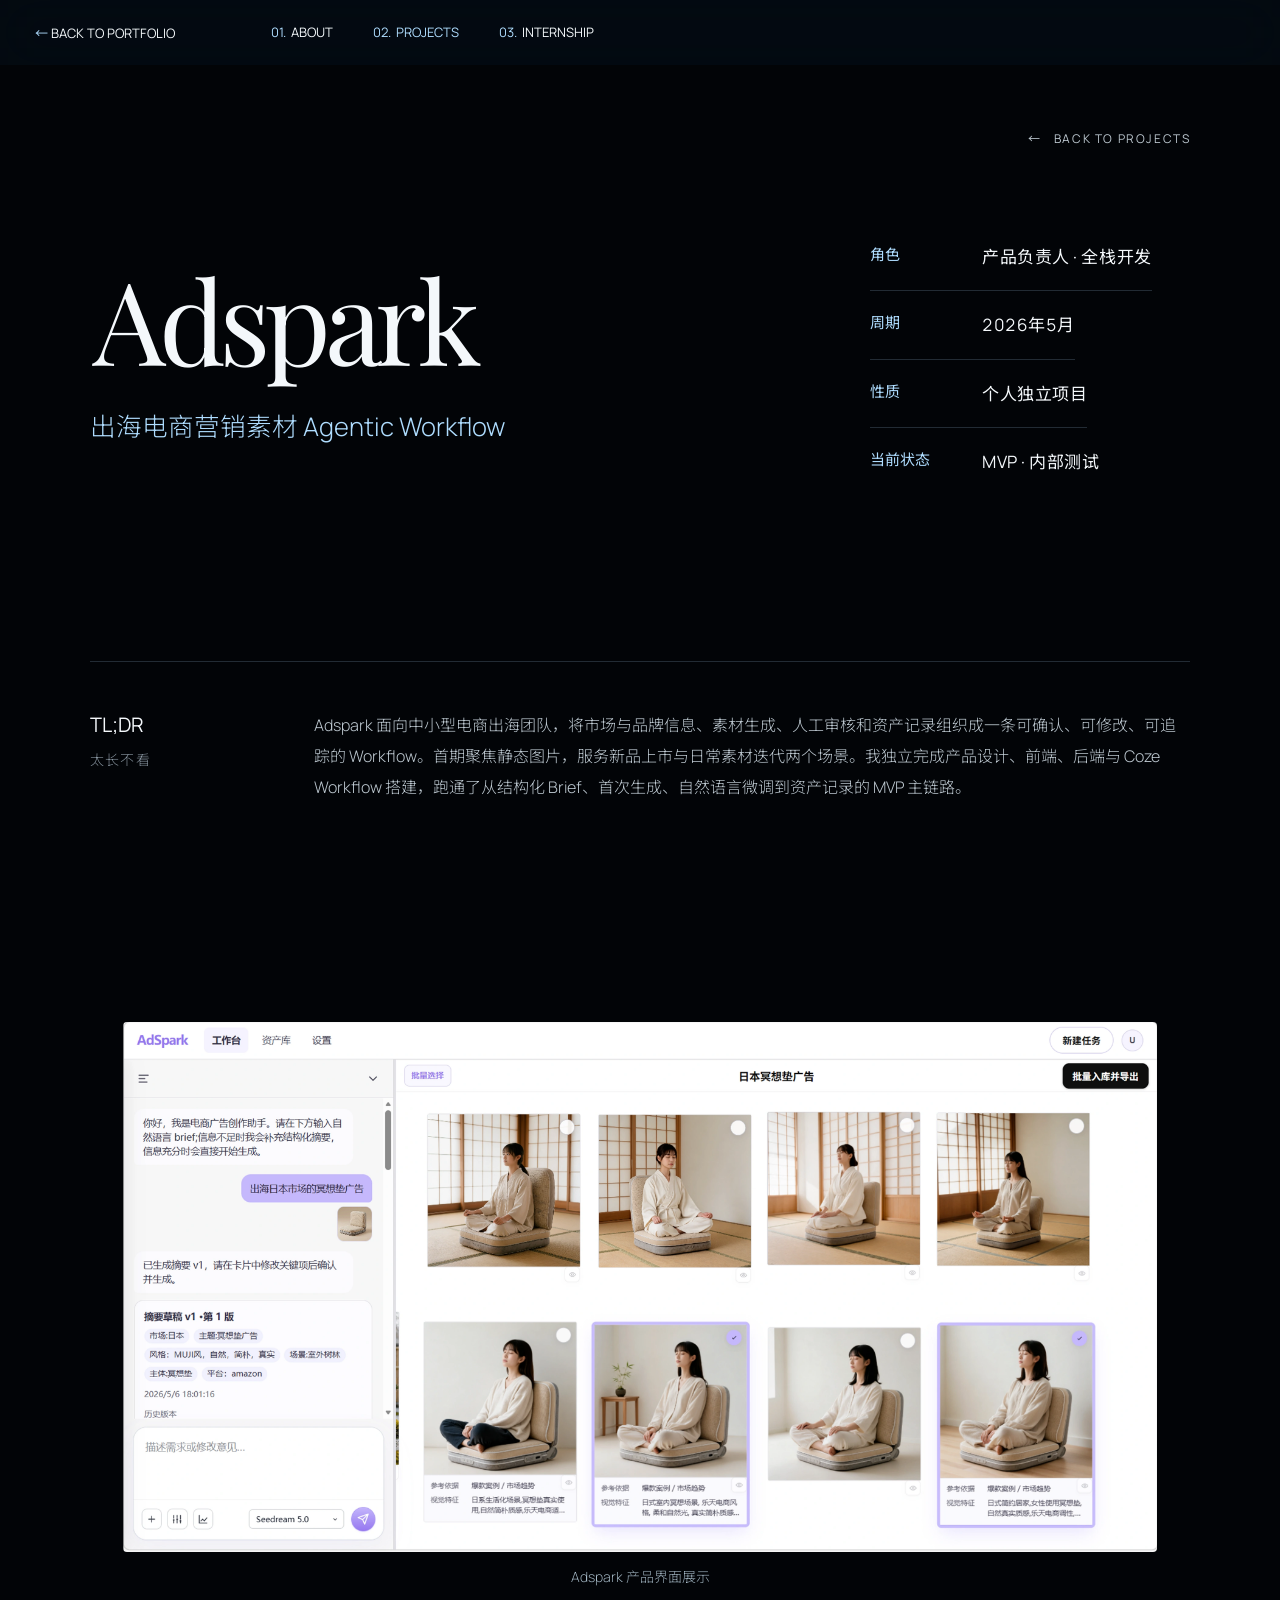
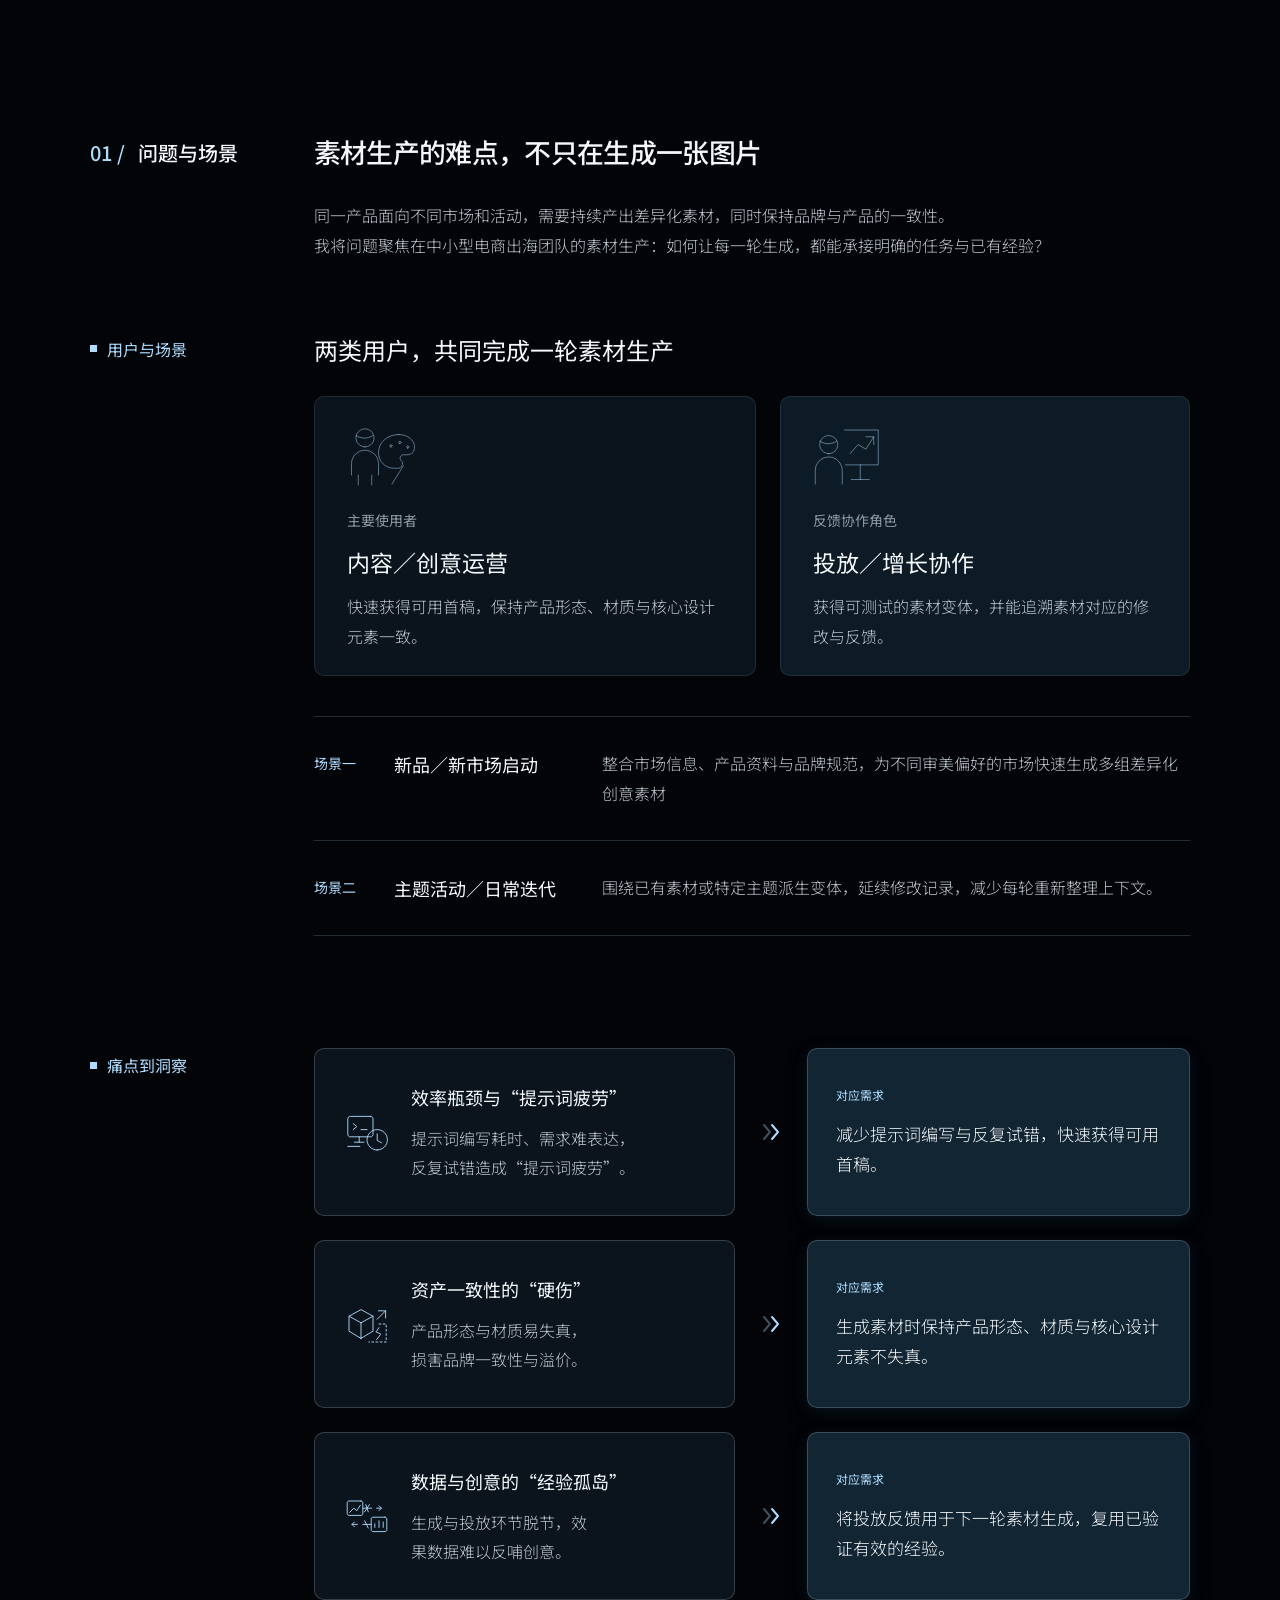
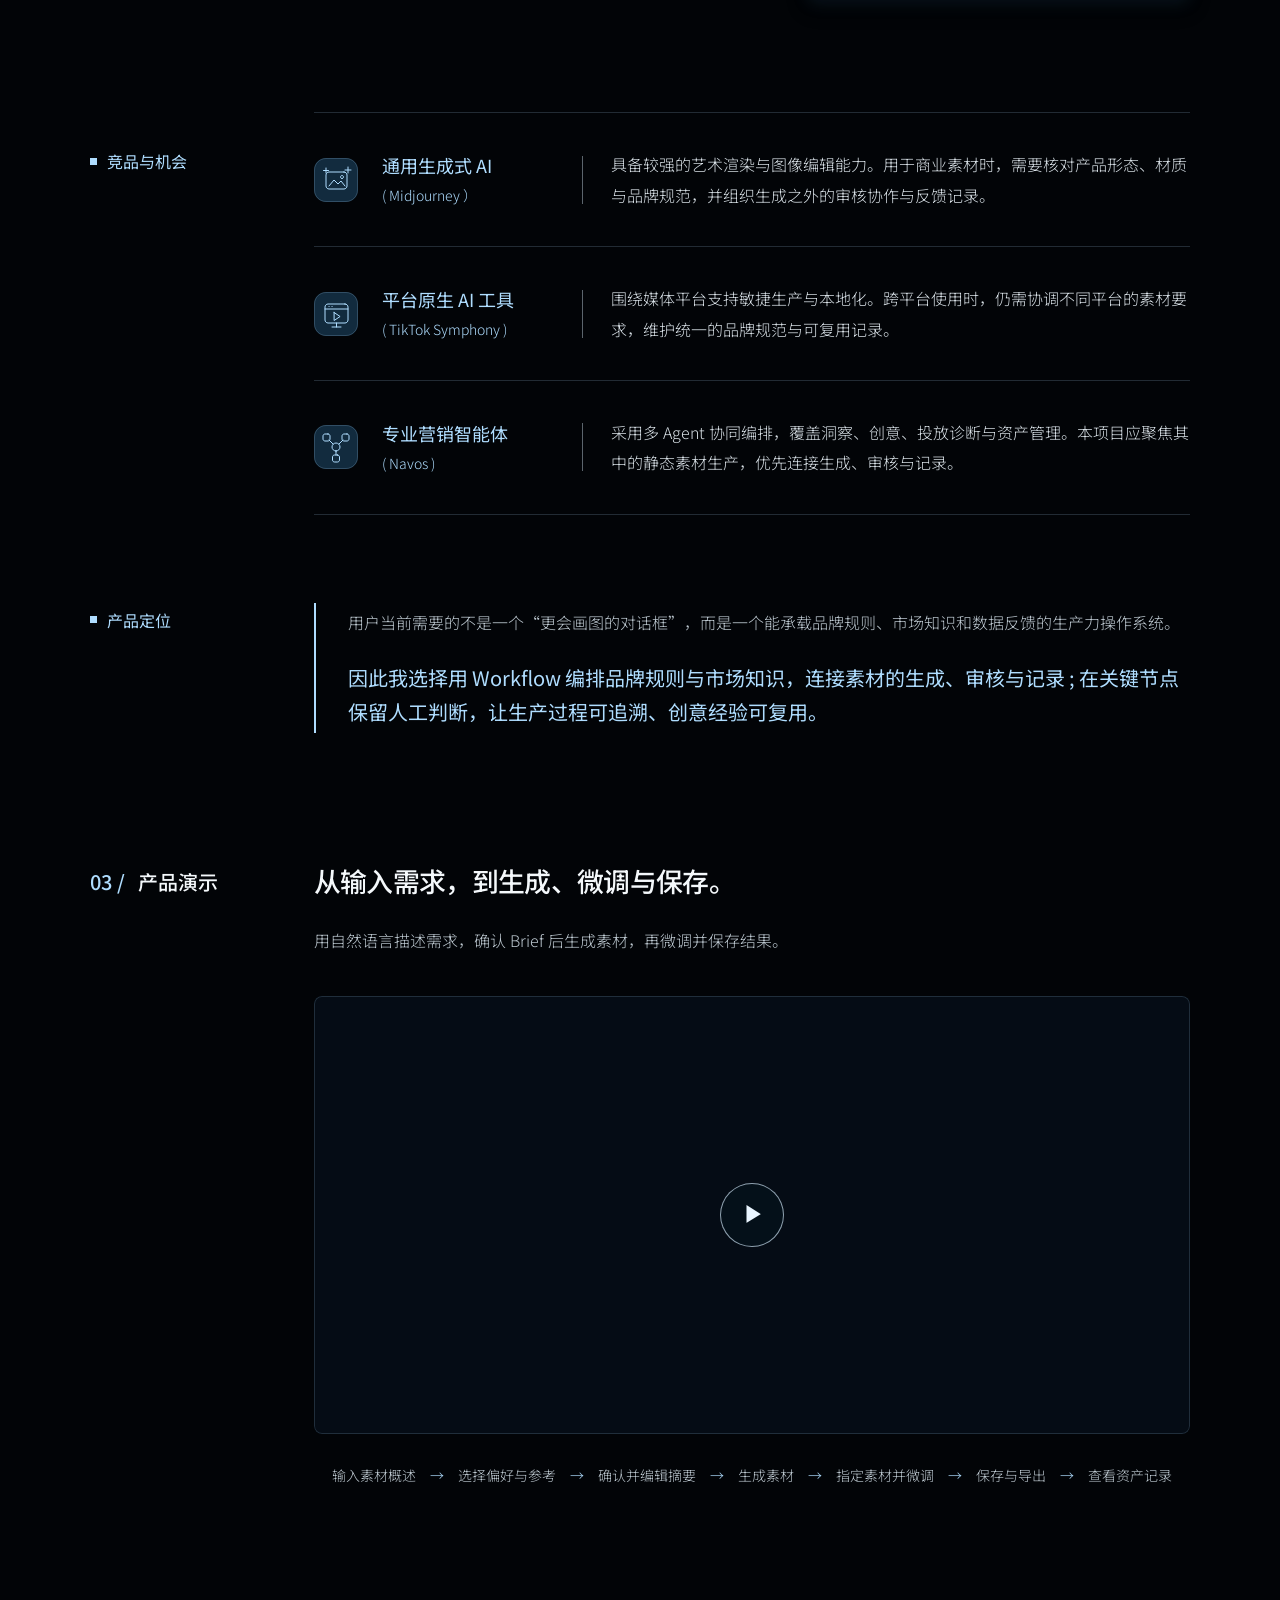
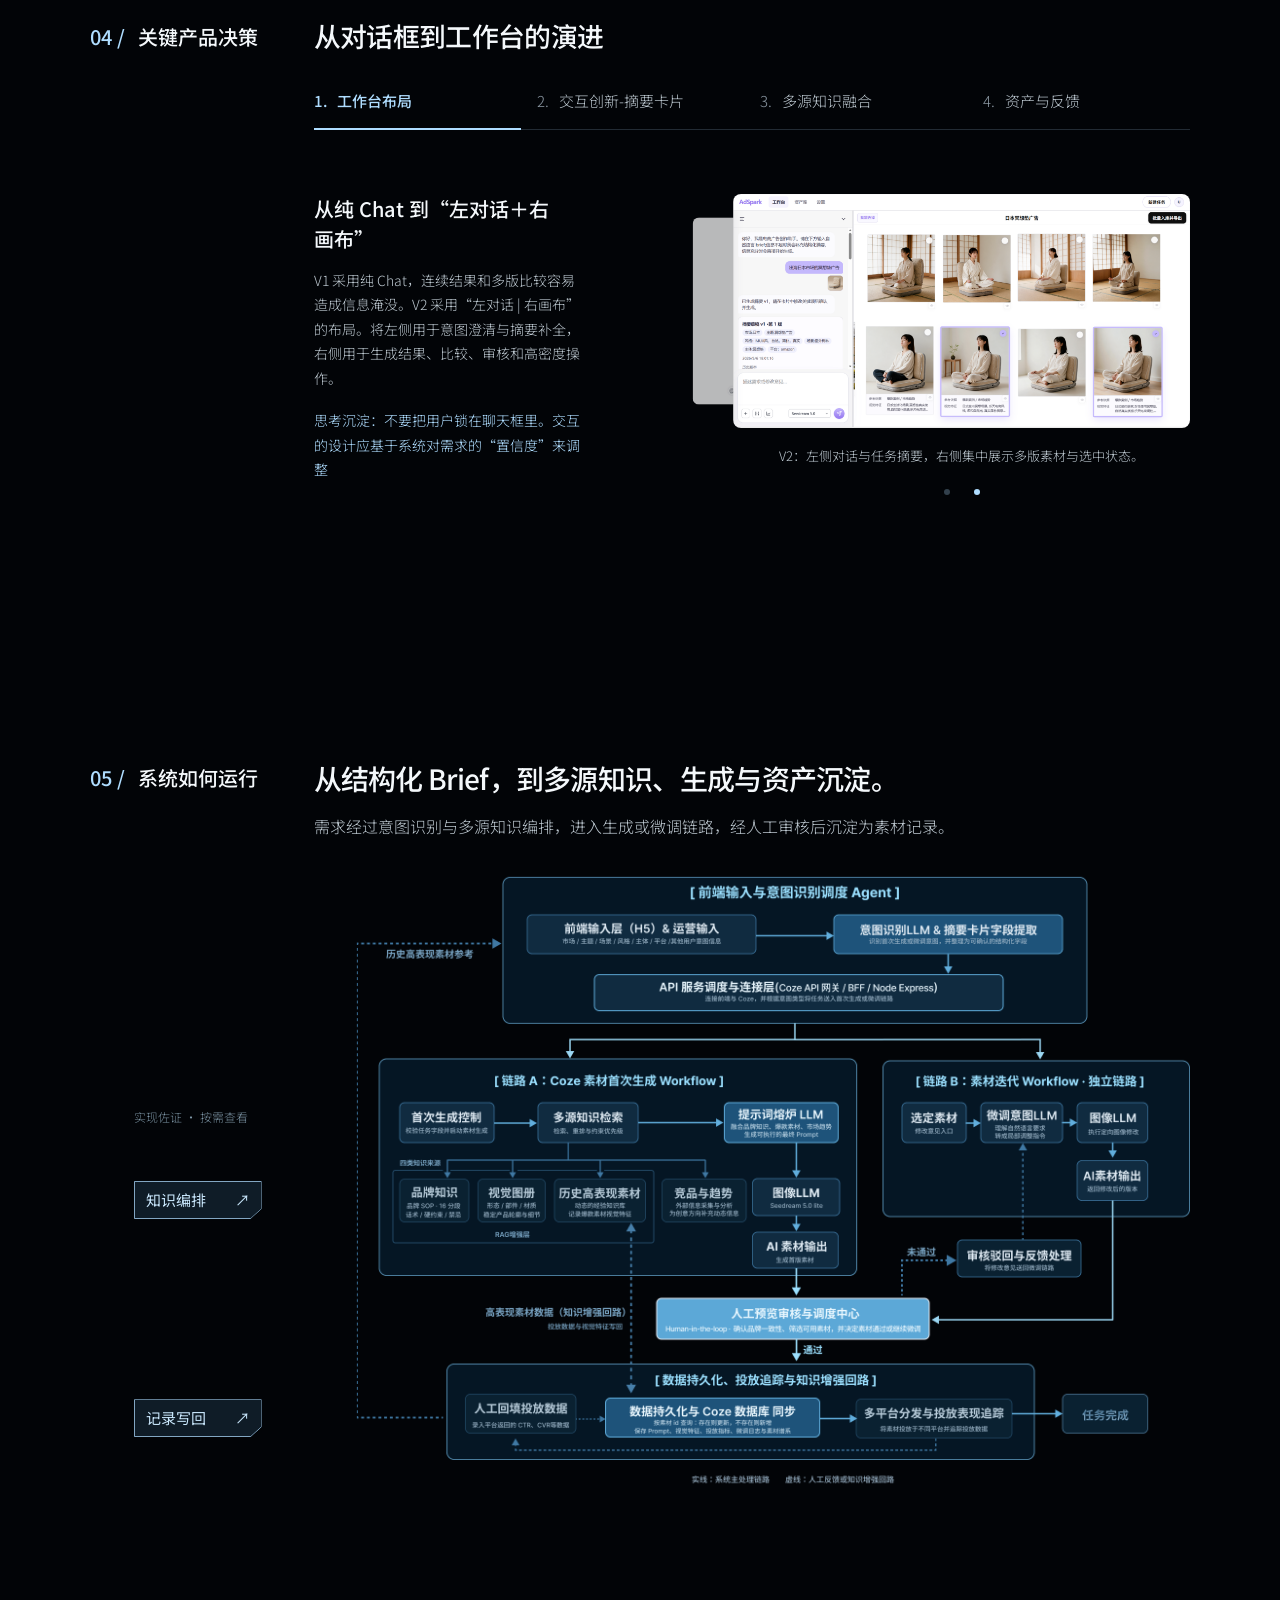
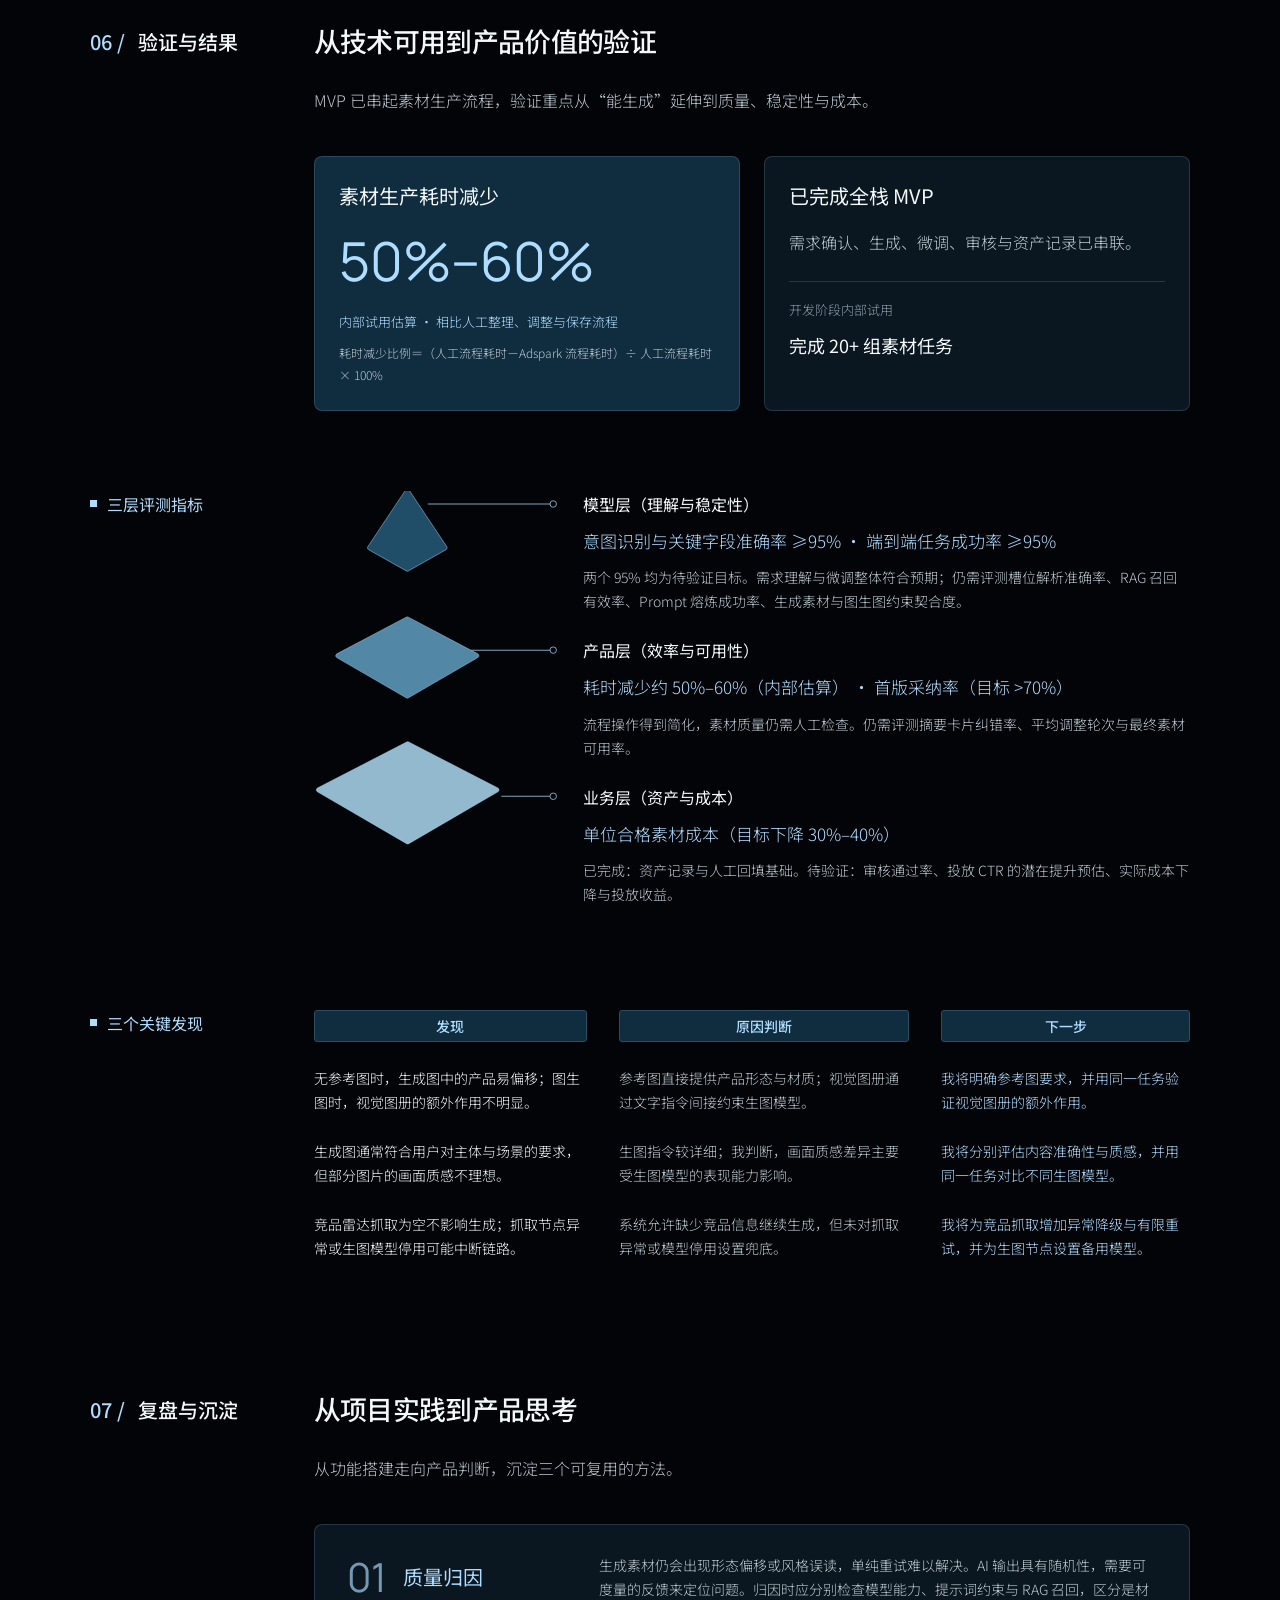
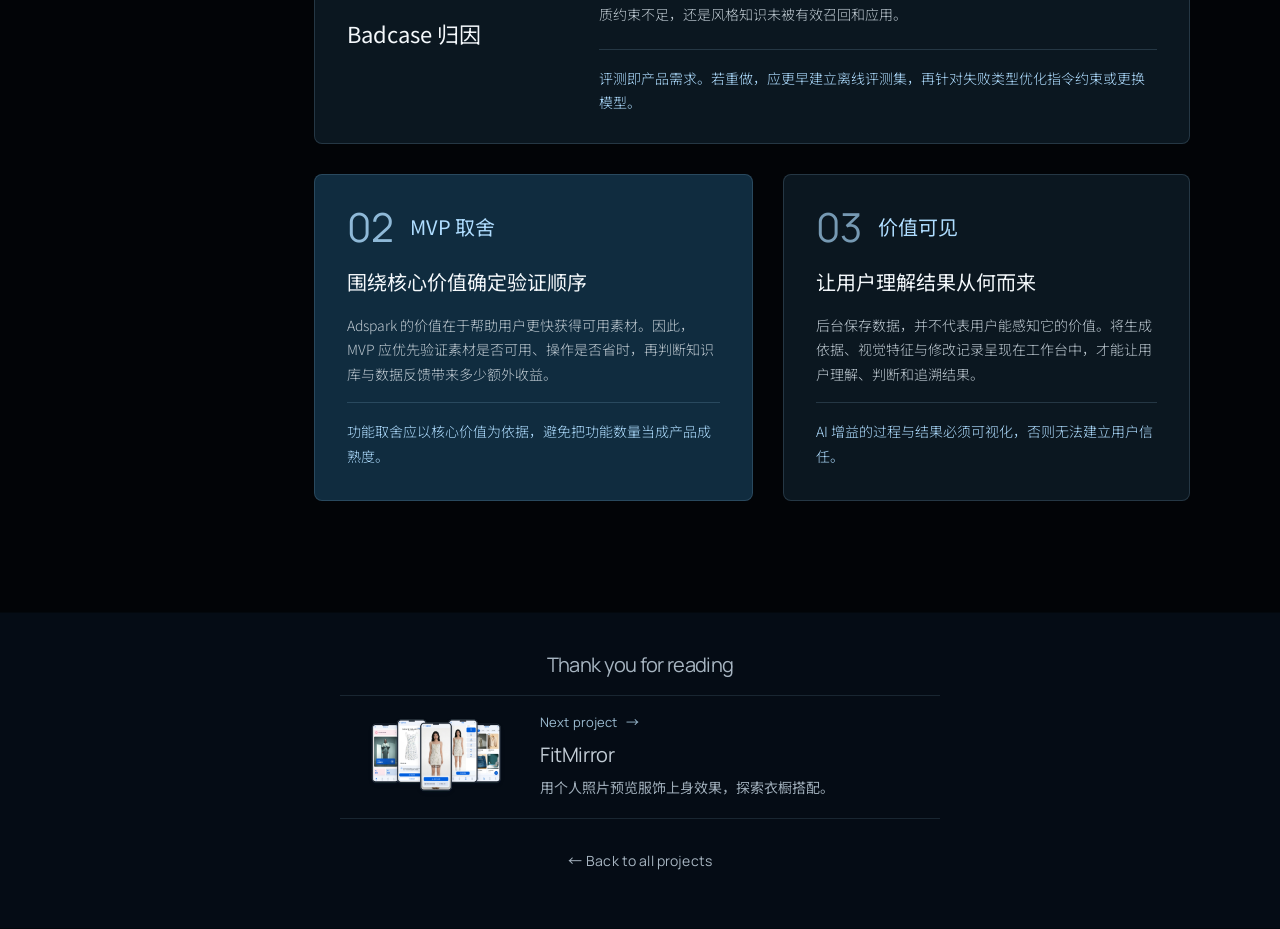
==== commit 88d3ba37: "Fix Adspark reflection wording" ====
--- a/adspark.html
+++ b/adspark.html
@@ -294,7 +294,7 @@
                   <h3 id="reflection-value-title">让用户理解结果从何而来</h3>
                 </header>
                 <p class="reflection-body">后台保存数据，并不代表用户能感知它的价值。将生成依据、视觉特征与修改记录呈现在工作台中，才能让用户理解、判断和追溯结果。</p>
-                <p class="reflection-takeaway">AI 的增益的过程与结果必须可视化，否则无法建立用户信任。</p>
+                <p class="reflection-takeaway">AI 增益的过程与结果必须可视化，否则无法建立用户信任。</p>
               </article>
             </div>
           </div>
